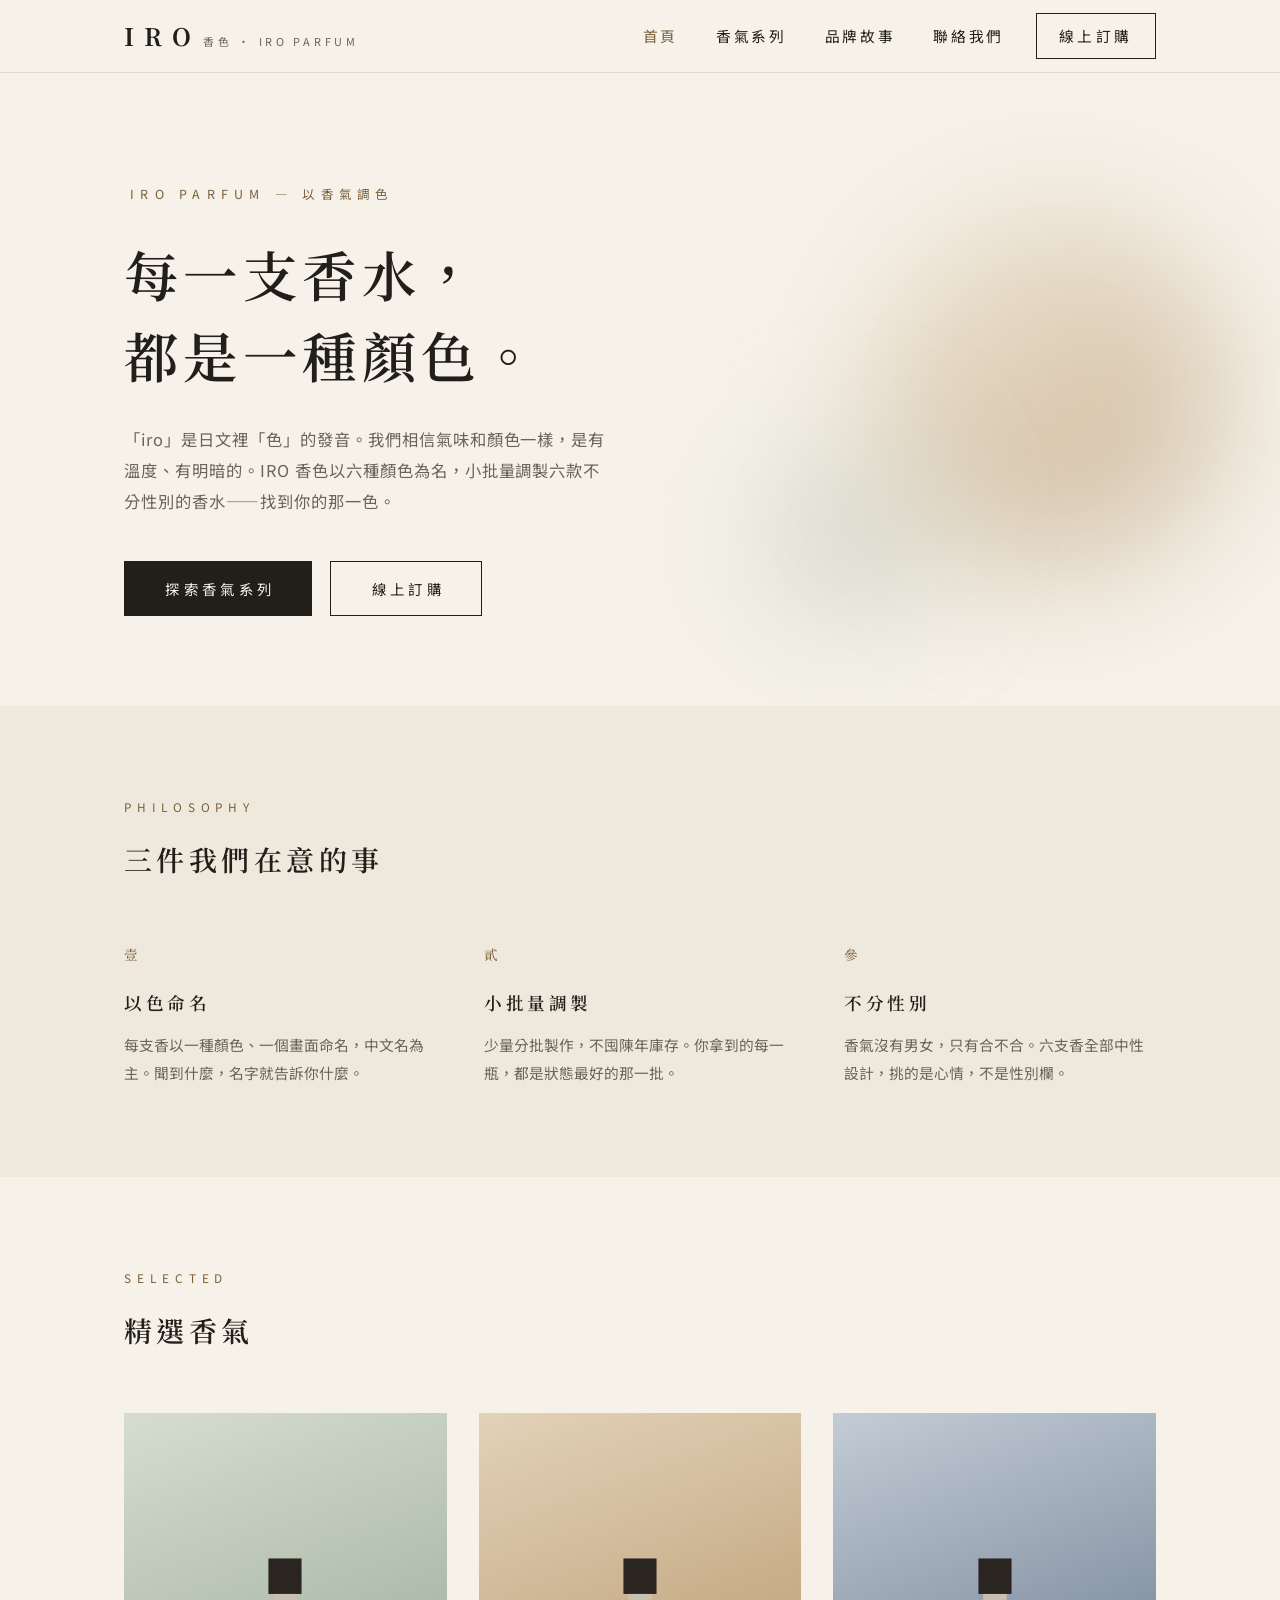
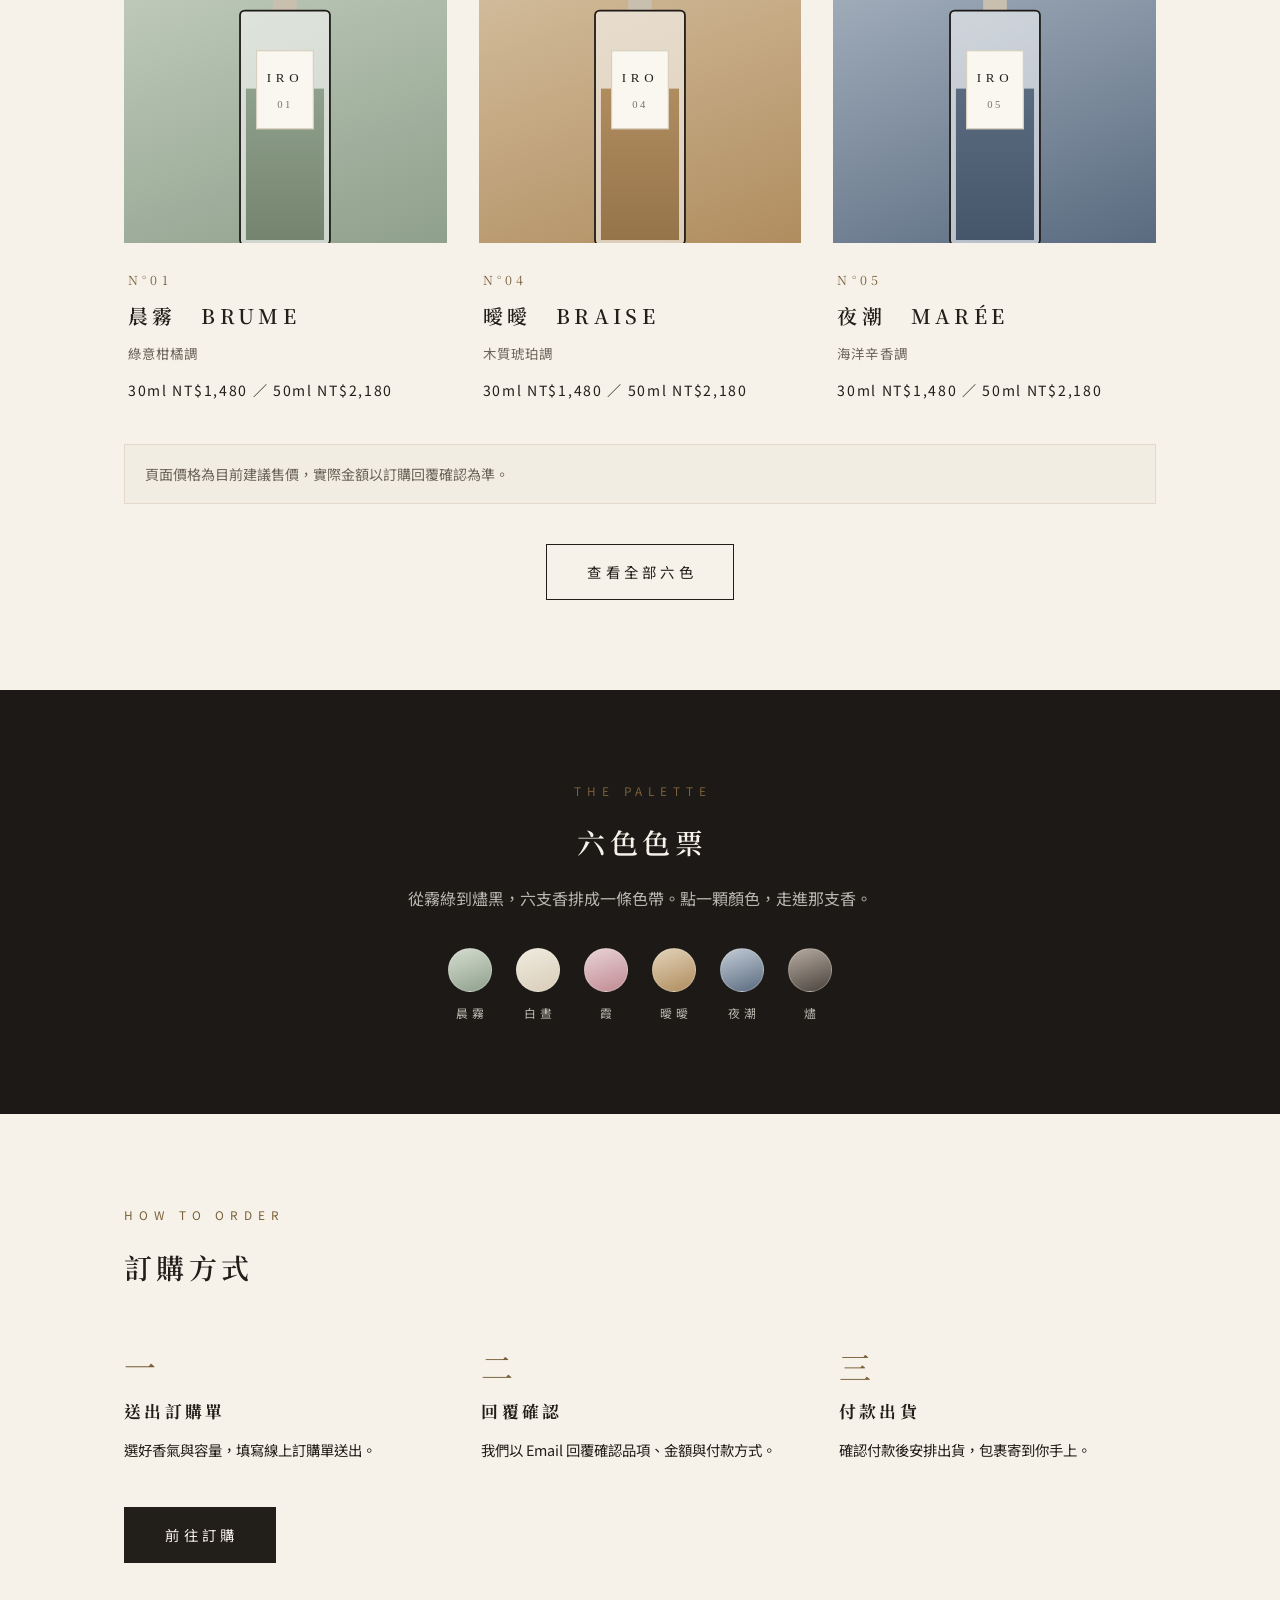
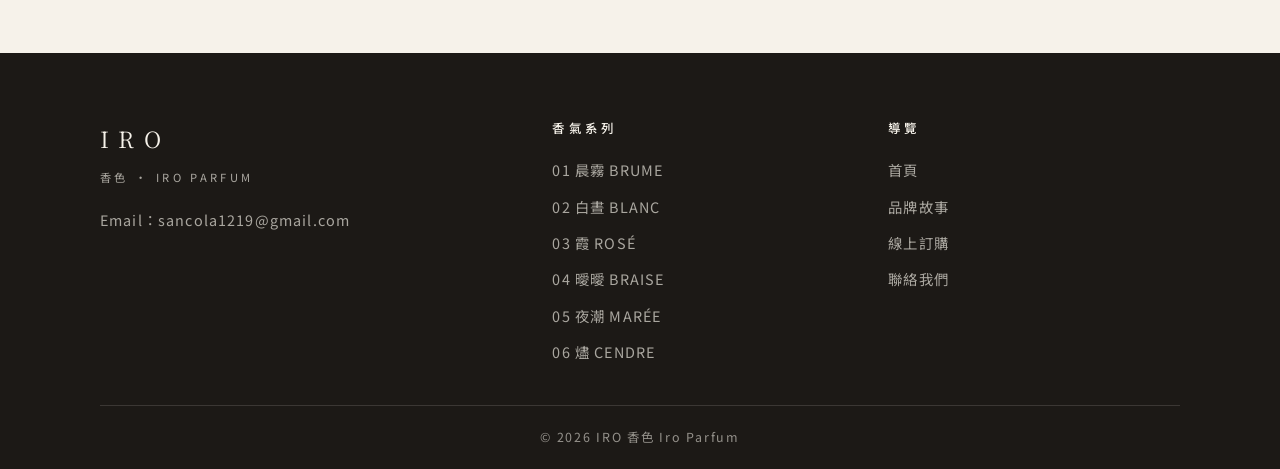
==== index.html @ 56dd3093 "IRO 香色官網初版：六色香水系列、線上訂購與聯絡表單 Co-Authored-By: Claude Fable 5 <noreply@anthropic.com>" ====
<!DOCTYPE html>
<html lang="zh-Hant">
<head>
<meta charset="UTF-8">
<meta name="viewport" content="width=device-width, initial-scale=1.0">
<title>IRO 香色 Iro Parfum｜每一支香水，都是一種顏色</title>
<meta name="description" content="IRO 香色是台灣的獨立香水品牌，以顏色為名調製六款中性香水：晨霧、白晝、霞、曖曖、夜潮、燼。線上訂購，香氣選擇障礙歡迎來訊聊聊。">
<meta property="og:site_name" content="IRO 香色 Iro Parfum">
<meta property="og:locale" content="zh_TW">
<meta property="og:type" content="website">
<meta property="og:title" content="IRO 香色 Iro Parfum｜每一支香水，都是一種顏色">
<meta property="og:description" content="IRO 香色是台灣的獨立香水品牌，以顏色為名調製六款中性香水：晨霧、白晝、霞、曖曖、夜潮、燼。線上訂購，香氣選擇障礙歡迎來訊聊聊。">
<!-- TODO: 部署後補 og:url、og:image 與 <link rel="canonical">（皆需絕對網址） -->
<link rel="icon" href="favicon.ico" sizes="32x32">
<link rel="icon" type="image/svg+xml" href="images/favicon.svg">
<link rel="apple-touch-icon" href="apple-touch-icon.png">
<link rel="preconnect" href="https://fonts.googleapis.com">
<link rel="preconnect" href="https://fonts.gstatic.com" crossorigin>
<link href="https://fonts.googleapis.com/css2?family=Noto+Sans+TC:wght@400;500&family=Noto+Serif+TC:wght@600;700&display=swap" rel="stylesheet">
<link rel="stylesheet" href="css/style.css">
</head>
<body>
<header class="site-header">
  <div class="container header-inner">
    <a class="brand" href="index.html" aria-label="IRO 香色首頁">
      <span class="brand-mark">IRO</span>
      <span class="brand-sub">香色 · Iro Parfum</span>
    </a>
    <button class="nav-toggle" aria-label="開啟選單" aria-expanded="false">
      <svg viewBox="0 0 24 24" width="20" height="20" fill="none" stroke="currentColor" stroke-width="1.5" stroke-linecap="round"><path d="M3 6h18M3 12h18M3 18h18"/></svg>
    </button>
    <nav class="main-nav">
      <a href="index.html" class="active">首頁</a>
      <a href="collection.html">香氣系列</a>
      <a href="about.html">品牌故事</a>
      <a href="contact.html">聯絡我們</a>
      <a href="order.html" class="nav-cta">線上訂購</a>
    </nav>
  </div>
</header>
<section class="hero">
  <div class="container" style="position:relative">
    <div class="orb orb-1"></div>
    <div class="orb orb-2"></div>
    <div class="hero-inner">
      <div class="eyebrow">Iro Parfum — 以香氣調色</div>
      <h1>每一支香水，<br>都是一種顏色。</h1>
      <p class="lead">「iro」是日文裡「色」的發音。我們相信氣味和顏色一樣，是有溫度、有明暗的。IRO 香色以六種顏色為名，小批量調製六款不分性別的香水——找到你的那一色。</p>
      <div class="hero-actions">
        <a class="btn btn-solid" href="collection.html">探索香氣系列</a>
        <a class="btn" href="order.html">線上訂購</a>
      </div>
    </div>
  </div>
</section>

<section class="section tint">
  <div class="container">
    <div class="section-head">
      <div class="eyebrow">Philosophy</div>
      <h2>三件我們在意的事</h2>
    </div>
    <div class="phi-grid">
      <div class="phi"><span class="num">壹</span><h3>以色命名</h3><p>每支香以一種顏色、一個畫面命名，中文名為主。聞到什麼，名字就告訴你什麼。</p></div>
      <div class="phi"><span class="num">貳</span><h3>小批量調製</h3><p>少量分批製作，不囤陳年庫存。你拿到的每一瓶，都是狀態最好的那一批。</p></div>
      <div class="phi"><span class="num">參</span><h3>不分性別</h3><p>香氣沒有男女，只有合不合。六支香全部中性設計，挑的是心情，不是性別欄。</p></div>
    </div>
  </div>
</section>

<section class="section">
  <div class="container">
    <div class="section-head">
      <div class="eyebrow">Selected</div>
      <h2>精選香氣</h2>
    </div>
    <div class="scent-grid">
      <a class="scent-card" href="product-brume.html">
        <div class="swatch" style="background:linear-gradient(160deg,#d5ddd0 0%,#8fa08c 100%)">
          <svg viewBox="0 0 120 250" role="img" aria-label="晨霧香水瓶示意"><defs><linearGradient id="lg-card-brume" x1="0" y1="0" x2="0" y2="1"><stop offset="0" stop-color="#8fa08c"/><stop offset="1" stop-color="#74846f"/></linearGradient></defs><rect x="46" y="8" width="28" height="30" fill="#2a2521"/><rect x="50" y="38" width="20" height="14" fill="#c9bfae"/><rect x="22" y="52" width="76" height="198" rx="4" fill="#ffffff" fill-opacity="0.55" stroke="#1c1916" stroke-width="1.5"/><rect x="27" y="118" width="66" height="128" fill="url(#lg-card-brume)"/><rect x="36" y="86" width="48" height="66" fill="#faf7f0" stroke="#d8cfbe"/><text x="60" y="112" text-anchor="middle" font-size="11" letter-spacing="4" fill="#221e19" font-family="Georgia,serif">IRO</text><text x="60" y="134" text-anchor="middle" font-size="9" letter-spacing="2" fill="#7a7267" font-family="Georgia,serif">01</text></svg>
        </div>
        <div class="card-info">
          <span class="no">N°01</span>
          <h3>晨霧　BRUME</h3>
          <div class="notes">綠意柑橘調</div>
          <div class="price">30ml NT$1,480 ／ 50ml NT$2,180</div>
        </div>
      </a>
      <a class="scent-card" href="product-ember.html">
        <div class="swatch" style="background:linear-gradient(160deg,#e2d2b8 0%,#b08d5f 100%)">
          <svg viewBox="0 0 120 250" role="img" aria-label="曖曖香水瓶示意"><defs><linearGradient id="lg-card-ember" x1="0" y1="0" x2="0" y2="1"><stop offset="0" stop-color="#b08d5f"/><stop offset="1" stop-color="#96744a"/></linearGradient></defs><rect x="46" y="8" width="28" height="30" fill="#2a2521"/><rect x="50" y="38" width="20" height="14" fill="#c9bfae"/><rect x="22" y="52" width="76" height="198" rx="4" fill="#ffffff" fill-opacity="0.55" stroke="#1c1916" stroke-width="1.5"/><rect x="27" y="118" width="66" height="128" fill="url(#lg-card-ember)"/><rect x="36" y="86" width="48" height="66" fill="#faf7f0" stroke="#d8cfbe"/><text x="60" y="112" text-anchor="middle" font-size="11" letter-spacing="4" fill="#221e19" font-family="Georgia,serif">IRO</text><text x="60" y="134" text-anchor="middle" font-size="9" letter-spacing="2" fill="#7a7267" font-family="Georgia,serif">04</text></svg>
        </div>
        <div class="card-info">
          <span class="no">N°04</span>
          <h3>曖曖　BRAISE</h3>
          <div class="notes">木質琥珀調</div>
          <div class="price">30ml NT$1,480 ／ 50ml NT$2,180</div>
        </div>
      </a>
      <a class="scent-card" href="product-maree.html">
        <div class="swatch" style="background:linear-gradient(160deg,#c3ccd6 0%,#5a6b80 100%)">
          <svg viewBox="0 0 120 250" role="img" aria-label="夜潮香水瓶示意"><defs><linearGradient id="lg-card-maree" x1="0" y1="0" x2="0" y2="1"><stop offset="0" stop-color="#5a6b80"/><stop offset="1" stop-color="#46566a"/></linearGradient></defs><rect x="46" y="8" width="28" height="30" fill="#2a2521"/><rect x="50" y="38" width="20" height="14" fill="#c9bfae"/><rect x="22" y="52" width="76" height="198" rx="4" fill="#ffffff" fill-opacity="0.55" stroke="#1c1916" stroke-width="1.5"/><rect x="27" y="118" width="66" height="128" fill="url(#lg-card-maree)"/><rect x="36" y="86" width="48" height="66" fill="#faf7f0" stroke="#d8cfbe"/><text x="60" y="112" text-anchor="middle" font-size="11" letter-spacing="4" fill="#221e19" font-family="Georgia,serif">IRO</text><text x="60" y="134" text-anchor="middle" font-size="9" letter-spacing="2" fill="#7a7267" font-family="Georgia,serif">05</text></svg>
        </div>
        <div class="card-info">
          <span class="no">N°05</span>
          <h3>夜潮　MARÉE</h3>
          <div class="notes">海洋辛香調</div>
          <div class="price">30ml NT$1,480 ／ 50ml NT$2,180</div>
        </div>
      </a>
    </div>
    <div class="note" style="margin-top:40px">頁面價格為目前建議售價，實際金額以訂購回覆確認為準。</div>
    <div style="text-align:center;margin-top:40px"><a class="btn" href="collection.html">查看全部六色</a></div>
  </div>
</section>

<section class="section dark">
  <div class="container" style="text-align:center">
    <div class="section-head center" style="margin-bottom:34px">
      <div class="eyebrow">The Palette</div>
      <h2>六色色票</h2>
      <p>從霧綠到燼黑，六支香排成一條色帶。點一顆顏色，走進那支香。</p>
    </div>
    <div><a class="palette-dot" href="product-brume.html" aria-label="N°01 晨霧 BRUME 產品頁"><span class="dot" style="background:linear-gradient(160deg,#d5ddd0,#8fa08c)"></span><span class="dot-name">晨霧</span></a><a class="palette-dot" href="product-blanc.html" aria-label="N°02 白晝 BLANC 產品頁"><span class="dot" style="background:linear-gradient(160deg,#f0ebdf,#d8cdb8)"></span><span class="dot-name">白晝</span></a><a class="palette-dot" href="product-rosee.html" aria-label="N°03 霞 ROSÉ 產品頁"><span class="dot" style="background:linear-gradient(160deg,#e8d3d6,#c08a92)"></span><span class="dot-name">霞</span></a><a class="palette-dot" href="product-ember.html" aria-label="N°04 曖曖 BRAISE 產品頁"><span class="dot" style="background:linear-gradient(160deg,#e2d2b8,#b08d5f)"></span><span class="dot-name">曖曖</span></a><a class="palette-dot" href="product-maree.html" aria-label="N°05 夜潮 MARÉE 產品頁"><span class="dot" style="background:linear-gradient(160deg,#c3ccd6,#5a6b80)"></span><span class="dot-name">夜潮</span></a><a class="palette-dot" href="product-cendre.html" aria-label="N°06 燼 CENDRE 產品頁"><span class="dot" style="background:linear-gradient(160deg,#b7aca2,#4a423c)"></span><span class="dot-name">燼</span></a></div>
  </div>
</section>

<section class="section">
  <div class="container">
    <div class="section-head">
      <div class="eyebrow">How to Order</div>
      <h2>訂購方式</h2>
    </div>
    <div class="order-steps">
      <div class="step"><div class="num">一</div><h3>送出訂購單</h3><p>選好香氣與容量，填寫線上訂購單送出。</p></div>
      <div class="step"><div class="num">二</div><h3>回覆確認</h3><p>我們以 Email 回覆確認品項、金額與付款方式。</p></div>
      <div class="step"><div class="num">三</div><h3>付款出貨</h3><p>確認付款後安排出貨，包裹寄到你手上。</p></div>
    </div>
    <div style="margin-top:44px"><a class="btn btn-solid" href="order.html">前往訂購</a></div>
  </div>
</section>

<footer class="site-footer">
  <div class="container footer-inner">
    <div>
      <div class="f-brand">IRO</div>
      <div class="f-sub">香色 · Iro Parfum</div>
      <ul style="margin-top:18px">
        <li>Email：<a href="mailto:sancola1219@gmail.com">sancola1219@gmail.com</a></li>
      </ul>
    </div>
    <div>
      <h3>香氣系列</h3>
      <ul>
        <li><a href="product-brume.html">01 晨霧 BRUME</a></li>
        <li><a href="product-blanc.html">02 白晝 BLANC</a></li>
        <li><a href="product-rosee.html">03 霞 ROSÉ</a></li>
        <li><a href="product-ember.html">04 曖曖 BRAISE</a></li>
        <li><a href="product-maree.html">05 夜潮 MARÉE</a></li>
        <li><a href="product-cendre.html">06 燼 CENDRE</a></li>
      </ul>
    </div>
    <div>
      <h3>導覽</h3>
      <ul>
        <li><a href="index.html">首頁</a></li>
        <li><a href="about.html">品牌故事</a></li>
        <li><a href="order.html">線上訂購</a></li>
        <li><a href="contact.html">聯絡我們</a></li>
      </ul>
    </div>
  </div>
  <div class="footer-bottom container">© <span class="js-year">2026</span> IRO 香色 Iro Parfum</div>
</footer>

<script src="js/main.js"></script>
</body>
</html>
---- css/style.css ----
/* ============================================
   IRO 香色 Iro Parfum — 網站樣式
   ============================================ */
:root {
  --paper: #f6f2ea;
  --paper-deep: #efe9dd;
  --ink: #221e19;
  --muted: #6b6358;
  --gold: #a8895a;
  --gold-dark: #7a6039;
  --line: #e2d9ca;
  --dark: #1c1916;
  --dark-soft: #2a2521;
  --radius: 2px;
  --serif: Georgia, "Noto Serif TC", "Songti TC", serif;
  --sans: "Noto Sans TC", "PingFang TC", "Microsoft JhengHei", system-ui, sans-serif;
}

* { margin: 0; padding: 0; box-sizing: border-box; }

html { scroll-behavior: smooth; }
[id] { scroll-margin-top: 90px; }

body {
  font-family: var(--sans);
  color: var(--ink);
  background: var(--paper);
  line-height: 1.9;
  font-weight: 400;
  -webkit-font-smoothing: antialiased;
}

img { max-width: 100%; display: block; }
a { color: var(--ink); text-decoration: none; transition: color 0.2s; }
a:hover { color: var(--gold-dark); }

.container { max-width: 1080px; margin: 0 auto; padding: 0 24px; }
.serif { font-family: var(--serif); }

/* ---------- Header ---------- */
.site-header {
  position: sticky;
  top: 0;
  z-index: 100;
  background: rgba(246, 242, 234, 0.92);
  -webkit-backdrop-filter: blur(8px);
  backdrop-filter: blur(8px);
  border-bottom: 1px solid var(--line);
}
.header-inner {
  display: flex;
  align-items: center;
  justify-content: space-between;
  height: 72px;
  gap: 16px;
}
.brand { display: flex; align-items: baseline; gap: 12px; }
.brand .brand-mark {
  font-family: var(--serif);
  font-size: 1.5rem;
  font-weight: 700;
  letter-spacing: 0.42em;
  margin-right: -0.42em;
}
.brand .brand-sub {
  font-size: 0.68rem;
  letter-spacing: 0.34em;
  color: var(--muted);
  text-transform: uppercase;
}
.main-nav { display: flex; align-items: center; gap: 6px; }
.main-nav a {
  padding: 8px 16px;
  font-size: 0.92rem;
  letter-spacing: 0.18em;
}
.main-nav a.active { color: var(--gold-dark); }
.main-nav a.nav-cta {
  border: 1px solid var(--ink);
  padding: 8px 22px;
  margin-left: 10px;
  letter-spacing: 0.24em;
}
.main-nav a.nav-cta:hover { background: var(--ink); color: var(--paper); }

.nav-toggle {
  display: none;
  background: none;
  border: 1px solid var(--line);
  min-width: 44px;
  min-height: 44px;
  align-items: center;
  justify-content: center;
  cursor: pointer;
  color: var(--ink);
}

/* ---------- Hero ---------- */
.hero {
  padding: 110px 0 90px;
  position: relative;
  overflow: hidden;
}
.hero-inner { position: relative; z-index: 1; max-width: 720px; }
.hero .eyebrow {
  letter-spacing: 0.5em;
  font-size: 0.78rem;
  color: var(--gold-dark);
  text-transform: uppercase;
  margin-bottom: 26px;
}
.hero h1 {
  font-family: var(--serif);
  font-size: clamp(2rem, 5.4vw, 3.4rem);
  font-weight: 600;
  line-height: 1.5;
  letter-spacing: 0.1em;
}
.hero p.lead {
  margin-top: 28px;
  font-size: 1.02rem;
  color: var(--muted);
  max-width: 30em;
  letter-spacing: 0.06em;
}
.hero-actions { margin-top: 44px; display: flex; gap: 18px; flex-wrap: wrap; }

.orb {
  position: absolute;
  border-radius: 50%;
  filter: blur(70px);
  opacity: 0.5;
}
.orb-1 {
  width: 340px; height: 340px;
  right: -40px; top: 40px;
  background: radial-gradient(circle at 35% 30%, #dcc9a8, #b08d5f 60%, #7d5f3a);
}
.orb-2 {
  width: 150px; height: 150px;
  right: 260px; bottom: 10px;
  background: radial-gradient(circle at 40% 30%, #cfd8cb, #8fa08c 60%, #5c7060);
}

/* ---------- Buttons ---------- */
.btn {
  display: inline-block;
  padding: 13px 36px;
  font-size: 0.9rem;
  letter-spacing: 0.3em;
  text-indent: 0.3em;
  border: 1px solid var(--ink);
  transition: all 0.25s;
  cursor: pointer;
  font-family: var(--sans);
  background: none;
  color: var(--ink);
}
.btn:hover { background: var(--ink); color: var(--paper); }
.btn-solid { background: var(--ink); color: var(--paper); }
.btn-solid:hover { background: var(--dark-soft); color: var(--paper); }
.btn-light { border-color: var(--paper); color: var(--paper); }
.btn-light:hover { background: var(--paper); color: var(--ink); }

/* ---------- Sections ---------- */
.section { padding: 90px 0; }
.section.tint { background: var(--paper-deep); }
.section.dark { background: var(--dark); color: var(--paper); }
.section.dark .section-head h2 { color: var(--paper); }
.section.dark p { color: rgba(246, 242, 234, 0.72); }

.section-head { margin-bottom: 56px; }
.section-head .eyebrow {
  letter-spacing: 0.5em;
  font-size: 0.74rem;
  color: var(--gold-dark);
  text-transform: uppercase;
  margin-bottom: 14px;
}
.section-head h2 {
  font-family: var(--serif);
  font-size: 1.75rem;
  font-weight: 600;
  letter-spacing: 0.16em;
}
.section-head p { color: var(--muted); margin-top: 14px; max-width: 38em; }
.section-head.center { text-align: center; }
.section-head.center p { margin-inline: auto; }
.section-head.center h2 { text-indent: 0.16em; }
.section-head.center .eyebrow, .hero .eyebrow { text-indent: 0.5em; }

/* ---------- Palette dots ---------- */
.palette-dot {
  display: inline-flex;
  flex-direction: column;
  align-items: center;
  gap: 10px;
  margin: 0 12px;
}
.palette-dot .dot {
  width: 44px;
  height: 44px;
  border-radius: 50%;
  border: 1px solid rgba(246, 242, 234, 0.25);
  transition: transform 0.25s ease;
}
.palette-dot:hover .dot { transform: scale(1.12); }
.palette-dot .dot-name {
  font-size: 0.74rem;
  letter-spacing: 0.3em;
  text-indent: 0.3em;
  color: rgba(246, 242, 234, 0.72);
}

/* ---------- Philosophy ---------- */
.phi-grid { display: grid; grid-template-columns: repeat(3, 1fr); gap: 48px; }
.phi h3 {
  font-family: var(--serif);
  font-size: 1.1rem;
  font-weight: 600;
  letter-spacing: 0.2em;
  margin-bottom: 12px;
}
.phi .num {
  font-family: var(--serif);
  color: var(--gold-dark);
  font-size: 0.85rem;
  letter-spacing: 0.3em;
  display: block;
  margin-bottom: 18px;
}
.phi p { color: var(--muted); font-size: 0.92rem; }

/* ---------- Scent cards ---------- */
.scent-grid { display: grid; grid-template-columns: repeat(3, 1fr); gap: 32px; }
.scent-card { display: block; }
.scent-card .swatch {
  aspect-ratio: 3 / 4;
  display: flex;
  align-items: flex-end;
  justify-content: center;
  padding-bottom: 0;
  position: relative;
  overflow: hidden;
  transition: transform 0.3s ease;
}
.scent-card:hover .swatch { transform: translateY(-6px); }
.scent-card .swatch svg { width: 44%; height: auto; position: relative; z-index: 1; margin-bottom: -2px; }
.scent-card .card-info { padding: 20px 4px 0; }
.scent-card .card-info .no {
  font-family: var(--serif);
  font-size: 0.78rem;
  letter-spacing: 0.34em;
  color: var(--gold-dark);
}
.scent-card h3 {
  font-family: var(--serif);
  font-size: 1.25rem;
  font-weight: 600;
  letter-spacing: 0.22em;
  margin-top: 4px;
}
.scent-card .notes {
  font-size: 0.84rem;
  color: var(--muted);
  margin-top: 6px;
  letter-spacing: 0.08em;
}
.scent-card .price {
  font-size: 0.88rem;
  margin-top: 10px;
  letter-spacing: 0.12em;
}

/* ---------- Product detail ---------- */
.product-hero { display: grid; grid-template-columns: 1fr 1fr; min-height: 560px; }
.product-visual {
  display: flex;
  align-items: flex-end;
  justify-content: center;
  overflow: hidden;
}
.product-visual svg { width: 38%; height: auto; margin-bottom: -2px; }
.product-copy { padding: 80px 8% 80px 10%; align-self: center; }
.product-copy .no {
  font-family: var(--serif);
  letter-spacing: 0.4em;
  color: var(--gold-dark);
  font-size: 0.85rem;
}
.product-copy h1 {
  font-family: var(--serif);
  font-size: 2.2rem;
  font-weight: 600;
  letter-spacing: 0.24em;
  margin-top: 10px;
}
.product-copy .en-name {
  letter-spacing: 0.3em;
  color: var(--muted);
  font-size: 0.85rem;
  text-transform: uppercase;
  margin-top: 6px;
}
.product-copy .desc { margin-top: 26px; color: var(--muted); max-width: 30em; }
.product-copy .price-line { margin-top: 26px; font-size: 1.02rem; letter-spacing: 0.14em; }
.product-copy .price-note { font-size: 0.78rem; color: var(--muted); margin-top: 4px; }
.product-copy .actions { margin-top: 34px; display: flex; gap: 14px; flex-wrap: wrap; }

.notes-pyramid { max-width: 640px; margin: 0 auto; }
.note-row {
  display: grid;
  grid-template-columns: 130px 1fr;
  gap: 24px;
  padding: 26px 0;
  border-bottom: 1px solid var(--line);
}
.note-row .label {
  font-family: var(--serif);
  letter-spacing: 0.24em;
  font-size: 0.95rem;
}
.note-row .label span {
  display: block;
  font-family: var(--sans);
  font-size: 0.7rem;
  letter-spacing: 0.28em;
  color: var(--gold-dark);
  text-transform: uppercase;
  margin-top: 4px;
}
.note-row .value { color: var(--muted); letter-spacing: 0.1em; }

/* ---------- Story ---------- */
.story-grid { display: grid; grid-template-columns: 1.1fr 0.9fr; gap: 64px; align-items: center; }
.story-art {
  aspect-ratio: 4 / 5;
  background:
    radial-gradient(circle at 30% 25%, rgba(220, 201, 168, 0.9), transparent 55%),
    radial-gradient(circle at 72% 40%, rgba(143, 160, 140, 0.75), transparent 50%),
    radial-gradient(circle at 45% 78%, rgba(169, 124, 133, 0.7), transparent 55%),
    linear-gradient(160deg, #efe9dd, #d9cfbc);
}

/* ---------- Steps ---------- */
.order-steps { display: grid; grid-template-columns: repeat(3, 1fr); gap: 40px; }
.order-steps .step .num {
  font-family: var(--serif);
  font-size: 2rem;
  color: var(--gold-dark);
  line-height: 1;
  margin-bottom: 14px;
}
.order-steps .step h3 {
  font-family: var(--serif);
  font-size: 1.05rem;
  letter-spacing: 0.2em;
  margin-bottom: 8px;
}
.order-steps .step p { font-size: 0.9rem; }

/* ---------- Forms ---------- */
.form-wrap {
  max-width: 720px;
  margin: 0 auto;
  background: #fdfbf7;
  border: 1px solid var(--line);
  padding: 48px;
}
.form-grid { display: grid; grid-template-columns: 1fr 1fr; gap: 22px; }
.form-field { display: flex; flex-direction: column; gap: 8px; }
.form-field.full { grid-column: 1 / -1; }
.form-field label, .form-field > span { font-size: 0.85rem; letter-spacing: 0.2em; }
.form-field .req { color: #b0503c; }
.form-field input, .form-field select, .form-field textarea {
  border: 1px solid var(--line);
  background: #fff;
  padding: 12px 14px;
  font-size: 0.95rem;
  font-family: var(--sans);
  color: var(--ink);
}
.form-field input:focus, .form-field select:focus, .form-field textarea:focus {
  outline: 1px solid var(--gold);
  border-color: var(--gold);
}
.form-hint { font-size: 0.8rem; color: var(--muted); letter-spacing: 0.06em; }

.order-item {
  display: grid;
  grid-template-columns: 1.4fr 1fr 0.6fr auto;
  gap: 14px;
  align-items: end;
  padding: 16px;
  border: 1px solid var(--line);
  background: #fff;
}
.order-item + .order-item { margin-top: 12px; }
.order-item .remove-item {
  border: 1px solid var(--line);
  background: none;
  color: var(--muted);
  min-width: 44px;
  min-height: 44px;
  cursor: pointer;
  font-size: 1rem;
}
.order-item .remove-item:hover { color: #b0503c; border-color: #d8b3a8; }
.add-item-btn {
  margin-top: 14px;
  border: 1px dashed var(--gold-dark);
  background: none;
  color: var(--gold-dark);
  padding: 11px 22px;
  letter-spacing: 0.2em;
  font-size: 0.88rem;
  cursor: pointer;
  font-family: var(--sans);
}
.add-item-btn:hover { background: rgba(168, 137, 90, 0.08); }

.form-fallback {
  display: none;
  margin-top: 18px;
  background: #f2ede2;
  border: 1px solid var(--line);
  padding: 18px 20px;
  font-size: 0.88rem;
}
.form-fallback.show { display: block; }
.form-fallback textarea {
  width: 100%;
  margin-top: 10px;
  border: 1px solid var(--line);
  padding: 10px 12px;
  font-family: var(--sans);
  font-size: 0.85rem;
  background: #fff;
}

.note {
  background: #f2ede2;
  border: 1px solid var(--line);
  padding: 16px 20px;
  font-size: 0.88rem;
  color: var(--muted);
}

/* ---------- Contact ---------- */
.contact-grid { display: grid; grid-template-columns: 1fr 1.2fr; gap: 56px; align-items: start; }
.contact-list { display: grid; gap: 26px; }
.contact-list .item .label {
  font-size: 0.72rem;
  letter-spacing: 0.34em;
  color: var(--gold-dark);
  text-transform: uppercase;
}
.contact-list .item .value {
  font-family: var(--serif);
  font-size: 1.05rem;
  letter-spacing: 0.1em;
  margin-top: 6px;
}

/* ---------- Footer ---------- */
.site-footer {
  background: var(--dark);
  color: rgba(246, 242, 234, 0.65);
}
.footer-inner {
  padding: 64px 0 30px;
  display: grid;
  grid-template-columns: 1.4fr 1fr 1fr;
  gap: 44px;
}
.site-footer .f-brand {
  font-family: var(--serif);
  font-size: 1.4rem;
  letter-spacing: 0.42em;
  color: var(--paper);
}
.site-footer .f-sub {
  font-size: 0.7rem;
  letter-spacing: 0.3em;
  text-transform: uppercase;
  margin-top: 8px;
}
.site-footer h3 {
  font-size: 0.78rem;
  letter-spacing: 0.34em;
  color: var(--paper);
  text-transform: uppercase;
  margin-bottom: 16px;
  font-weight: 500;
}
.site-footer ul { list-style: none; }
.site-footer li { margin: 9px 0; font-size: 0.9rem; letter-spacing: 0.08em; }
.site-footer a { color: rgba(246, 242, 234, 0.65); }
.site-footer a:hover { color: var(--paper); }
.footer-bottom {
  border-top: 1px solid rgba(246, 242, 234, 0.14);
  padding: 20px 0;
  font-size: 0.78rem;
  letter-spacing: 0.14em;
  text-align: center;
  color: rgba(246, 242, 234, 0.55);
}

/* ---------- Page hero (inner) ---------- */
.page-hero { padding: 72px 0 56px; border-bottom: 1px solid var(--line); }
.page-hero h1 {
  font-family: var(--serif);
  font-size: 2rem;
  font-weight: 600;
  letter-spacing: 0.24em;
}
.page-hero .breadcrumb {
  margin-top: 12px;
  font-size: 0.8rem;
  letter-spacing: 0.16em;
  color: var(--muted);
}
.page-hero .breadcrumb a { color: var(--muted); }
.page-hero .breadcrumb .sep { margin: 0 8px; }

/* ---------- Responsive ---------- */
@media (max-width: 920px) {
  .nav-toggle { display: flex; }
  .main-nav {
    display: none;
    position: absolute;
    top: 72px;
    left: 0;
    right: 0;
    background: var(--paper);
    border-bottom: 1px solid var(--line);
    flex-direction: column;
    align-items: stretch;
    padding: 12px 20px 20px;
  }
  .main-nav.open { display: flex; }
  .main-nav a { padding: 13px 8px; }
  .main-nav a.nav-cta { margin-left: 0; margin-top: 10px; text-align: center; }
  .phi-grid, .scent-grid, .order-steps { grid-template-columns: 1fr 1fr; }
  .scent-grid { gap: 24px; }
  .product-hero { grid-template-columns: 1fr; }
  .product-visual { min-height: 380px; }
  .product-copy { padding: 48px 24px; }
  .story-grid, .contact-grid { grid-template-columns: 1fr; gap: 40px; }
  .orb-1 { width: 240px; height: 240px; right: -80px; }
  .orb-2 { display: none; }
}

@media (max-width: 680px) {
  .phi-grid, .order-steps { grid-template-columns: 1fr; }
  .scent-grid { grid-template-columns: 1fr; }
  .form-grid { grid-template-columns: 1fr; }
  .form-wrap { padding: 28px 20px; }
  .order-item { grid-template-columns: 1fr; }
  .order-item .remove-item { justify-self: end; width: 44px; }
  .section { padding: 64px 0; }
  .hero { padding: 80px 0 60px; }
  .orb-1 { display: none; }
  .footer-inner { grid-template-columns: 1fr; gap: 32px; }
}

@media (max-width: 420px) {
  .brand-sub { display: none; }
}
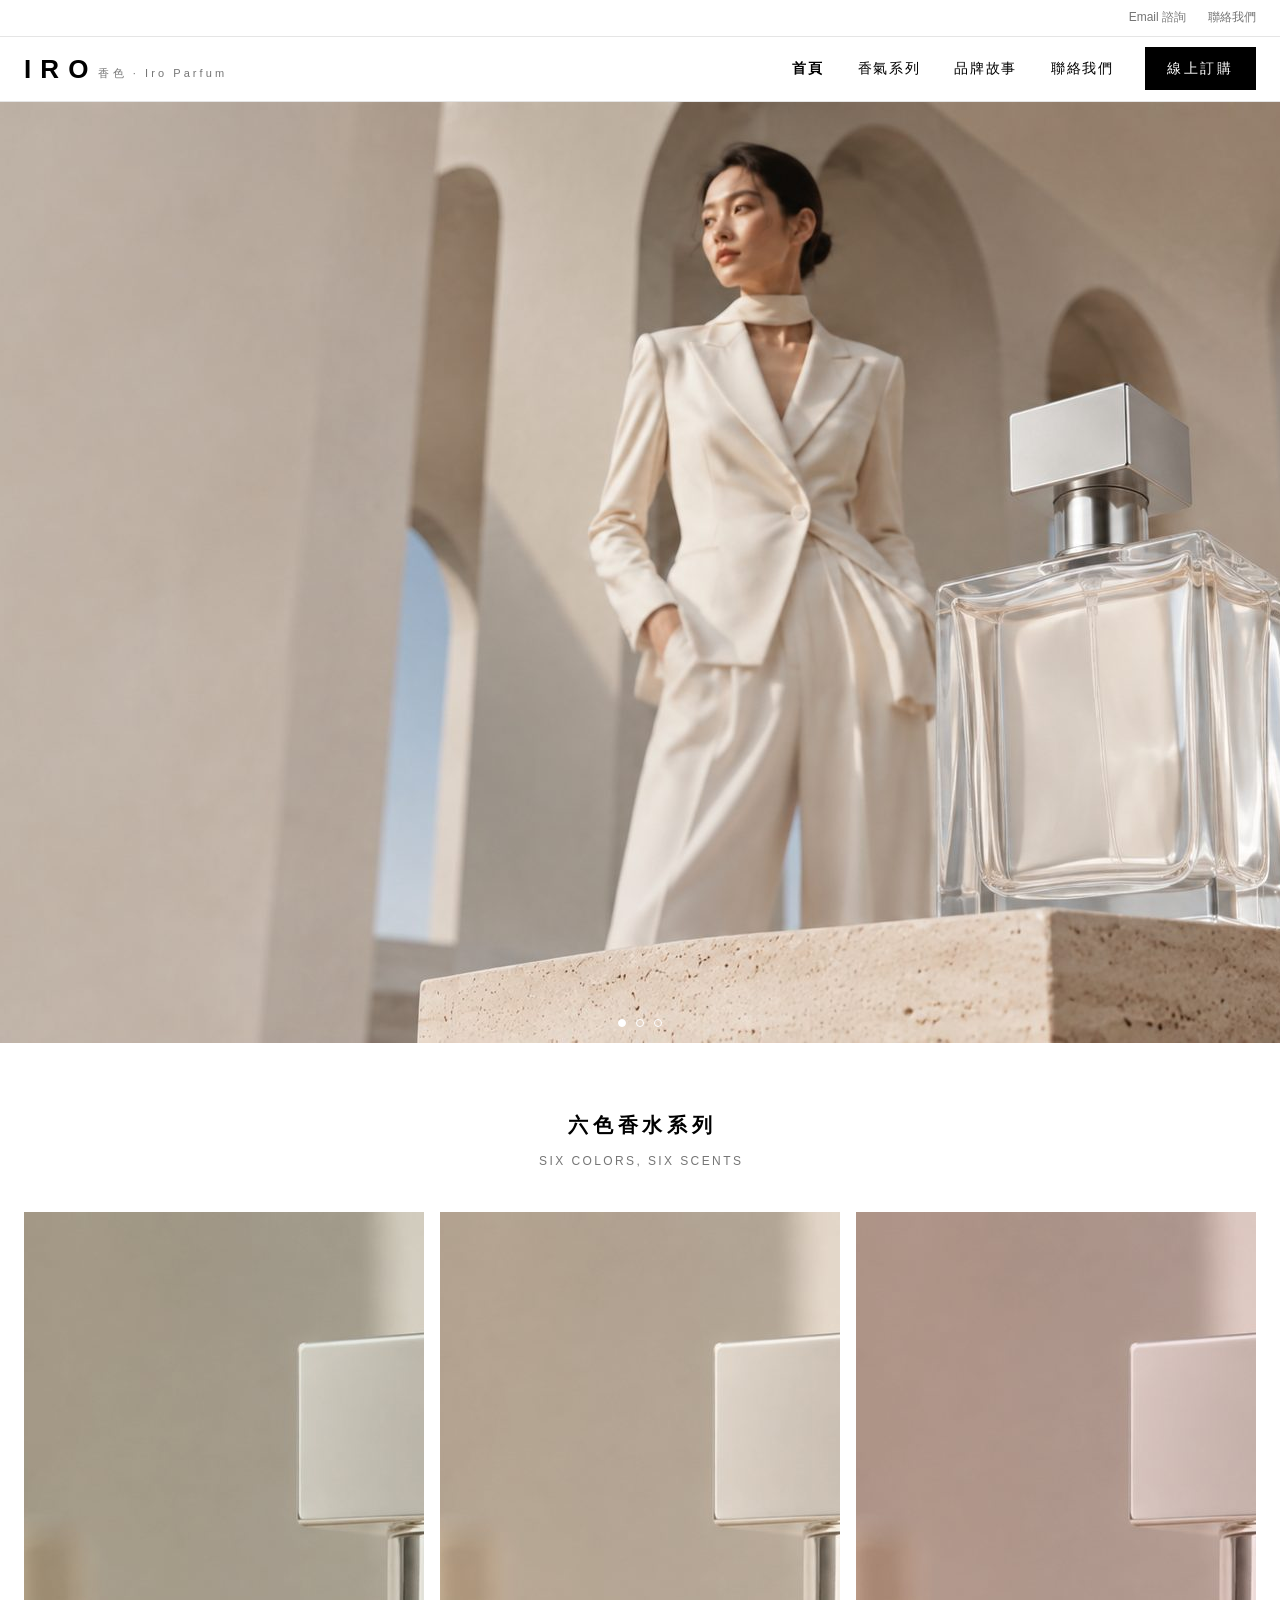
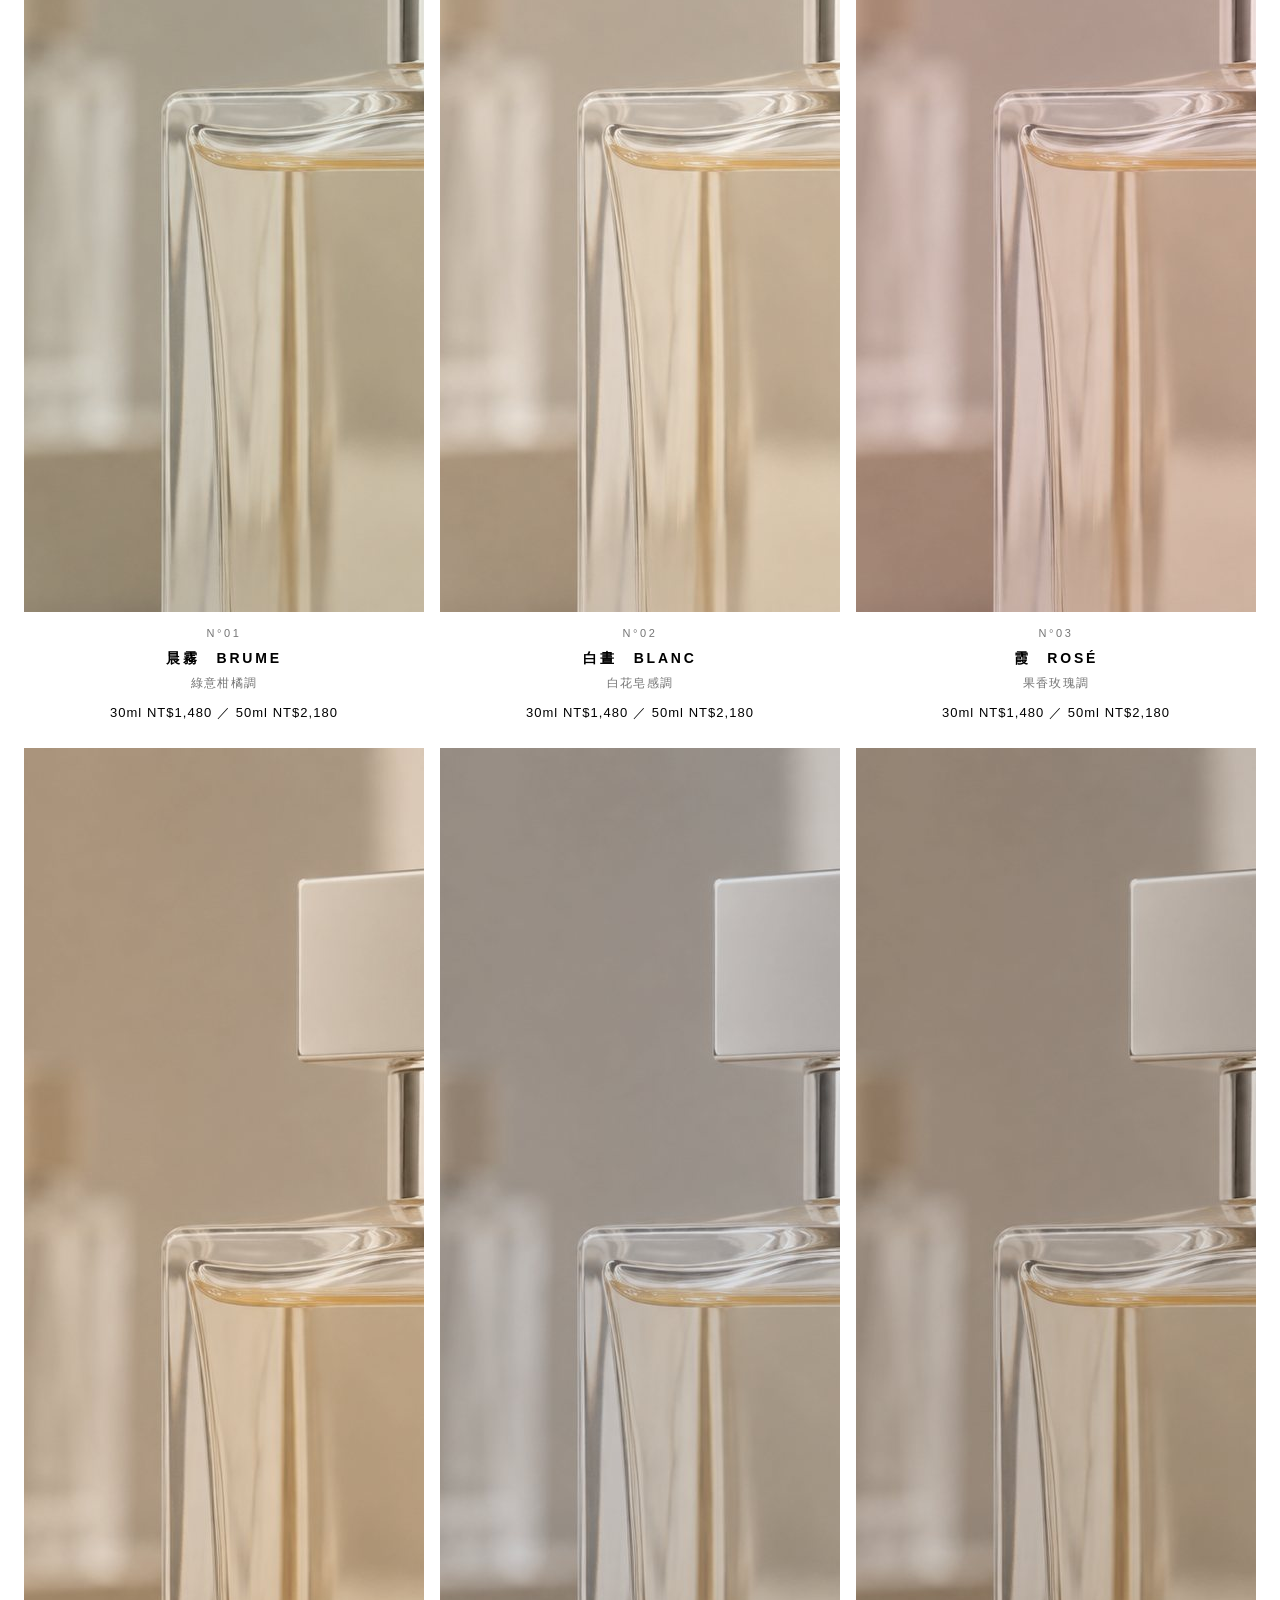
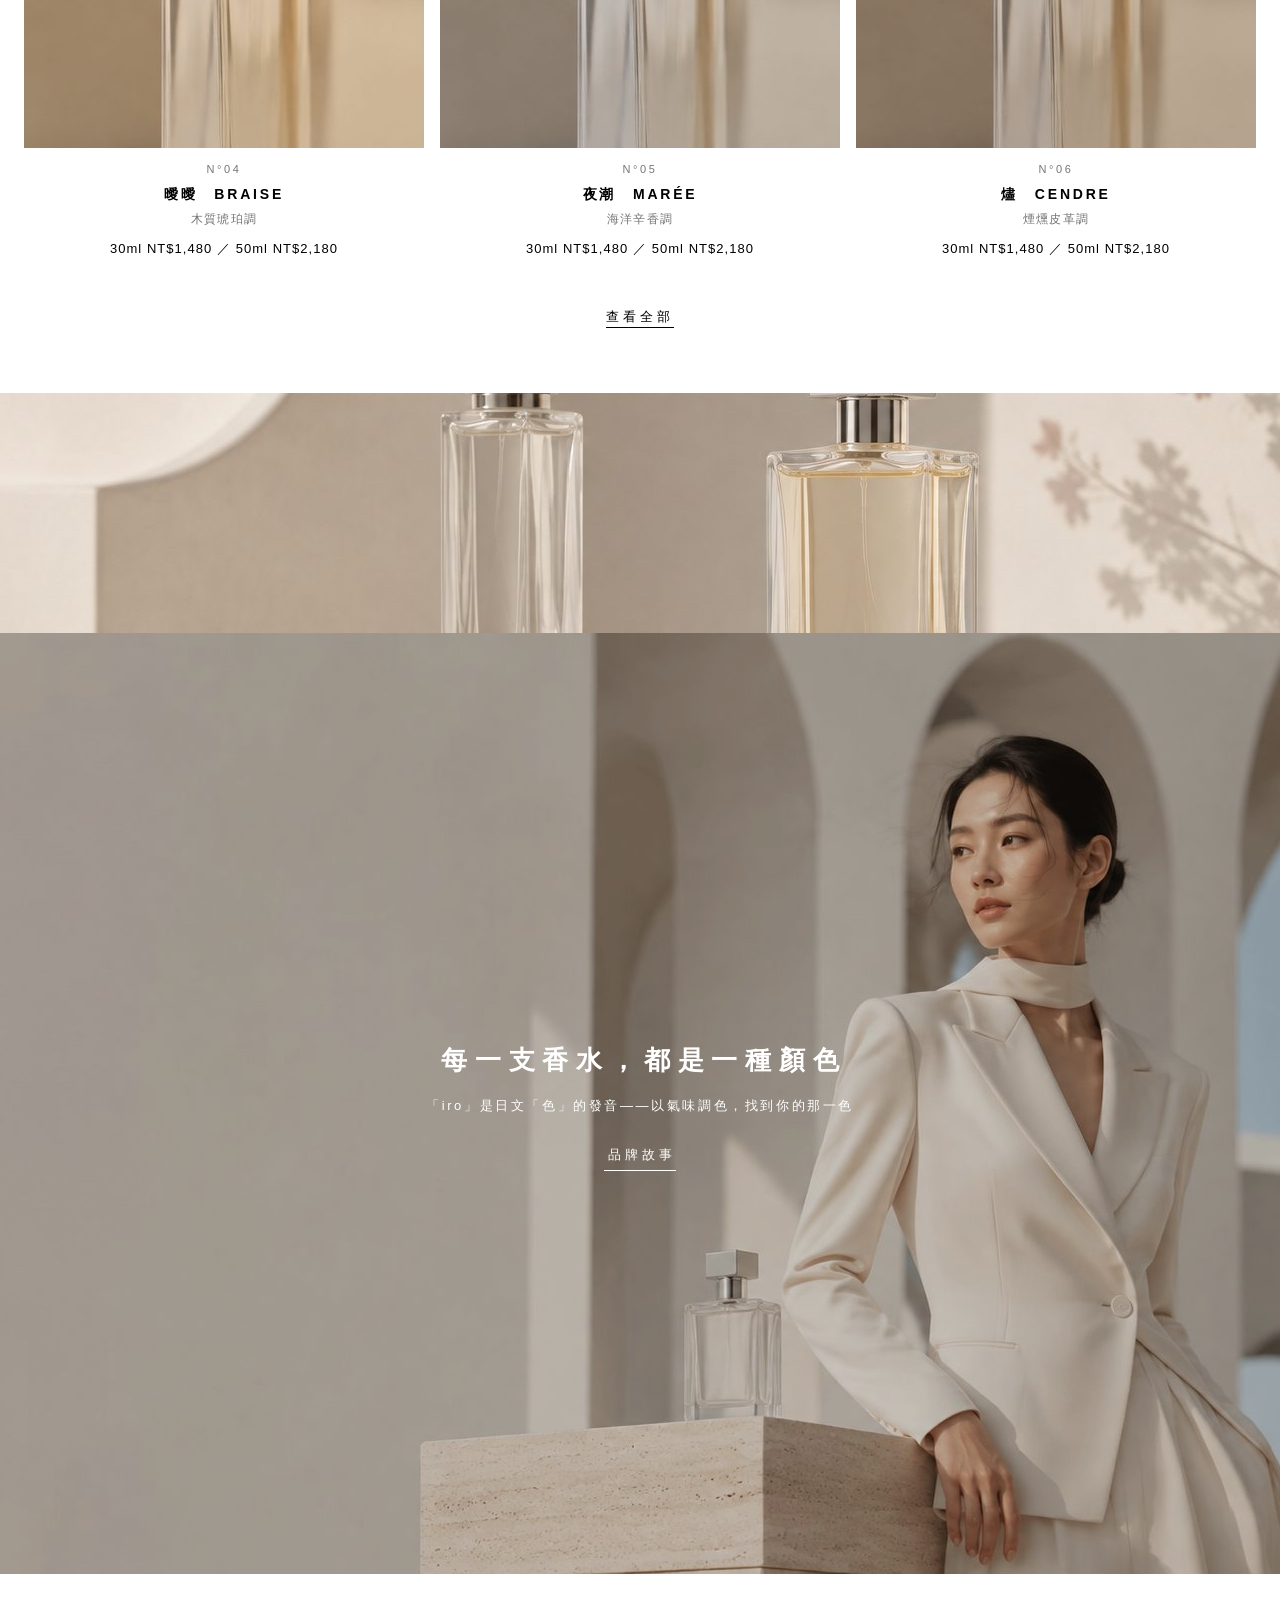
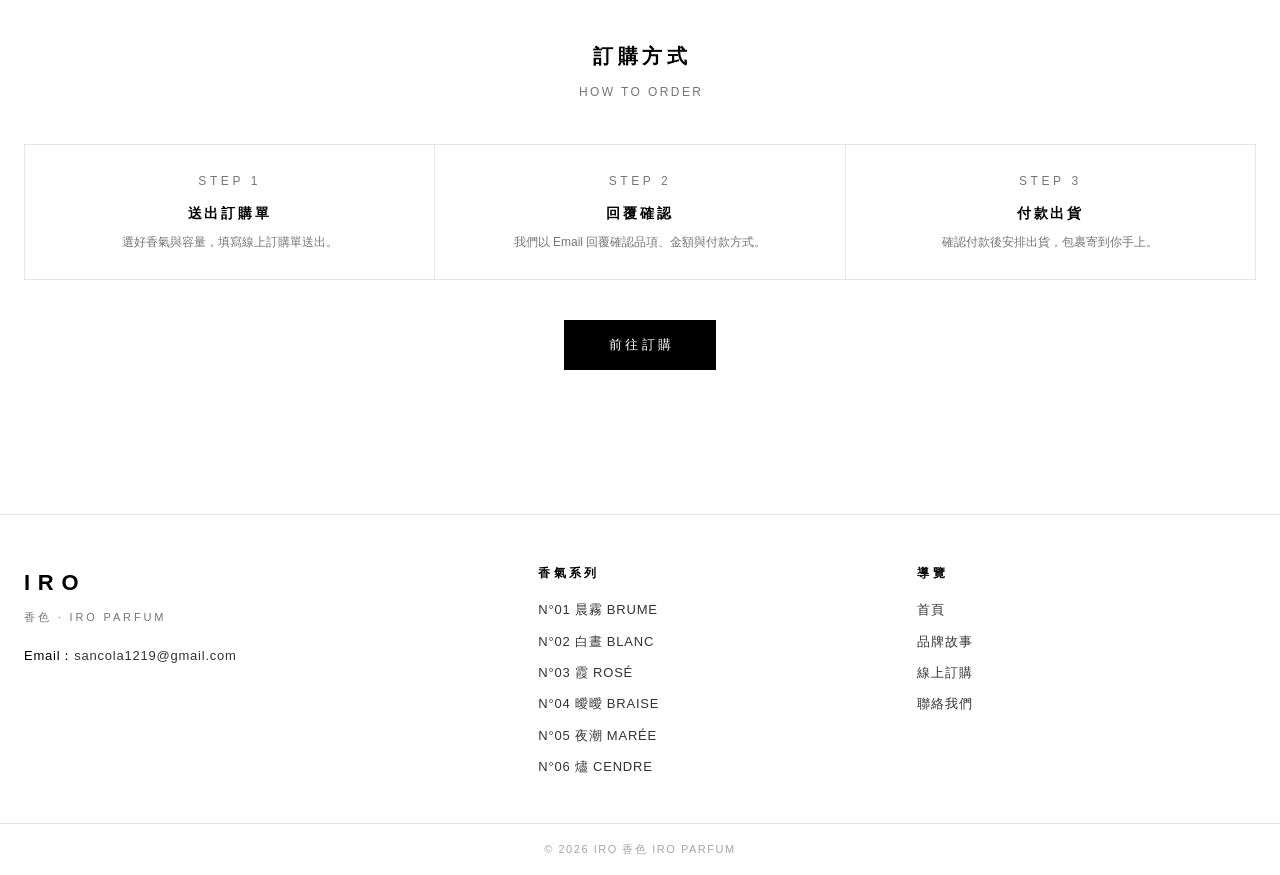
==== commit c5a2d54c: "改版為照片優先極簡風格：滿版形象輪播、六色調產品圖、黑白版面 Co-Authored-By: Claude Fable 5 <noreply@anthropic.com>" ====
--- a/index.html
+++ b/index.html
@@ -10,24 +10,29 @@
 <meta property="og:type" content="website">
 <meta property="og:title" content="IRO 香色 Iro Parfum｜每一支香水，都是一種顏色">
 <meta property="og:description" content="IRO 香色是台灣的獨立香水品牌，以顏色為名調製六款中性香水：晨霧、白晝、霞、曖曖、夜潮、燼。線上訂購，香氣選擇障礙歡迎來訊聊聊。">
-<!-- TODO: 部署後補 og:url、og:image 與 <link rel="canonical">（皆需絕對網址） -->
+<meta property="og:url" content="https://iro-parfum.pages.dev/">
+<meta property="og:image" content="https://iro-parfum.pages.dev/images/og-cover.png">
+<link rel="canonical" href="https://iro-parfum.pages.dev/">
 <link rel="icon" href="favicon.ico" sizes="32x32">
 <link rel="icon" type="image/svg+xml" href="images/favicon.svg">
 <link rel="apple-touch-icon" href="apple-touch-icon.png">
-<link rel="preconnect" href="https://fonts.googleapis.com">
-<link rel="preconnect" href="https://fonts.gstatic.com" crossorigin>
-<link href="https://fonts.googleapis.com/css2?family=Noto+Sans+TC:wght@400;500&family=Noto+Serif+TC:wght@600;700&display=swap" rel="stylesheet">
 <link rel="stylesheet" href="css/style.css">
 </head>
 <body>
+<div class="top-bar">
+  <div class="top-bar-inner">
+    <a href="mailto:sancola1219@gmail.com">Email 諮詢</a>
+    <a href="contact.html">聯絡我們</a>
+  </div>
+</div>
 <header class="site-header">
-  <div class="container header-inner">
+  <div class="header-inner">
     <a class="brand" href="index.html" aria-label="IRO 香色首頁">
       <span class="brand-mark">IRO</span>
       <span class="brand-sub">香色 · Iro Parfum</span>
     </a>
     <button class="nav-toggle" aria-label="開啟選單" aria-expanded="false">
-      <svg viewBox="0 0 24 24" width="20" height="20" fill="none" stroke="currentColor" stroke-width="1.5" stroke-linecap="round"><path d="M3 6h18M3 12h18M3 18h18"/></svg>
+      <svg viewBox="0 0 24 24" width="22" height="22" fill="none" stroke="currentColor" stroke-width="1.5" stroke-linecap="round"><path d="M3 6h18M3 12h18M3 18h18"/></svg>
     </button>
     <nav class="main-nav">
       <a href="index.html" class="active">首頁</a>
@@ -38,126 +43,113 @@
     </nav>
   </div>
 </header>
-<section class="hero">
-  <div class="container" style="position:relative">
-    <div class="orb orb-1"></div>
-    <div class="orb orb-2"></div>
-    <div class="hero-inner">
-      <div class="eyebrow">Iro Parfum — 以香氣調色</div>
-      <h1>每一支香水，<br>都是一種顏色。</h1>
-      <p class="lead">「iro」是日文裡「色」的發音。我們相信氣味和顏色一樣，是有溫度、有明暗的。IRO 香色以六種顏色為名，小批量調製六款不分性別的香水——找到你的那一色。</p>
-      <div class="hero-actions">
-        <a class="btn btn-solid" href="collection.html">探索香氣系列</a>
-        <a class="btn" href="order.html">線上訂購</a>
-      </div>
-    </div>
-  </div>
-</section>
-
-<section class="section tint">
-  <div class="container">
-    <div class="section-head">
-      <div class="eyebrow">Philosophy</div>
-      <h2>三件我們在意的事</h2>
-    </div>
-    <div class="phi-grid">
-      <div class="phi"><span class="num">壹</span><h3>以色命名</h3><p>每支香以一種顏色、一個畫面命名，中文名為主。聞到什麼，名字就告訴你什麼。</p></div>
-      <div class="phi"><span class="num">貳</span><h3>小批量調製</h3><p>少量分批製作，不囤陳年庫存。你拿到的每一瓶，都是狀態最好的那一批。</p></div>
-      <div class="phi"><span class="num">參</span><h3>不分性別</h3><p>香氣沒有男女，只有合不合。六支香全部中性設計，挑的是心情，不是性別欄。</p></div>
-    </div>
+<section class="hero-carousel" aria-label="品牌形象輪播">
+  <div class="slide active"><img src="images/hero-01.jpg" alt="IRO 香色形象照——石座上的方蓋香水瓶" width="1672" height="941" fetchpriority="high"></div>
+  <div class="slide"><img src="images/hero-02.jpg" alt="IRO 香色形象照——手持香水的藍洋裝身影" width="1672" height="941" loading="lazy"></div>
+  <div class="slide"><img src="images/hero-03.jpg" alt="IRO 香色形象照——指尖輕觸香水瓶" width="1672" height="941" loading="lazy"></div>
+  <div class="dots" role="tablist" aria-label="輪播切換">
+    <button class="active" aria-label="第 1 張"></button>
+    <button aria-label="第 2 張"></button>
+    <button aria-label="第 3 張"></button>
   </div>
 </section>
 
 <section class="section">
   <div class="container">
-    <div class="section-head">
-      <div class="eyebrow">Selected</div>
-      <h2>精選香氣</h2>
-    </div>
-    <div class="scent-grid">
-      <a class="scent-card" href="product-brume.html">
-        <div class="swatch" style="background:linear-gradient(160deg,#d5ddd0 0%,#8fa08c 100%)">
-          <svg viewBox="0 0 120 250" role="img" aria-label="晨霧香水瓶示意"><defs><linearGradient id="lg-card-brume" x1="0" y1="0" x2="0" y2="1"><stop offset="0" stop-color="#8fa08c"/><stop offset="1" stop-color="#74846f"/></linearGradient></defs><rect x="46" y="8" width="28" height="30" fill="#2a2521"/><rect x="50" y="38" width="20" height="14" fill="#c9bfae"/><rect x="22" y="52" width="76" height="198" rx="4" fill="#ffffff" fill-opacity="0.55" stroke="#1c1916" stroke-width="1.5"/><rect x="27" y="118" width="66" height="128" fill="url(#lg-card-brume)"/><rect x="36" y="86" width="48" height="66" fill="#faf7f0" stroke="#d8cfbe"/><text x="60" y="112" text-anchor="middle" font-size="11" letter-spacing="4" fill="#221e19" font-family="Georgia,serif">IRO</text><text x="60" y="134" text-anchor="middle" font-size="9" letter-spacing="2" fill="#7a7267" font-family="Georgia,serif">01</text></svg>
-        </div>
-        <div class="card-info">
-          <span class="no">N°01</span>
-          <h3>晨霧　BRUME</h3>
-          <div class="notes">綠意柑橘調</div>
-          <div class="price">30ml NT$1,480 ／ 50ml NT$2,180</div>
-        </div>
+    <h2 class="section-title">六色香水系列</h2>
+    <p class="section-sub">SIX COLORS, SIX SCENTS</p>
+    <div class="product-grid cols-3">
+      <a class="product-card" href="product-brume.html">
+        <img src="images/tile-brume.jpg" alt="N°01 晨霧 BRUME 香水" width="1000" height="1000" loading="lazy">
+        <div class="p-no">N°01</div>
+        <div class="p-name">晨霧　BRUME</div>
+        <div class="p-family">綠意柑橘調</div>
+        <div class="p-price">30ml NT$1,480 ／ 50ml NT$2,180</div>
       </a>
-      <a class="scent-card" href="product-ember.html">
-        <div class="swatch" style="background:linear-gradient(160deg,#e2d2b8 0%,#b08d5f 100%)">
-          <svg viewBox="0 0 120 250" role="img" aria-label="曖曖香水瓶示意"><defs><linearGradient id="lg-card-ember" x1="0" y1="0" x2="0" y2="1"><stop offset="0" stop-color="#b08d5f"/><stop offset="1" stop-color="#96744a"/></linearGradient></defs><rect x="46" y="8" width="28" height="30" fill="#2a2521"/><rect x="50" y="38" width="20" height="14" fill="#c9bfae"/><rect x="22" y="52" width="76" height="198" rx="4" fill="#ffffff" fill-opacity="0.55" stroke="#1c1916" stroke-width="1.5"/><rect x="27" y="118" width="66" height="128" fill="url(#lg-card-ember)"/><rect x="36" y="86" width="48" height="66" fill="#faf7f0" stroke="#d8cfbe"/><text x="60" y="112" text-anchor="middle" font-size="11" letter-spacing="4" fill="#221e19" font-family="Georgia,serif">IRO</text><text x="60" y="134" text-anchor="middle" font-size="9" letter-spacing="2" fill="#7a7267" font-family="Georgia,serif">04</text></svg>
-        </div>
-        <div class="card-info">
-          <span class="no">N°04</span>
-          <h3>曖曖　BRAISE</h3>
-          <div class="notes">木質琥珀調</div>
-          <div class="price">30ml NT$1,480 ／ 50ml NT$2,180</div>
-        </div>
+      <a class="product-card" href="product-blanc.html">
+        <img src="images/tile-blanc.jpg" alt="N°02 白晝 BLANC 香水" width="1000" height="1000" loading="lazy">
+        <div class="p-no">N°02</div>
+        <div class="p-name">白晝　BLANC</div>
+        <div class="p-family">白花皂感調</div>
+        <div class="p-price">30ml NT$1,480 ／ 50ml NT$2,180</div>
       </a>
-      <a class="scent-card" href="product-maree.html">
-        <div class="swatch" style="background:linear-gradient(160deg,#c3ccd6 0%,#5a6b80 100%)">
-          <svg viewBox="0 0 120 250" role="img" aria-label="夜潮香水瓶示意"><defs><linearGradient id="lg-card-maree" x1="0" y1="0" x2="0" y2="1"><stop offset="0" stop-color="#5a6b80"/><stop offset="1" stop-color="#46566a"/></linearGradient></defs><rect x="46" y="8" width="28" height="30" fill="#2a2521"/><rect x="50" y="38" width="20" height="14" fill="#c9bfae"/><rect x="22" y="52" width="76" height="198" rx="4" fill="#ffffff" fill-opacity="0.55" stroke="#1c1916" stroke-width="1.5"/><rect x="27" y="118" width="66" height="128" fill="url(#lg-card-maree)"/><rect x="36" y="86" width="48" height="66" fill="#faf7f0" stroke="#d8cfbe"/><text x="60" y="112" text-anchor="middle" font-size="11" letter-spacing="4" fill="#221e19" font-family="Georgia,serif">IRO</text><text x="60" y="134" text-anchor="middle" font-size="9" letter-spacing="2" fill="#7a7267" font-family="Georgia,serif">05</text></svg>
-        </div>
-        <div class="card-info">
-          <span class="no">N°05</span>
-          <h3>夜潮　MARÉE</h3>
-          <div class="notes">海洋辛香調</div>
-          <div class="price">30ml NT$1,480 ／ 50ml NT$2,180</div>
-        </div>
+      <a class="product-card" href="product-rosee.html">
+        <img src="images/tile-rosee.jpg" alt="N°03 霞 ROSÉ 香水" width="1000" height="1000" loading="lazy">
+        <div class="p-no">N°03</div>
+        <div class="p-name">霞　ROSÉ</div>
+        <div class="p-family">果香玫瑰調</div>
+        <div class="p-price">30ml NT$1,480 ／ 50ml NT$2,180</div>
+      </a>
+      <a class="product-card" href="product-ember.html">
+        <img src="images/tile-ember.jpg" alt="N°04 曖曖 BRAISE 香水" width="1000" height="1000" loading="lazy">
+        <div class="p-no">N°04</div>
+        <div class="p-name">曖曖　BRAISE</div>
+        <div class="p-family">木質琥珀調</div>
+        <div class="p-price">30ml NT$1,480 ／ 50ml NT$2,180</div>
+      </a>
+      <a class="product-card" href="product-maree.html">
+        <img src="images/tile-maree.jpg" alt="N°05 夜潮 MARÉE 香水" width="1000" height="1000" loading="lazy">
+        <div class="p-no">N°05</div>
+        <div class="p-name">夜潮　MARÉE</div>
+        <div class="p-family">海洋辛香調</div>
+        <div class="p-price">30ml NT$1,480 ／ 50ml NT$2,180</div>
+      </a>
+      <a class="product-card" href="product-cendre.html">
+        <img src="images/tile-cendre.jpg" alt="N°06 燼 CENDRE 香水" width="1000" height="1000" loading="lazy">
+        <div class="p-no">N°06</div>
+        <div class="p-name">燼　CENDRE</div>
+        <div class="p-family">煙燻皮革調</div>
+        <div class="p-price">30ml NT$1,480 ／ 50ml NT$2,180</div>
       </a>
     </div>
-    <div class="note" style="margin-top:40px">頁面價格為目前建議售價，實際金額以訂購回覆確認為準。</div>
-    <div style="text-align:center;margin-top:40px"><a class="btn" href="collection.html">查看全部六色</a></div>
+    <div class="view-more"><a href="collection.html">查看全部</a></div>
   </div>
 </section>
 
-<section class="section dark">
-  <div class="container" style="text-align:center">
-    <div class="section-head center" style="margin-bottom:34px">
-      <div class="eyebrow">The Palette</div>
-      <h2>六色色票</h2>
-      <p>從霧綠到燼黑，六支香排成一條色帶。點一顆顏色，走進那支香。</p>
-    </div>
-    <div><a class="palette-dot" href="product-brume.html" aria-label="N°01 晨霧 BRUME 產品頁"><span class="dot" style="background:linear-gradient(160deg,#d5ddd0,#8fa08c)"></span><span class="dot-name">晨霧</span></a><a class="palette-dot" href="product-blanc.html" aria-label="N°02 白晝 BLANC 產品頁"><span class="dot" style="background:linear-gradient(160deg,#f0ebdf,#d8cdb8)"></span><span class="dot-name">白晝</span></a><a class="palette-dot" href="product-rosee.html" aria-label="N°03 霞 ROSÉ 產品頁"><span class="dot" style="background:linear-gradient(160deg,#e8d3d6,#c08a92)"></span><span class="dot-name">霞</span></a><a class="palette-dot" href="product-ember.html" aria-label="N°04 曖曖 BRAISE 產品頁"><span class="dot" style="background:linear-gradient(160deg,#e2d2b8,#b08d5f)"></span><span class="dot-name">曖曖</span></a><a class="palette-dot" href="product-maree.html" aria-label="N°05 夜潮 MARÉE 產品頁"><span class="dot" style="background:linear-gradient(160deg,#c3ccd6,#5a6b80)"></span><span class="dot-name">夜潮</span></a><a class="palette-dot" href="product-cendre.html" aria-label="N°06 燼 CENDRE 產品頁"><span class="dot" style="background:linear-gradient(160deg,#b7aca2,#4a423c)"></span><span class="dot-name">燼</span></a></div>
+<a class="strip-banner" href="order.html" aria-label="前往線上訂購">
+  <img src="images/strip.jpg" alt="IRO 香水系列陳列" width="1536" height="240" loading="lazy">
+</a>
+
+<section class="lookbook">
+  <img src="images/lookbook.jpg" alt="IRO 香色品牌形象" width="1672" height="941" loading="lazy">
+  <div class="lb-copy">
+    <h2>每一支香水，都是一種顏色</h2>
+    <p>「iro」是日文「色」的發音——以氣味調色，找到你的那一色</p>
+    <a href="about.html">品牌故事</a>
   </div>
 </section>
 
 <section class="section">
   <div class="container">
-    <div class="section-head">
-      <div class="eyebrow">How to Order</div>
-      <h2>訂購方式</h2>
+    <h2 class="section-title">訂購方式</h2>
+    <p class="section-sub">HOW TO ORDER</p>
+    <div class="order-steps" style="margin-bottom:0">
+      <div class="step"><div class="num">STEP 1</div><h3>送出訂購單</h3><p>選好香氣與容量，填寫線上訂購單送出。</p></div>
+      <div class="step"><div class="num">STEP 2</div><h3>回覆確認</h3><p>我們以 Email 回覆確認品項、金額與付款方式。</p></div>
+      <div class="step"><div class="num">STEP 3</div><h3>付款出貨</h3><p>確認付款後安排出貨，包裹寄到你手上。</p></div>
     </div>
-    <div class="order-steps">
-      <div class="step"><div class="num">一</div><h3>送出訂購單</h3><p>選好香氣與容量，填寫線上訂購單送出。</p></div>
-      <div class="step"><div class="num">二</div><h3>回覆確認</h3><p>我們以 Email 回覆確認品項、金額與付款方式。</p></div>
-      <div class="step"><div class="num">三</div><h3>付款出貨</h3><p>確認付款後安排出貨，包裹寄到你手上。</p></div>
-    </div>
-    <div style="margin-top:44px"><a class="btn btn-solid" href="order.html">前往訂購</a></div>
+    <div style="text-align:center;margin-top:40px"><a class="btn btn-solid" href="order.html">前往訂購</a></div>
   </div>
 </section>
 
 <footer class="site-footer">
-  <div class="container footer-inner">
+  <div class="footer-inner">
     <div>
       <div class="f-brand">IRO</div>
-      <div class="f-sub">香色 · Iro Parfum</div>
-      <ul style="margin-top:18px">
+      <div class="f-sub">香色 · IRO PARFUM</div>
+      <ul style="margin-top:16px;list-style:none">
         <li>Email：<a href="mailto:sancola1219@gmail.com">sancola1219@gmail.com</a></li>
       </ul>
     </div>
     <div>
       <h3>香氣系列</h3>
       <ul>
-        <li><a href="product-brume.html">01 晨霧 BRUME</a></li>
-        <li><a href="product-blanc.html">02 白晝 BLANC</a></li>
-        <li><a href="product-rosee.html">03 霞 ROSÉ</a></li>
-        <li><a href="product-ember.html">04 曖曖 BRAISE</a></li>
-        <li><a href="product-maree.html">05 夜潮 MARÉE</a></li>
-        <li><a href="product-cendre.html">06 燼 CENDRE</a></li>
+        <li><a href="product-brume.html">N°01 晨霧 BRUME</a></li>
+        <li><a href="product-blanc.html">N°02 白晝 BLANC</a></li>
+        <li><a href="product-rosee.html">N°03 霞 ROSÉ</a></li>
+        <li><a href="product-ember.html">N°04 曖曖 BRAISE</a></li>
+        <li><a href="product-maree.html">N°05 夜潮 MARÉE</a></li>
+        <li><a href="product-cendre.html">N°06 燼 CENDRE</a></li>
       </ul>
     </div>
     <div>
@@ -170,7 +162,7 @@
       </ul>
     </div>
   </div>
-  <div class="footer-bottom container">© <span class="js-year">2026</span> IRO 香色 Iro Parfum</div>
+  <div class="footer-bottom">© <span class="js-year">2026</span> IRO 香色 IRO PARFUM</div>
 </footer>
 
 <script src="js/main.js"></script>
--- a/css/style.css
+++ b/css/style.css
@@ -1,527 +1,487 @@
 /* ============================================
-   IRO 香色 Iro Parfum — 網站樣式
+   IRO 香色 Iro Parfum — 照片優先極簡風格
+   （黑白、方正、滿版影像）
    ============================================ */
 :root {
-  --paper: #f6f2ea;
-  --paper-deep: #efe9dd;
-  --ink: #221e19;
-  --muted: #6b6358;
-  --gold: #a8895a;
-  --gold-dark: #7a6039;
-  --line: #e2d9ca;
-  --dark: #1c1916;
-  --dark-soft: #2a2521;
-  --radius: 2px;
-  --serif: Georgia, "Noto Serif TC", "Songti TC", serif;
-  --sans: "Noto Sans TC", "PingFang TC", "Microsoft JhengHei", system-ui, sans-serif;
+  --black: #000;
+  --white: #fff;
+  --gray: #757575;
+  --gray-light: #a5a5a5;
+  --line: #e5e5e5;
+  --sans: Helvetica, Arial, "PingFang TC", "微軟正黑體", "Noto Sans TC", sans-serif;
 }
 
 * { margin: 0; padding: 0; box-sizing: border-box; }
 
 html { scroll-behavior: smooth; }
-[id] { scroll-margin-top: 90px; }
+[id] { scroll-margin-top: 110px; }
 
 body {
   font-family: var(--sans);
-  color: var(--ink);
-  background: var(--paper);
-  line-height: 1.9;
-  font-weight: 400;
+  font-size: 14px;
+  color: var(--black);
+  background: var(--white);
+  line-height: 1.8;
   -webkit-font-smoothing: antialiased;
 }
 
 img { max-width: 100%; display: block; }
-a { color: var(--ink); text-decoration: none; transition: color 0.2s; }
-a:hover { color: var(--gold-dark); }
-
-.container { max-width: 1080px; margin: 0 auto; padding: 0 24px; }
-.serif { font-family: var(--serif); }
+a { color: var(--black); text-decoration: none; }
+a:hover { opacity: 0.6; }
+
+.container { max-width: 1300px; margin: 0 auto; padding: 0 24px; }
+.container-narrow { max-width: 860px; margin: 0 auto; padding: 0 24px; }
 
 /* ---------- Header ---------- */
+.top-bar {
+  border-bottom: 1px solid var(--line);
+  font-size: 12px;
+}
+.top-bar-inner {
+  display: flex;
+  justify-content: flex-end;
+  gap: 22px;
+  padding: 7px 24px;
+  max-width: 1300px;
+  margin: 0 auto;
+}
+.top-bar a { color: var(--gray); }
+
 .site-header {
   position: sticky;
   top: 0;
   z-index: 100;
-  background: rgba(246, 242, 234, 0.92);
-  -webkit-backdrop-filter: blur(8px);
-  backdrop-filter: blur(8px);
+  background: var(--white);
   border-bottom: 1px solid var(--line);
 }
 .header-inner {
   display: flex;
   align-items: center;
   justify-content: space-between;
-  height: 72px;
-  gap: 16px;
-}
-.brand { display: flex; align-items: baseline; gap: 12px; }
+  height: 64px;
+  max-width: 1300px;
+  margin: 0 auto;
+  padding: 0 24px;
+}
+.brand { display: flex; align-items: baseline; gap: 10px; }
 .brand .brand-mark {
-  font-family: var(--serif);
-  font-size: 1.5rem;
-  font-weight: 700;
-  letter-spacing: 0.42em;
-  margin-right: -0.42em;
+  font-size: 26px;
+  font-weight: 700;
+  letter-spacing: 0.35em;
+  margin-right: -0.35em;
 }
 .brand .brand-sub {
-  font-size: 0.68rem;
-  letter-spacing: 0.34em;
-  color: var(--muted);
-  text-transform: uppercase;
-}
-.main-nav { display: flex; align-items: center; gap: 6px; }
+  font-size: 11px;
+  letter-spacing: 0.28em;
+  color: var(--gray);
+}
+.main-nav { display: flex; align-items: center; gap: 4px; }
 .main-nav a {
-  padding: 8px 16px;
-  font-size: 0.92rem;
-  letter-spacing: 0.18em;
-}
-.main-nav a.active { color: var(--gold-dark); }
+  padding: 8px 15px;
+  font-size: 14px;
+  letter-spacing: 0.12em;
+}
+.main-nav a:hover { opacity: 1; text-decoration: underline; text-underline-offset: 6px; }
+.main-nav a.active { font-weight: 700; }
 .main-nav a.nav-cta {
-  border: 1px solid var(--ink);
-  padding: 8px 22px;
-  margin-left: 10px;
-  letter-spacing: 0.24em;
-}
-.main-nav a.nav-cta:hover { background: var(--ink); color: var(--paper); }
+  background: var(--black);
+  color: var(--white);
+  padding: 9px 22px;
+  margin-left: 12px;
+  letter-spacing: 0.2em;
+}
+.main-nav a.nav-cta:hover { opacity: 0.75; text-decoration: none; }
 
 .nav-toggle {
   display: none;
   background: none;
-  border: 1px solid var(--line);
+  border: none;
   min-width: 44px;
   min-height: 44px;
   align-items: center;
   justify-content: center;
   cursor: pointer;
-  color: var(--ink);
-}
-
-/* ---------- Hero ---------- */
-.hero {
-  padding: 110px 0 90px;
-  position: relative;
-  overflow: hidden;
-}
-.hero-inner { position: relative; z-index: 1; max-width: 720px; }
-.hero .eyebrow {
-  letter-spacing: 0.5em;
-  font-size: 0.78rem;
-  color: var(--gold-dark);
-  text-transform: uppercase;
-  margin-bottom: 26px;
-}
-.hero h1 {
-  font-family: var(--serif);
-  font-size: clamp(2rem, 5.4vw, 3.4rem);
-  font-weight: 600;
-  line-height: 1.5;
+  color: var(--black);
+}
+
+/* ---------- Hero carousel ---------- */
+.hero-carousel { position: relative; overflow: hidden; }
+.hero-carousel .slide {
+  display: none;
+  width: 100%;
+}
+.hero-carousel .slide.active { display: block; }
+.hero-carousel .slide img {
+  width: 100%;
+  aspect-ratio: 1920 / 850;
+  object-fit: cover;
+}
+.hero-carousel .dots {
+  position: absolute;
+  bottom: 16px;
+  left: 0;
+  right: 0;
+  display: flex;
+  justify-content: center;
+  gap: 10px;
+}
+.hero-carousel .dots button {
+  width: 8px;
+  height: 8px;
+  border-radius: 50%;
+  border: 1px solid var(--white);
+  background: transparent;
+  cursor: pointer;
+  padding: 0;
+}
+.hero-carousel .dots button.active { background: var(--white); }
+
+/* ---------- Strip banner ---------- */
+.strip-banner img { width: 100%; aspect-ratio: 1920 / 300; object-fit: cover; }
+
+/* ---------- Sections ---------- */
+.section { padding: 64px 0; }
+.section-title {
+  text-align: center;
+  font-size: 20px;
+  font-weight: 700;
+  letter-spacing: 0.24em;
+  text-indent: 0.24em;
+  margin-bottom: 8px;
+}
+.section-sub {
+  text-align: center;
+  font-size: 12px;
+  color: var(--gray);
+  letter-spacing: 0.2em;
+  text-indent: 0.2em;
+  margin-bottom: 40px;
+}
+
+/* ---------- Product grid ---------- */
+.product-grid {
+  display: grid;
+  grid-template-columns: repeat(4, 1fr);
+  gap: 24px 16px;
+}
+.product-grid.cols-3 { grid-template-columns: repeat(3, 1fr); }
+.product-card { display: block; text-align: center; }
+.product-card img {
+  width: 100%;
+  aspect-ratio: 1 / 1;
+  object-fit: cover;
+  margin-bottom: 12px;
+}
+.product-card .p-no {
+  font-size: 11px;
+  color: var(--gray);
+  letter-spacing: 0.24em;
+}
+.product-card .p-name {
+  font-size: 14px;
+  font-weight: 700;
+  letter-spacing: 0.2em;
+  margin-top: 2px;
+}
+.product-card .p-family {
+  font-size: 12px;
+  color: var(--gray);
   letter-spacing: 0.1em;
-}
-.hero p.lead {
-  margin-top: 28px;
-  font-size: 1.02rem;
-  color: var(--muted);
-  max-width: 30em;
-  letter-spacing: 0.06em;
-}
-.hero-actions { margin-top: 44px; display: flex; gap: 18px; flex-wrap: wrap; }
-
-.orb {
+  margin-top: 2px;
+}
+.product-card .p-price {
+  font-size: 13px;
+  margin-top: 6px;
+  letter-spacing: 0.08em;
+}
+
+.view-more { text-align: center; margin-top: 44px; }
+.view-more a {
+  font-size: 13px;
+  letter-spacing: 0.3em;
+  text-indent: 0.3em;
+  border-bottom: 1px solid var(--black);
+  padding-bottom: 3px;
+}
+
+/* ---------- Lookbook ---------- */
+.lookbook { position: relative; }
+.lookbook img { width: 100%; aspect-ratio: 1920 / 815; object-fit: cover; }
+.lookbook .lb-copy {
   position: absolute;
-  border-radius: 50%;
-  filter: blur(70px);
-  opacity: 0.5;
-}
-.orb-1 {
-  width: 340px; height: 340px;
-  right: -40px; top: 40px;
-  background: radial-gradient(circle at 35% 30%, #dcc9a8, #b08d5f 60%, #7d5f3a);
-}
-.orb-2 {
-  width: 150px; height: 150px;
-  right: 260px; bottom: 10px;
-  background: radial-gradient(circle at 40% 30%, #cfd8cb, #8fa08c 60%, #5c7060);
+  inset: 0;
+  display: flex;
+  flex-direction: column;
+  align-items: center;
+  justify-content: center;
+  text-align: center;
+  color: var(--white);
+  background: rgba(0, 0, 0, 0.18);
+  padding: 24px;
+}
+.lookbook .lb-copy h2 {
+  font-size: 26px;
+  font-weight: 700;
+  letter-spacing: 0.3em;
+  text-indent: 0.3em;
+}
+.lookbook .lb-copy p {
+  font-size: 13px;
+  letter-spacing: 0.2em;
+  margin-top: 10px;
+}
+.lookbook .lb-copy a {
+  color: var(--white);
+  font-size: 13px;
+  letter-spacing: 0.3em;
+  text-indent: 0.3em;
+  border-bottom: 1px solid var(--white);
+  padding-bottom: 3px;
+  margin-top: 26px;
 }
 
 /* ---------- Buttons ---------- */
 .btn {
   display: inline-block;
-  padding: 13px 36px;
-  font-size: 0.9rem;
-  letter-spacing: 0.3em;
-  text-indent: 0.3em;
-  border: 1px solid var(--ink);
-  transition: all 0.25s;
+  padding: 12px 40px;
+  font-size: 13px;
+  letter-spacing: 0.28em;
+  text-indent: 0.28em;
+  border: 1px solid var(--black);
+  background: var(--white);
+  color: var(--black);
   cursor: pointer;
   font-family: var(--sans);
-  background: none;
-  color: var(--ink);
-}
-.btn:hover { background: var(--ink); color: var(--paper); }
-.btn-solid { background: var(--ink); color: var(--paper); }
-.btn-solid:hover { background: var(--dark-soft); color: var(--paper); }
-.btn-light { border-color: var(--paper); color: var(--paper); }
-.btn-light:hover { background: var(--paper); color: var(--ink); }
-
-/* ---------- Sections ---------- */
-.section { padding: 90px 0; }
-.section.tint { background: var(--paper-deep); }
-.section.dark { background: var(--dark); color: var(--paper); }
-.section.dark .section-head h2 { color: var(--paper); }
-.section.dark p { color: rgba(246, 242, 234, 0.72); }
-
-.section-head { margin-bottom: 56px; }
-.section-head .eyebrow {
-  letter-spacing: 0.5em;
-  font-size: 0.74rem;
-  color: var(--gold-dark);
-  text-transform: uppercase;
-  margin-bottom: 14px;
-}
-.section-head h2 {
-  font-family: var(--serif);
-  font-size: 1.75rem;
-  font-weight: 600;
-  letter-spacing: 0.16em;
-}
-.section-head p { color: var(--muted); margin-top: 14px; max-width: 38em; }
-.section-head.center { text-align: center; }
-.section-head.center p { margin-inline: auto; }
-.section-head.center h2 { text-indent: 0.16em; }
-.section-head.center .eyebrow, .hero .eyebrow { text-indent: 0.5em; }
-
-/* ---------- Palette dots ---------- */
-.palette-dot {
-  display: inline-flex;
-  flex-direction: column;
-  align-items: center;
-  gap: 10px;
-  margin: 0 12px;
-}
-.palette-dot .dot {
-  width: 44px;
-  height: 44px;
-  border-radius: 50%;
-  border: 1px solid rgba(246, 242, 234, 0.25);
-  transition: transform 0.25s ease;
-}
-.palette-dot:hover .dot { transform: scale(1.12); }
-.palette-dot .dot-name {
-  font-size: 0.74rem;
+  transition: opacity 0.2s;
+}
+.btn:hover { opacity: 0.6; }
+.btn-solid { background: var(--black); color: var(--white); }
+.btn-solid:hover { opacity: 0.75; }
+.btn-block { display: block; width: 100%; text-align: center; }
+
+/* ---------- Page hero (inner pages) ---------- */
+.page-hero {
+  text-align: center;
+  padding: 52px 0 44px;
+  border-bottom: 1px solid var(--line);
+}
+.page-hero h1 {
+  font-size: 22px;
+  font-weight: 700;
   letter-spacing: 0.3em;
   text-indent: 0.3em;
-  color: rgba(246, 242, 234, 0.72);
-}
-
-/* ---------- Philosophy ---------- */
-.phi-grid { display: grid; grid-template-columns: repeat(3, 1fr); gap: 48px; }
-.phi h3 {
-  font-family: var(--serif);
-  font-size: 1.1rem;
-  font-weight: 600;
-  letter-spacing: 0.2em;
-  margin-bottom: 12px;
-}
-.phi .num {
-  font-family: var(--serif);
-  color: var(--gold-dark);
-  font-size: 0.85rem;
-  letter-spacing: 0.3em;
-  display: block;
-  margin-bottom: 18px;
-}
-.phi p { color: var(--muted); font-size: 0.92rem; }
-
-/* ---------- Scent cards ---------- */
-.scent-grid { display: grid; grid-template-columns: repeat(3, 1fr); gap: 32px; }
-.scent-card { display: block; }
-.scent-card .swatch {
-  aspect-ratio: 3 / 4;
-  display: flex;
-  align-items: flex-end;
-  justify-content: center;
-  padding-bottom: 0;
-  position: relative;
-  overflow: hidden;
-  transition: transform 0.3s ease;
-}
-.scent-card:hover .swatch { transform: translateY(-6px); }
-.scent-card .swatch svg { width: 44%; height: auto; position: relative; z-index: 1; margin-bottom: -2px; }
-.scent-card .card-info { padding: 20px 4px 0; }
-.scent-card .card-info .no {
-  font-family: var(--serif);
-  font-size: 0.78rem;
-  letter-spacing: 0.34em;
-  color: var(--gold-dark);
-}
-.scent-card h3 {
-  font-family: var(--serif);
-  font-size: 1.25rem;
-  font-weight: 600;
-  letter-spacing: 0.22em;
-  margin-top: 4px;
-}
-.scent-card .notes {
-  font-size: 0.84rem;
-  color: var(--muted);
+}
+.page-hero .breadcrumb {
+  margin-top: 10px;
+  font-size: 12px;
+  color: var(--gray);
+  letter-spacing: 0.12em;
+}
+.page-hero .breadcrumb a { color: var(--gray); }
+.page-hero .breadcrumb .sep { margin: 0 8px; }
+
+/* ---------- Product detail ---------- */
+.product-detail {
+  display: grid;
+  grid-template-columns: 1fr 1fr;
+  gap: 56px;
+  align-items: start;
+  padding-top: 56px;
+}
+.product-detail .pd-img img { width: 100%; aspect-ratio: 1 / 1; object-fit: cover; }
+.pd-info .pd-no { font-size: 12px; color: var(--gray); letter-spacing: 0.24em; }
+.pd-info h1 {
+  font-size: 22px;
+  font-weight: 700;
+  letter-spacing: 0.26em;
   margin-top: 6px;
-  letter-spacing: 0.08em;
-}
-.scent-card .price {
-  font-size: 0.88rem;
-  margin-top: 10px;
-  letter-spacing: 0.12em;
-}
-
-/* ---------- Product detail ---------- */
-.product-hero { display: grid; grid-template-columns: 1fr 1fr; min-height: 560px; }
-.product-visual {
-  display: flex;
-  align-items: flex-end;
-  justify-content: center;
-  overflow: hidden;
-}
-.product-visual svg { width: 38%; height: auto; margin-bottom: -2px; }
-.product-copy { padding: 80px 8% 80px 10%; align-self: center; }
-.product-copy .no {
-  font-family: var(--serif);
-  letter-spacing: 0.4em;
-  color: var(--gold-dark);
-  font-size: 0.85rem;
-}
-.product-copy h1 {
-  font-family: var(--serif);
-  font-size: 2.2rem;
-  font-weight: 600;
-  letter-spacing: 0.24em;
-  margin-top: 10px;
-}
-.product-copy .en-name {
-  letter-spacing: 0.3em;
-  color: var(--muted);
-  font-size: 0.85rem;
-  text-transform: uppercase;
-  margin-top: 6px;
-}
-.product-copy .desc { margin-top: 26px; color: var(--muted); max-width: 30em; }
-.product-copy .price-line { margin-top: 26px; font-size: 1.02rem; letter-spacing: 0.14em; }
-.product-copy .price-note { font-size: 0.78rem; color: var(--muted); margin-top: 4px; }
-.product-copy .actions { margin-top: 34px; display: flex; gap: 14px; flex-wrap: wrap; }
-
-.notes-pyramid { max-width: 640px; margin: 0 auto; }
-.note-row {
-  display: grid;
-  grid-template-columns: 130px 1fr;
-  gap: 24px;
-  padding: 26px 0;
-  border-bottom: 1px solid var(--line);
-}
-.note-row .label {
-  font-family: var(--serif);
-  letter-spacing: 0.24em;
-  font-size: 0.95rem;
-}
-.note-row .label span {
-  display: block;
-  font-family: var(--sans);
-  font-size: 0.7rem;
-  letter-spacing: 0.28em;
-  color: var(--gold-dark);
+}
+.pd-info .pd-en {
+  font-size: 12px;
+  color: var(--gray);
+  letter-spacing: 0.3em;
   text-transform: uppercase;
   margin-top: 4px;
 }
-.note-row .value { color: var(--muted); letter-spacing: 0.1em; }
-
-/* ---------- Story ---------- */
-.story-grid { display: grid; grid-template-columns: 1.1fr 0.9fr; gap: 64px; align-items: center; }
-.story-art {
-  aspect-ratio: 4 / 5;
-  background:
-    radial-gradient(circle at 30% 25%, rgba(220, 201, 168, 0.9), transparent 55%),
-    radial-gradient(circle at 72% 40%, rgba(143, 160, 140, 0.75), transparent 50%),
-    radial-gradient(circle at 45% 78%, rgba(169, 124, 133, 0.7), transparent 55%),
-    linear-gradient(160deg, #efe9dd, #d9cfbc);
-}
-
-/* ---------- Steps ---------- */
-.order-steps { display: grid; grid-template-columns: repeat(3, 1fr); gap: 40px; }
-.order-steps .step .num {
-  font-family: var(--serif);
-  font-size: 2rem;
-  color: var(--gold-dark);
-  line-height: 1;
-  margin-bottom: 14px;
-}
-.order-steps .step h3 {
-  font-family: var(--serif);
-  font-size: 1.05rem;
-  letter-spacing: 0.2em;
-  margin-bottom: 8px;
-}
-.order-steps .step p { font-size: 0.9rem; }
+.pd-info .pd-price {
+  font-size: 16px;
+  margin-top: 20px;
+  letter-spacing: 0.1em;
+  padding-bottom: 20px;
+  border-bottom: 1px solid var(--line);
+}
+.pd-info .pd-desc { margin-top: 20px; color: #333; }
+.pd-info .pd-mood { margin-top: 10px; font-size: 13px; color: var(--gray); }
+.pd-info .pd-note { font-size: 12px; color: var(--gray-light); margin-top: 16px; }
+.pd-info .pd-actions { display: flex; gap: 12px; margin-top: 28px; flex-wrap: wrap; }
+
+.notes-table { margin-top: 64px; border-top: 1px solid var(--black); }
+.notes-table .row {
+  display: grid;
+  grid-template-columns: 160px 1fr;
+  padding: 18px 4px;
+  border-bottom: 1px solid var(--line);
+}
+.notes-table .row dt { font-weight: 700; letter-spacing: 0.2em; }
+.notes-table .row dt span {
+  display: block;
+  font-weight: 400;
+  font-size: 11px;
+  color: var(--gray);
+  letter-spacing: 0.24em;
+  text-transform: uppercase;
+}
+.notes-table .row dd { color: #333; letter-spacing: 0.06em; }
+
+/* ---------- Story / About ---------- */
+.story-block { max-width: 680px; margin: 0 auto; text-align: center; }
+.story-block p { color: #333; margin-top: 18px; text-align: left; }
 
 /* ---------- Forms ---------- */
 .form-wrap {
   max-width: 720px;
   margin: 0 auto;
-  background: #fdfbf7;
   border: 1px solid var(--line);
-  padding: 48px;
-}
-.form-grid { display: grid; grid-template-columns: 1fr 1fr; gap: 22px; }
-.form-field { display: flex; flex-direction: column; gap: 8px; }
+  padding: 44px;
+}
+.form-grid { display: grid; grid-template-columns: 1fr 1fr; gap: 20px; }
+.form-field { display: flex; flex-direction: column; gap: 7px; }
 .form-field.full { grid-column: 1 / -1; }
-.form-field label, .form-field > span { font-size: 0.85rem; letter-spacing: 0.2em; }
-.form-field .req { color: #b0503c; }
+.form-field label, .form-field > span { font-size: 12px; letter-spacing: 0.2em; font-weight: 700; }
+.form-field .req { color: #c00; }
 .form-field input, .form-field select, .form-field textarea {
-  border: 1px solid var(--line);
-  background: #fff;
-  padding: 12px 14px;
-  font-size: 0.95rem;
+  border: 1px solid #ccc;
+  background: var(--white);
+  padding: 11px 13px;
+  font-size: 14px;
   font-family: var(--sans);
-  color: var(--ink);
+  color: var(--black);
+  border-radius: 0;
 }
 .form-field input:focus, .form-field select:focus, .form-field textarea:focus {
-  outline: 1px solid var(--gold);
-  border-color: var(--gold);
-}
-.form-hint { font-size: 0.8rem; color: var(--muted); letter-spacing: 0.06em; }
+  outline: none;
+  border-color: var(--black);
+}
+.form-hint { font-size: 12px; color: var(--gray); letter-spacing: 0.04em; }
 
 .order-item {
   display: grid;
   grid-template-columns: 1.4fr 1fr 0.6fr auto;
-  gap: 14px;
+  gap: 12px;
   align-items: end;
   padding: 16px;
   border: 1px solid var(--line);
-  background: #fff;
-}
-.order-item + .order-item { margin-top: 12px; }
+}
+.order-item + .order-item { margin-top: 10px; }
 .order-item .remove-item {
   border: 1px solid var(--line);
   background: none;
-  color: var(--muted);
+  color: var(--gray);
   min-width: 44px;
   min-height: 44px;
   cursor: pointer;
-  font-size: 1rem;
-}
-.order-item .remove-item:hover { color: #b0503c; border-color: #d8b3a8; }
+  font-size: 14px;
+}
+.order-item .remove-item:hover { color: #c00; border-color: #c00; }
 .add-item-btn {
-  margin-top: 14px;
-  border: 1px dashed var(--gold-dark);
+  margin-top: 12px;
+  border: 1px dashed var(--black);
   background: none;
-  color: var(--gold-dark);
-  padding: 11px 22px;
+  padding: 10px 24px;
   letter-spacing: 0.2em;
-  font-size: 0.88rem;
+  font-size: 12px;
   cursor: pointer;
   font-family: var(--sans);
 }
-.add-item-btn:hover { background: rgba(168, 137, 90, 0.08); }
+.add-item-btn:hover { opacity: 0.6; }
 
 .form-fallback {
   display: none;
-  margin-top: 18px;
-  background: #f2ede2;
+  margin-top: 16px;
   border: 1px solid var(--line);
-  padding: 18px 20px;
-  font-size: 0.88rem;
+  background: #fafafa;
+  padding: 16px 18px;
+  font-size: 13px;
 }
 .form-fallback.show { display: block; }
 .form-fallback textarea {
   width: 100%;
   margin-top: 10px;
-  border: 1px solid var(--line);
+  border: 1px solid #ccc;
   padding: 10px 12px;
   font-family: var(--sans);
-  font-size: 0.85rem;
-  background: #fff;
+  font-size: 12px;
+  background: var(--white);
 }
 
 .note {
-  background: #f2ede2;
   border: 1px solid var(--line);
-  padding: 16px 20px;
-  font-size: 0.88rem;
-  color: var(--muted);
-}
+  background: #fafafa;
+  padding: 14px 18px;
+  font-size: 12px;
+  color: var(--gray);
+  letter-spacing: 0.04em;
+}
+
+/* ---------- Steps ---------- */
+.order-steps {
+  display: grid;
+  grid-template-columns: repeat(3, 1fr);
+  gap: 1px;
+  background: var(--line);
+  border: 1px solid var(--line);
+  margin-bottom: 56px;
+}
+.order-steps .step { background: var(--white); padding: 26px 22px; text-align: center; }
+.order-steps .step .num {
+  font-size: 12px;
+  letter-spacing: 0.3em;
+  color: var(--gray);
+  margin-bottom: 8px;
+}
+.order-steps .step h3 { font-size: 14px; font-weight: 700; letter-spacing: 0.2em; }
+.order-steps .step p { font-size: 12px; color: var(--gray); margin-top: 6px; }
 
 /* ---------- Contact ---------- */
-.contact-grid { display: grid; grid-template-columns: 1fr 1.2fr; gap: 56px; align-items: start; }
-.contact-list { display: grid; gap: 26px; }
+.contact-grid { display: grid; grid-template-columns: 1fr 1.3fr; gap: 48px; align-items: start; padding-top: 56px; }
+.contact-list { display: grid; gap: 22px; }
 .contact-list .item .label {
-  font-size: 0.72rem;
-  letter-spacing: 0.34em;
-  color: var(--gold-dark);
+  font-size: 11px;
+  letter-spacing: 0.3em;
+  color: var(--gray);
   text-transform: uppercase;
 }
-.contact-list .item .value {
-  font-family: var(--serif);
-  font-size: 1.05rem;
-  letter-spacing: 0.1em;
-  margin-top: 6px;
-}
+.contact-list .item .value { font-size: 15px; letter-spacing: 0.08em; margin-top: 4px; }
 
 /* ---------- Footer ---------- */
-.site-footer {
-  background: var(--dark);
-  color: rgba(246, 242, 234, 0.65);
-}
+.site-footer { border-top: 1px solid var(--line); margin-top: 80px; }
 .footer-inner {
-  padding: 64px 0 30px;
   display: grid;
   grid-template-columns: 1.4fr 1fr 1fr;
-  gap: 44px;
-}
-.site-footer .f-brand {
-  font-family: var(--serif);
-  font-size: 1.4rem;
-  letter-spacing: 0.42em;
-  color: var(--paper);
-}
-.site-footer .f-sub {
-  font-size: 0.7rem;
-  letter-spacing: 0.3em;
-  text-transform: uppercase;
-  margin-top: 8px;
-}
+  gap: 40px;
+  padding: 48px 24px 36px;
+  max-width: 1300px;
+  margin: 0 auto;
+}
+.site-footer .f-brand { font-size: 22px; font-weight: 700; letter-spacing: 0.35em; }
+.site-footer .f-sub { font-size: 11px; color: var(--gray); letter-spacing: 0.26em; margin-top: 6px; }
 .site-footer h3 {
-  font-size: 0.78rem;
-  letter-spacing: 0.34em;
-  color: var(--paper);
-  text-transform: uppercase;
-  margin-bottom: 16px;
-  font-weight: 500;
+  font-size: 12px;
+  font-weight: 700;
+  letter-spacing: 0.28em;
+  margin-bottom: 14px;
 }
 .site-footer ul { list-style: none; }
-.site-footer li { margin: 9px 0; font-size: 0.9rem; letter-spacing: 0.08em; }
-.site-footer a { color: rgba(246, 242, 234, 0.65); }
-.site-footer a:hover { color: var(--paper); }
+.site-footer li { margin: 8px 0; font-size: 13px; letter-spacing: 0.06em; }
+.site-footer a { color: #333; }
 .footer-bottom {
-  border-top: 1px solid rgba(246, 242, 234, 0.14);
-  padding: 20px 0;
-  font-size: 0.78rem;
+  border-top: 1px solid var(--line);
+  padding: 16px 24px;
+  font-size: 11px;
   letter-spacing: 0.14em;
   text-align: center;
-  color: rgba(246, 242, 234, 0.55);
-}
-
-/* ---------- Page hero (inner) ---------- */
-.page-hero { padding: 72px 0 56px; border-bottom: 1px solid var(--line); }
-.page-hero h1 {
-  font-family: var(--serif);
-  font-size: 2rem;
-  font-weight: 600;
-  letter-spacing: 0.24em;
-}
-.page-hero .breadcrumb {
-  margin-top: 12px;
-  font-size: 0.8rem;
-  letter-spacing: 0.16em;
-  color: var(--muted);
-}
-.page-hero .breadcrumb a { color: var(--muted); }
-.page-hero .breadcrumb .sep { margin: 0 8px; }
+  color: var(--gray-light);
+}
 
 /* ---------- Responsive ---------- */
 @media (max-width: 920px) {
@@ -529,41 +489,35 @@
   .main-nav {
     display: none;
     position: absolute;
-    top: 72px;
+    top: 64px;
     left: 0;
     right: 0;
-    background: var(--paper);
+    background: var(--white);
     border-bottom: 1px solid var(--line);
     flex-direction: column;
     align-items: stretch;
-    padding: 12px 20px 20px;
+    padding: 8px 20px 18px;
   }
   .main-nav.open { display: flex; }
-  .main-nav a { padding: 13px 8px; }
+  .main-nav a { padding: 13px 6px; }
   .main-nav a.nav-cta { margin-left: 0; margin-top: 10px; text-align: center; }
-  .phi-grid, .scent-grid, .order-steps { grid-template-columns: 1fr 1fr; }
-  .scent-grid { gap: 24px; }
-  .product-hero { grid-template-columns: 1fr; }
-  .product-visual { min-height: 380px; }
-  .product-copy { padding: 48px 24px; }
-  .story-grid, .contact-grid { grid-template-columns: 1fr; gap: 40px; }
-  .orb-1 { width: 240px; height: 240px; right: -80px; }
-  .orb-2 { display: none; }
+  .product-grid, .product-grid.cols-3 { grid-template-columns: repeat(2, 1fr); }
+  .product-detail, .contact-grid { grid-template-columns: 1fr; gap: 36px; }
+  .top-bar { display: none; }
 }
 
 @media (max-width: 680px) {
-  .phi-grid, .order-steps { grid-template-columns: 1fr; }
-  .scent-grid { grid-template-columns: 1fr; }
+  .hero-carousel .slide img { aspect-ratio: 4 / 5; }
+  .lookbook img { aspect-ratio: 4 / 5; }
+  .order-steps { grid-template-columns: 1fr; }
   .form-grid { grid-template-columns: 1fr; }
-  .form-wrap { padding: 28px 20px; }
+  .form-wrap { padding: 26px 18px; }
   .order-item { grid-template-columns: 1fr; }
   .order-item .remove-item { justify-self: end; width: 44px; }
-  .section { padding: 64px 0; }
-  .hero { padding: 80px 0 60px; }
-  .orb-1 { display: none; }
-  .footer-inner { grid-template-columns: 1fr; gap: 32px; }
+  .section { padding: 48px 0; }
 }
 
 @media (max-width: 420px) {
   .brand-sub { display: none; }
-}
+  .product-grid, .product-grid.cols-3 { grid-template-columns: repeat(2, 1fr); gap: 18px 10px; }
+}
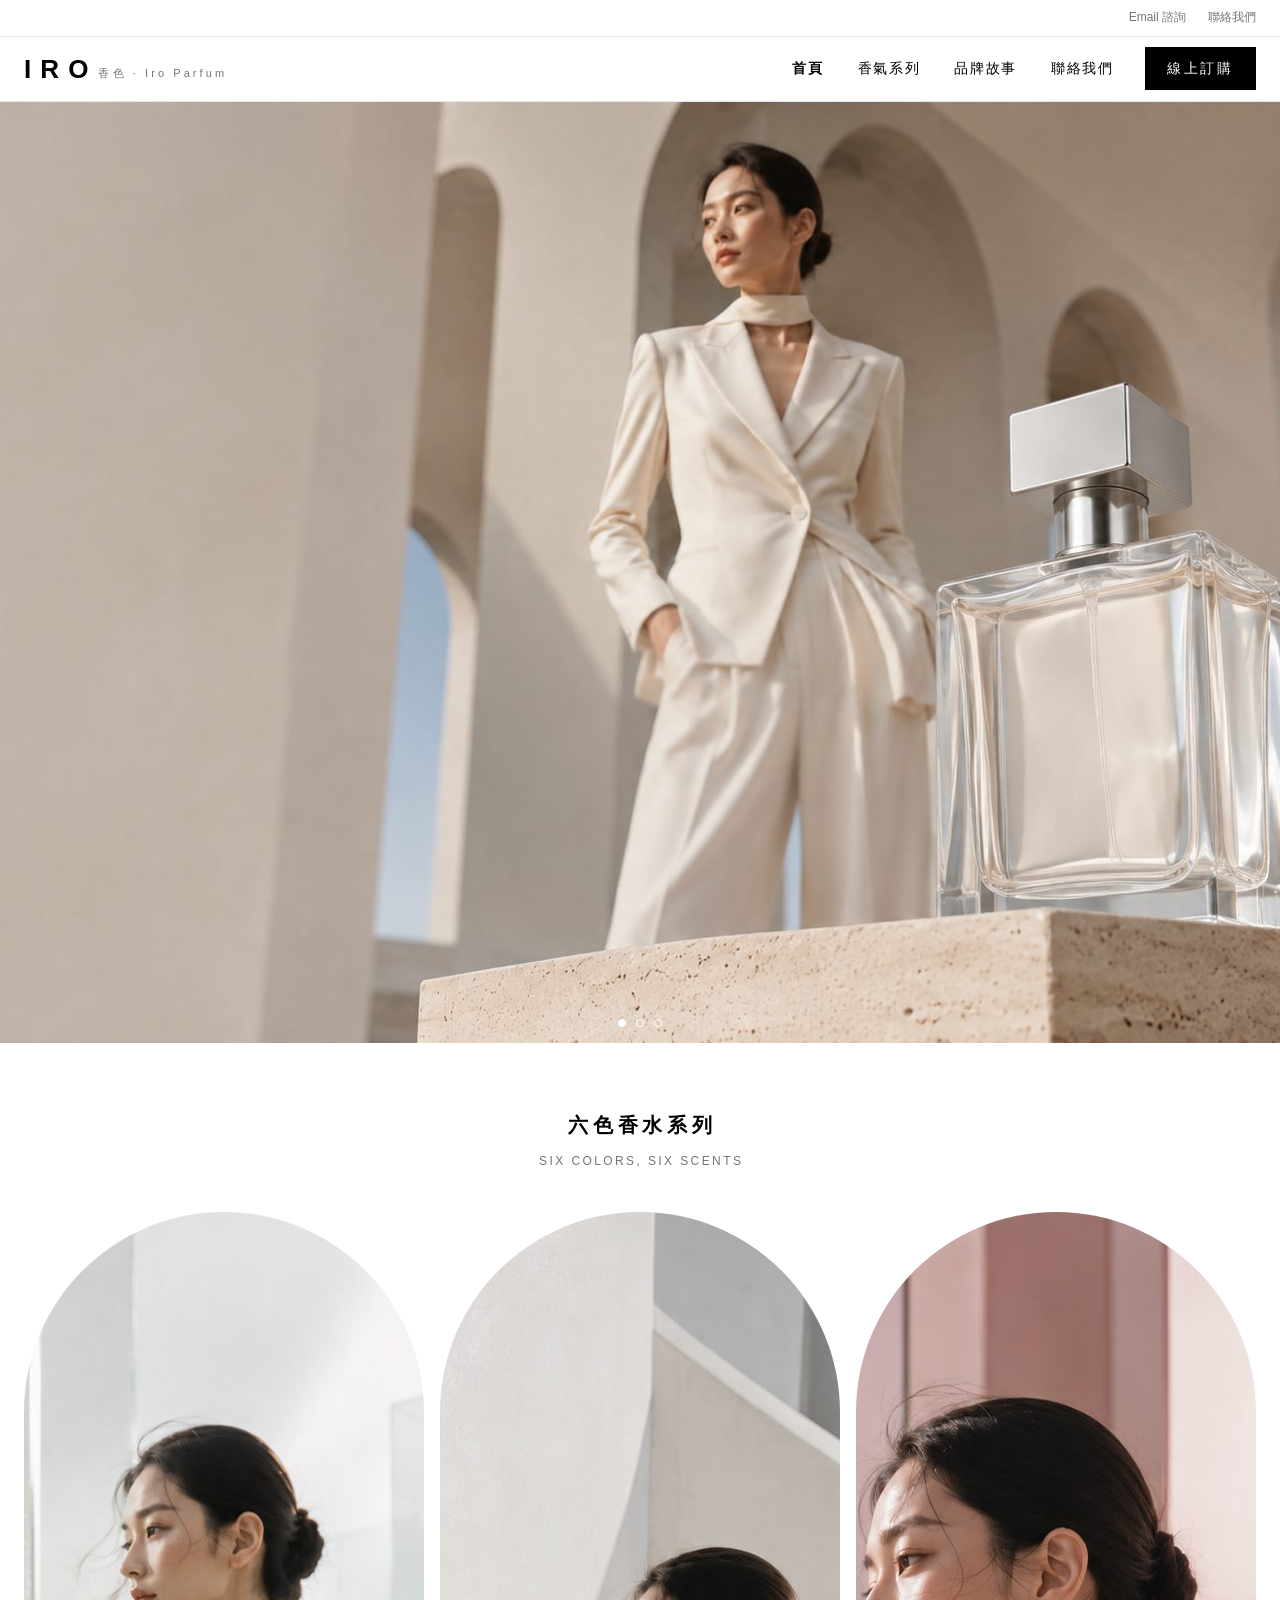
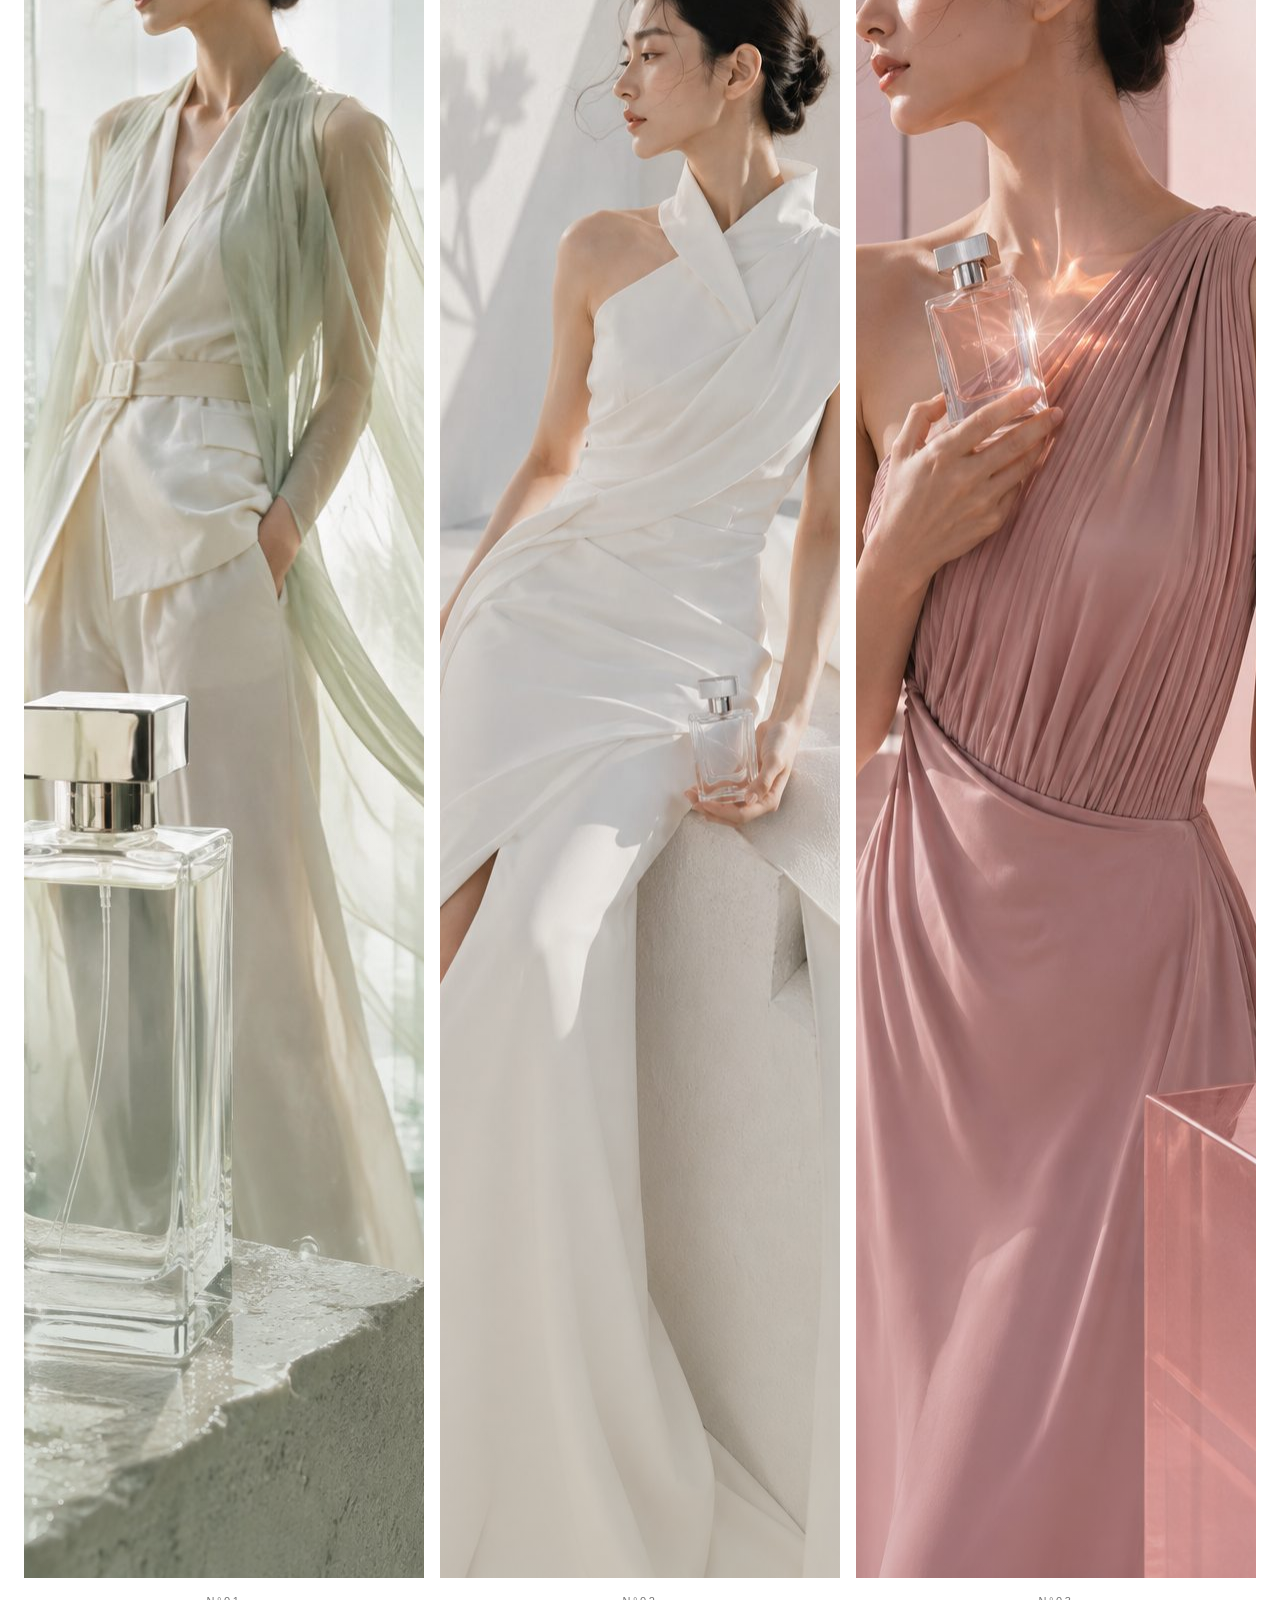
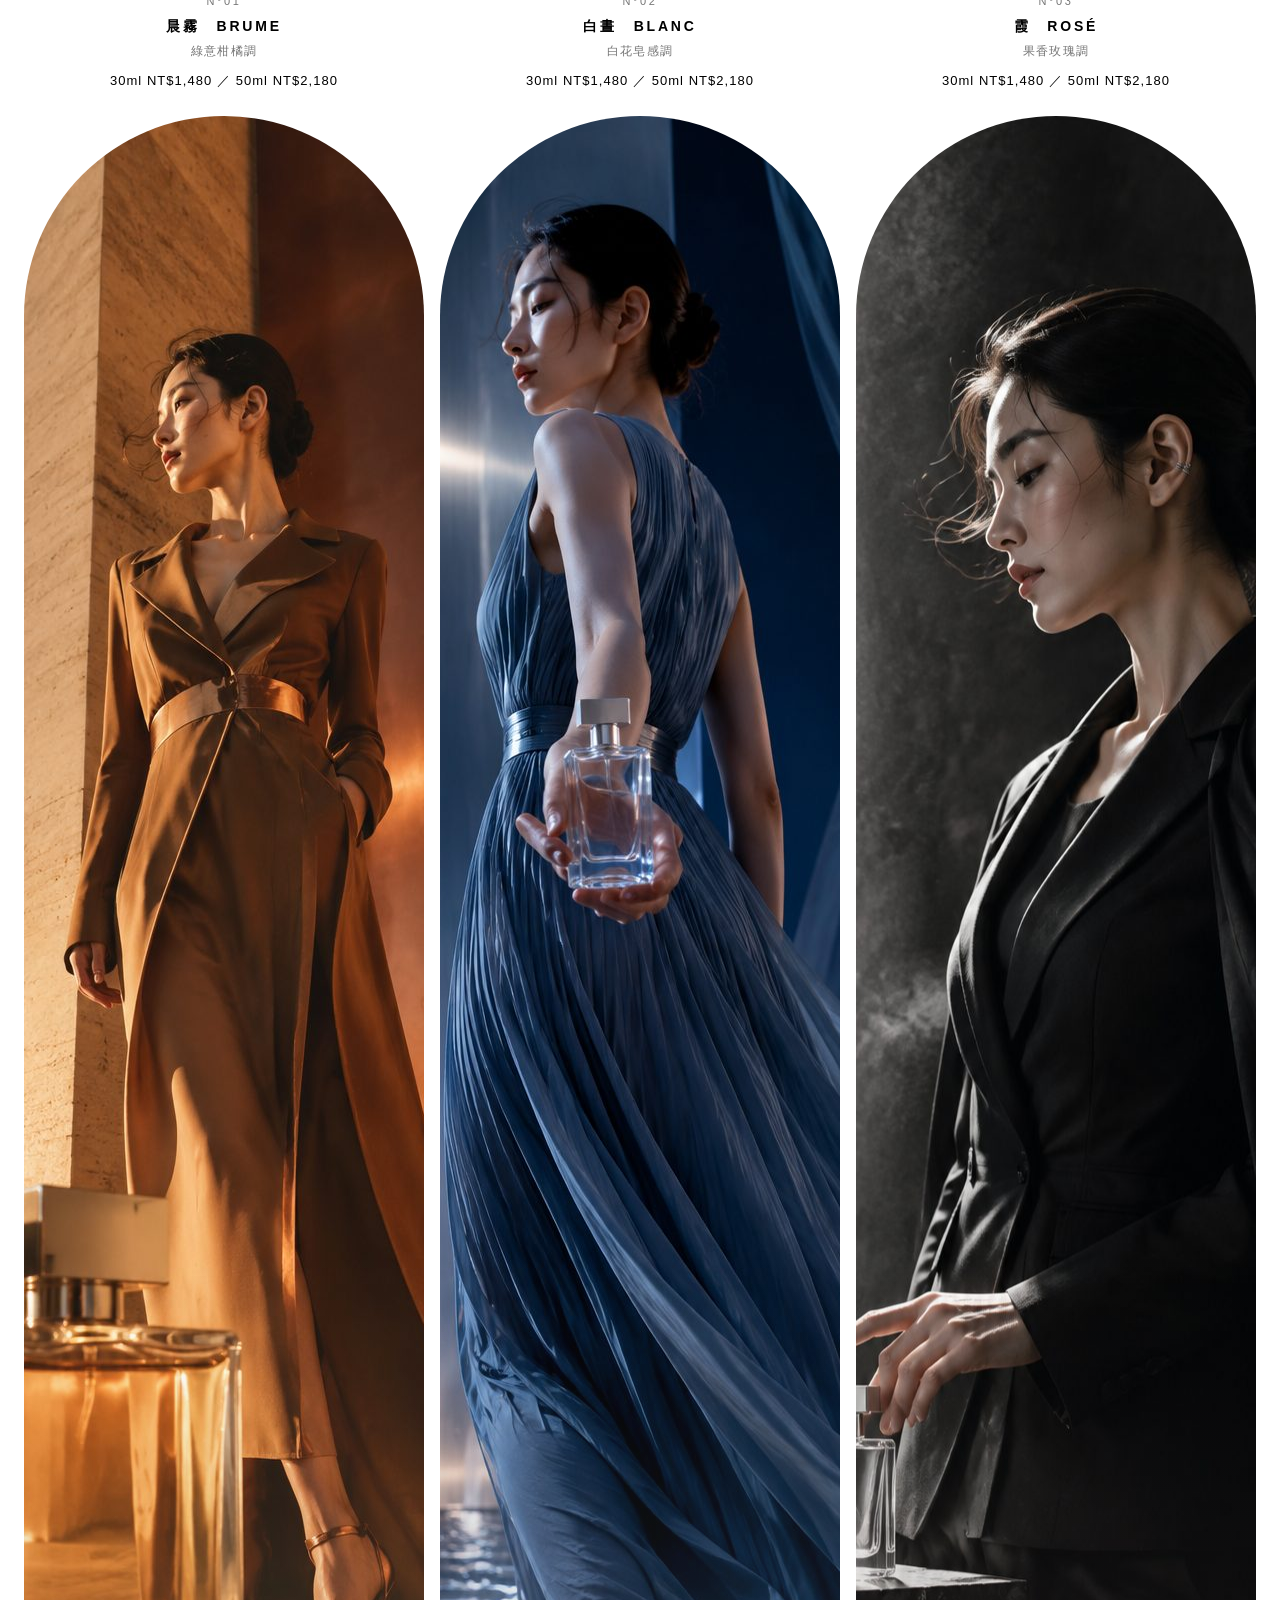
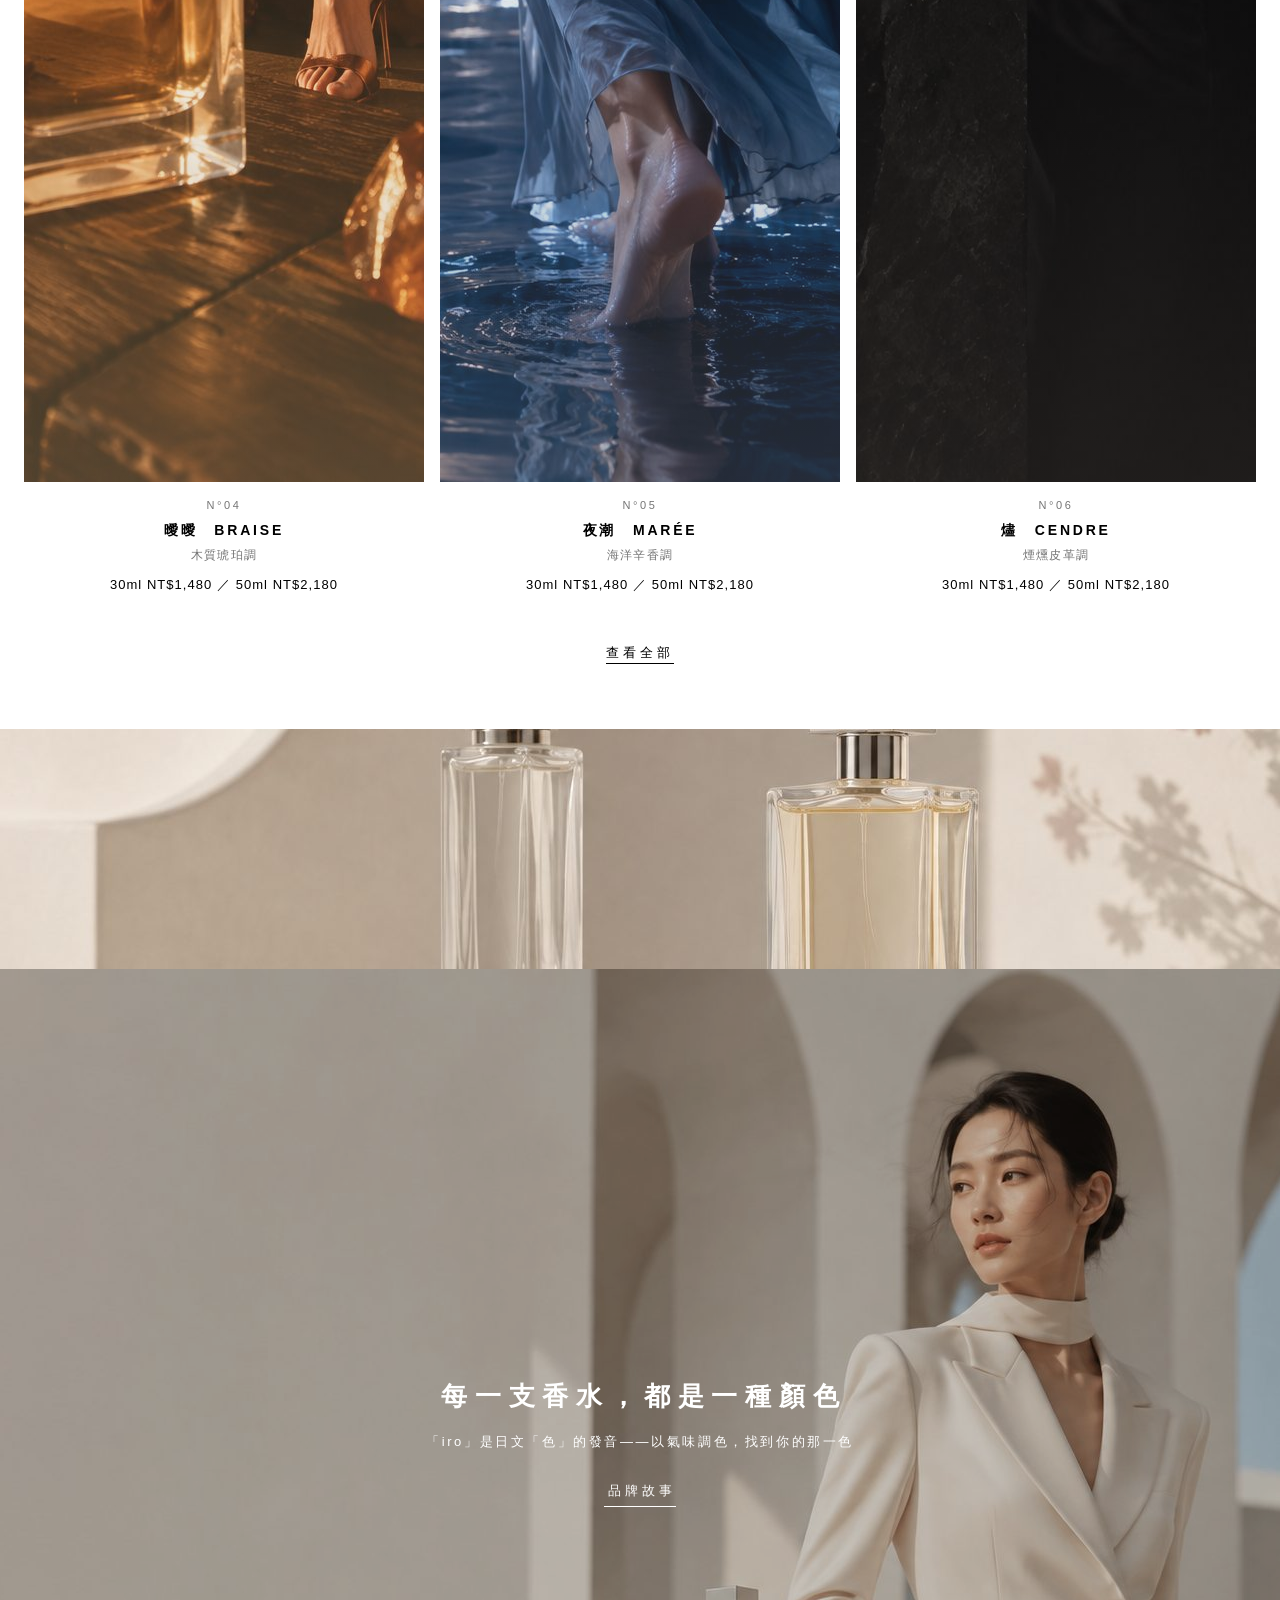
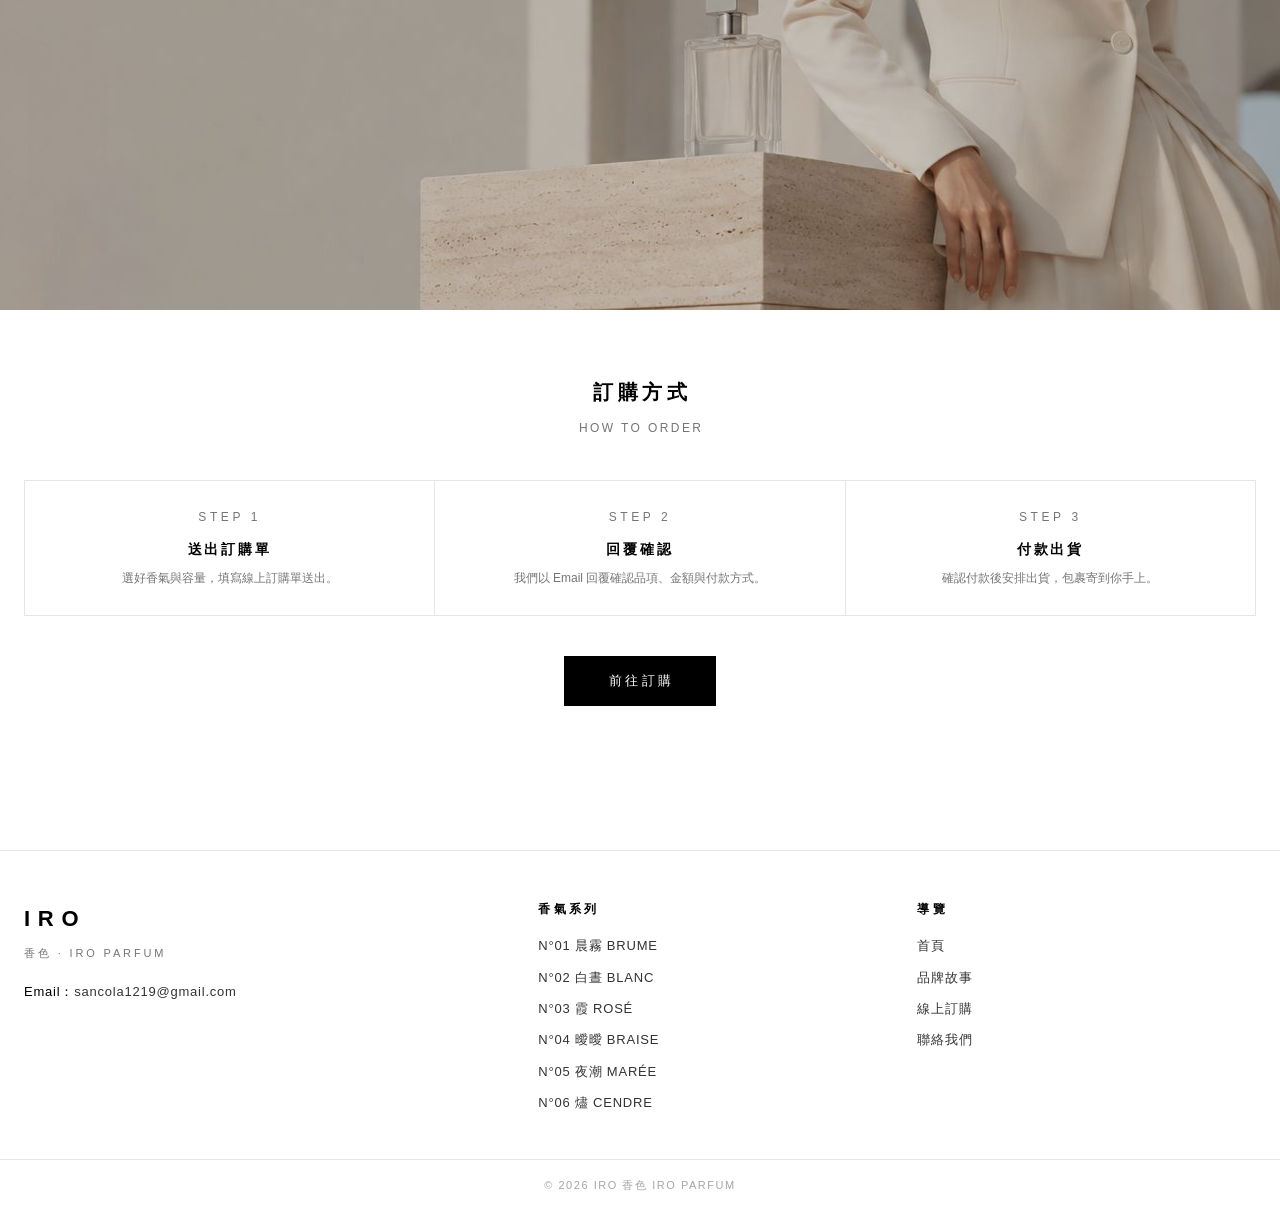
==== commit fcdd5155: "香氣系列改編輯感版型：六張直幅色調大片、拱形圖框、色彩漸層、hover 放大與進場動畫；品牌故事改放正式 Logo Co-Authored-By: Claude Fable 5 <noreply@an" ====
--- a/index.html
+++ b/index.html
@@ -59,43 +59,61 @@
     <h2 class="section-title">六色香水系列</h2>
     <p class="section-sub">SIX COLORS, SIX SCENTS</p>
     <div class="product-grid cols-3">
-      <a class="product-card" href="product-brume.html">
-        <img src="images/tile-brume.jpg" alt="N°01 晨霧 BRUME 香水" width="1000" height="1000" loading="lazy">
+      <a class="product-card reveal" href="product-brume.html">
+        <div class="card-media">
+          <img src="images/scent-brume.jpg" alt="N°01 晨霧 BRUME 形象照" width="800" height="1966" loading="lazy">
+          <div class="veil" style="background:linear-gradient(to top, rgba(143,160,140,0.4) 0%, rgba(0,0,0,0) 42%)"></div>
+        </div>
         <div class="p-no">N°01</div>
         <div class="p-name">晨霧　BRUME</div>
         <div class="p-family">綠意柑橘調</div>
         <div class="p-price">30ml NT$1,480 ／ 50ml NT$2,180</div>
       </a>
-      <a class="product-card" href="product-blanc.html">
-        <img src="images/tile-blanc.jpg" alt="N°02 白晝 BLANC 香水" width="1000" height="1000" loading="lazy">
+      <a class="product-card reveal" href="product-blanc.html">
+        <div class="card-media">
+          <img src="images/scent-blanc.jpg" alt="N°02 白晝 BLANC 形象照" width="800" height="1966" loading="lazy">
+          <div class="veil" style="background:linear-gradient(to top, rgba(216,205,184,0.4) 0%, rgba(0,0,0,0) 42%)"></div>
+        </div>
         <div class="p-no">N°02</div>
         <div class="p-name">白晝　BLANC</div>
         <div class="p-family">白花皂感調</div>
         <div class="p-price">30ml NT$1,480 ／ 50ml NT$2,180</div>
       </a>
-      <a class="product-card" href="product-rosee.html">
-        <img src="images/tile-rosee.jpg" alt="N°03 霞 ROSÉ 香水" width="1000" height="1000" loading="lazy">
+      <a class="product-card reveal" href="product-rosee.html">
+        <div class="card-media">
+          <img src="images/scent-rosee.jpg" alt="N°03 霞 ROSÉ 形象照" width="800" height="1966" loading="lazy">
+          <div class="veil" style="background:linear-gradient(to top, rgba(192,138,146,0.4) 0%, rgba(0,0,0,0) 42%)"></div>
+        </div>
         <div class="p-no">N°03</div>
         <div class="p-name">霞　ROSÉ</div>
         <div class="p-family">果香玫瑰調</div>
         <div class="p-price">30ml NT$1,480 ／ 50ml NT$2,180</div>
       </a>
-      <a class="product-card" href="product-ember.html">
-        <img src="images/tile-ember.jpg" alt="N°04 曖曖 BRAISE 香水" width="1000" height="1000" loading="lazy">
+      <a class="product-card reveal" href="product-ember.html">
+        <div class="card-media">
+          <img src="images/scent-ember.jpg" alt="N°04 曖曖 BRAISE 形象照" width="800" height="1966" loading="lazy">
+          <div class="veil" style="background:linear-gradient(to top, rgba(176,141,95,0.4) 0%, rgba(0,0,0,0) 42%)"></div>
+        </div>
         <div class="p-no">N°04</div>
         <div class="p-name">曖曖　BRAISE</div>
         <div class="p-family">木質琥珀調</div>
         <div class="p-price">30ml NT$1,480 ／ 50ml NT$2,180</div>
       </a>
-      <a class="product-card" href="product-maree.html">
-        <img src="images/tile-maree.jpg" alt="N°05 夜潮 MARÉE 香水" width="1000" height="1000" loading="lazy">
+      <a class="product-card reveal" href="product-maree.html">
+        <div class="card-media">
+          <img src="images/scent-maree.jpg" alt="N°05 夜潮 MARÉE 形象照" width="800" height="1966" loading="lazy">
+          <div class="veil" style="background:linear-gradient(to top, rgba(90,107,128,0.4) 0%, rgba(0,0,0,0) 42%)"></div>
+        </div>
         <div class="p-no">N°05</div>
         <div class="p-name">夜潮　MARÉE</div>
         <div class="p-family">海洋辛香調</div>
         <div class="p-price">30ml NT$1,480 ／ 50ml NT$2,180</div>
       </a>
-      <a class="product-card" href="product-cendre.html">
-        <img src="images/tile-cendre.jpg" alt="N°06 燼 CENDRE 香水" width="1000" height="1000" loading="lazy">
+      <a class="product-card reveal" href="product-cendre.html">
+        <div class="card-media">
+          <img src="images/scent-cendre.jpg" alt="N°06 燼 CENDRE 形象照" width="800" height="1966" loading="lazy">
+          <div class="veil" style="background:linear-gradient(to top, rgba(74,66,60,0.4) 0%, rgba(0,0,0,0) 42%)"></div>
+        </div>
         <div class="p-no">N°06</div>
         <div class="p-name">燼　CENDRE</div>
         <div class="p-family">煙燻皮革調</div>
--- a/css/style.css
+++ b/css/style.css
@@ -166,11 +166,23 @@
 }
 .product-grid.cols-3 { grid-template-columns: repeat(3, 1fr); }
 .product-card { display: block; text-align: center; }
-.product-card img {
+.product-card .card-media {
+  position: relative;
+  overflow: hidden;
+  border-radius: 300px 300px 0 0;
+  margin-bottom: 14px;
+}
+.product-card .card-media img {
   width: 100%;
-  aspect-ratio: 1 / 1;
+  aspect-ratio: 3 / 4;
   object-fit: cover;
-  margin-bottom: 12px;
+  transition: transform 1.1s cubic-bezier(0.22, 0.61, 0.36, 1);
+}
+.product-card:hover .card-media img { transform: scale(1.06); }
+.product-card .veil {
+  position: absolute;
+  inset: 0;
+  pointer-events: none;
 }
 .product-card .p-no {
   font-size: 11px;
@@ -202,6 +214,84 @@
   text-indent: 0.3em;
   border-bottom: 1px solid var(--black);
   padding-bottom: 3px;
+}
+
+/* ---------- Collection editorial（香氣系列頁）---------- */
+.collection-grid {
+  display: grid;
+  grid-template-columns: 1fr 1fr;
+  gap: 80px 56px;
+  max-width: 980px;
+  margin: 0 auto;
+  padding-bottom: 90px;
+}
+.collection-item { display: block; }
+.collection-item:nth-child(even) { transform: translateY(90px); }
+.collection-item .ci-media {
+  position: relative;
+  overflow: hidden;
+  border-radius: 999px 999px 0 0;
+}
+.collection-item .ci-media img {
+  width: 100%;
+  aspect-ratio: 3 / 4.4;
+  object-fit: cover;
+  transition: transform 1.2s cubic-bezier(0.22, 0.61, 0.36, 1);
+}
+.collection-item:hover .ci-media img { transform: scale(1.07); }
+.collection-item .ci-veil {
+  position: absolute;
+  inset: 0;
+  pointer-events: none;
+}
+.collection-item .ci-copy {
+  position: absolute;
+  bottom: 0;
+  left: 0;
+  right: 0;
+  padding: 30px 24px 26px;
+  text-align: center;
+  color: #fff;
+}
+.collection-item .ci-copy .no {
+  font-size: 11px;
+  letter-spacing: 0.4em;
+  text-indent: 0.4em;
+  opacity: 0.85;
+}
+.collection-item .ci-copy h3 {
+  font-size: 20px;
+  font-weight: 700;
+  letter-spacing: 0.3em;
+  text-indent: 0.3em;
+  margin-top: 4px;
+  text-shadow: 0 1px 14px rgba(0, 0, 0, 0.25);
+}
+.collection-item .ci-copy .family {
+  font-size: 12px;
+  letter-spacing: 0.2em;
+  text-indent: 0.2em;
+  opacity: 0.9;
+  margin-top: 2px;
+}
+.collection-item .ci-info {
+  text-align: center;
+  margin-top: 14px;
+  font-size: 13px;
+  letter-spacing: 0.1em;
+}
+
+/* ---------- 進場動畫 ---------- */
+.reveal {
+  opacity: 0;
+  transform: translateY(30px);
+  transition: opacity 0.9s ease, transform 0.9s ease;
+}
+.reveal.in { opacity: 1; transform: none; }
+.collection-item.reveal.in:nth-child(even) { transform: translateY(90px); }
+@media (prefers-reduced-motion: reduce) {
+  .reveal { opacity: 1; transform: none; transition: none; }
+  .product-card .card-media img, .collection-item .ci-media img { transition: none; }
 }
 
 /* ---------- Lookbook ---------- */
@@ -288,7 +378,11 @@
   align-items: start;
   padding-top: 56px;
 }
-.product-detail .pd-img img { width: 100%; aspect-ratio: 1 / 1; object-fit: cover; }
+.product-detail .pd-img {
+  overflow: hidden;
+  border-radius: 999px 999px 0 0;
+}
+.product-detail .pd-img img { width: 100%; aspect-ratio: 3 / 4; object-fit: cover; }
 .pd-info .pd-no { font-size: 12px; color: var(--gray); letter-spacing: 0.24em; }
 .pd-info h1 {
   font-size: 22px;
@@ -336,6 +430,18 @@
 /* ---------- Story / About ---------- */
 .story-block { max-width: 680px; margin: 0 auto; text-align: center; }
 .story-block p { color: #333; margin-top: 18px; text-align: left; }
+.about-logo {
+  max-width: 520px;
+  margin: 0 auto;
+  display: block;
+}
+.about-photo {
+  max-width: 760px;
+  margin: 0 auto;
+  overflow: hidden;
+  border-radius: 999px 999px 0 0;
+}
+.about-photo img { width: 100%; aspect-ratio: 4 / 3; object-fit: cover; }
 
 /* ---------- Forms ---------- */
 .form-wrap {
@@ -504,6 +610,8 @@
   .product-grid, .product-grid.cols-3 { grid-template-columns: repeat(2, 1fr); }
   .product-detail, .contact-grid { grid-template-columns: 1fr; gap: 36px; }
   .top-bar { display: none; }
+  .collection-grid { gap: 56px 28px; padding-bottom: 64px; }
+  .collection-item:nth-child(even), .collection-item.reveal.in:nth-child(even) { transform: translateY(56px); }
 }
 
 @media (max-width: 680px) {
@@ -515,6 +623,8 @@
   .order-item { grid-template-columns: 1fr; }
   .order-item .remove-item { justify-self: end; width: 44px; }
   .section { padding: 48px 0; }
+  .collection-grid { grid-template-columns: 1fr; gap: 44px; padding-bottom: 0; }
+  .collection-item:nth-child(even), .collection-item.reveal.in:nth-child(even) { transform: none; }
 }
 
 @media (max-width: 420px) {
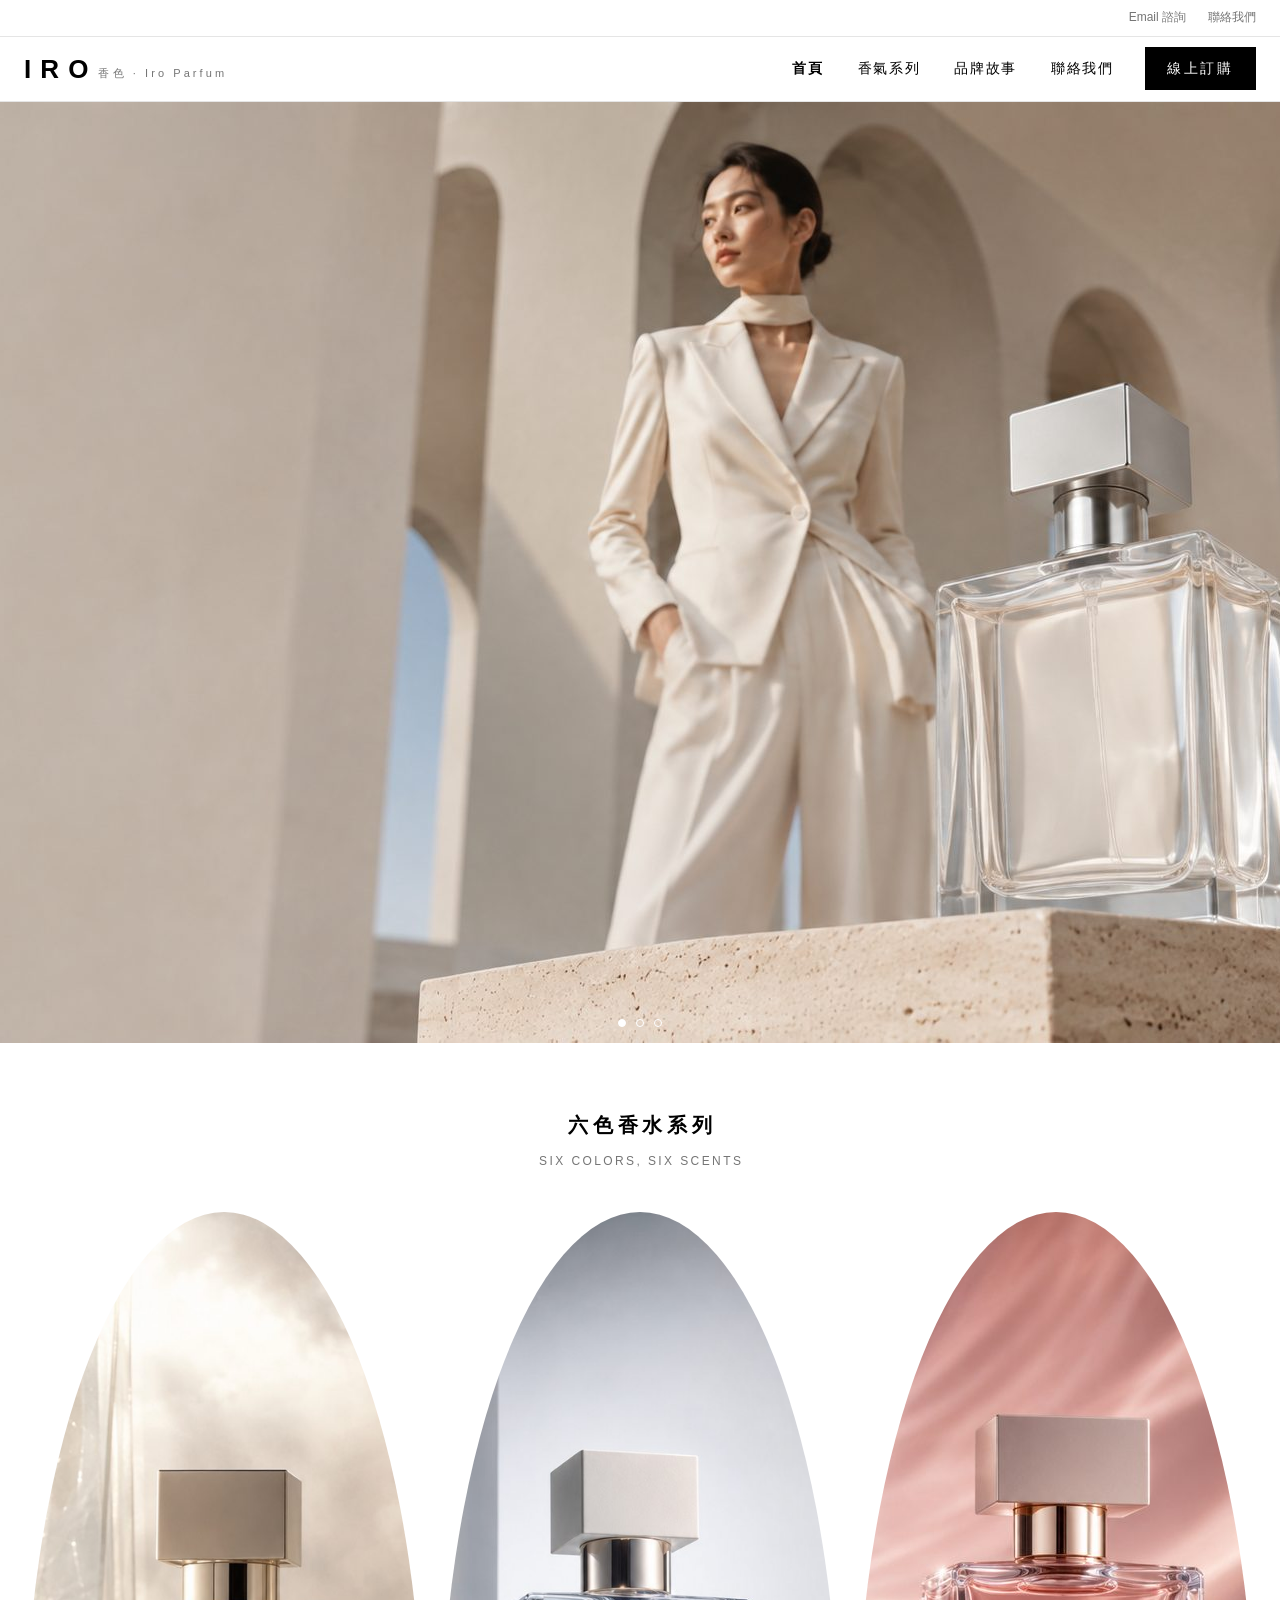
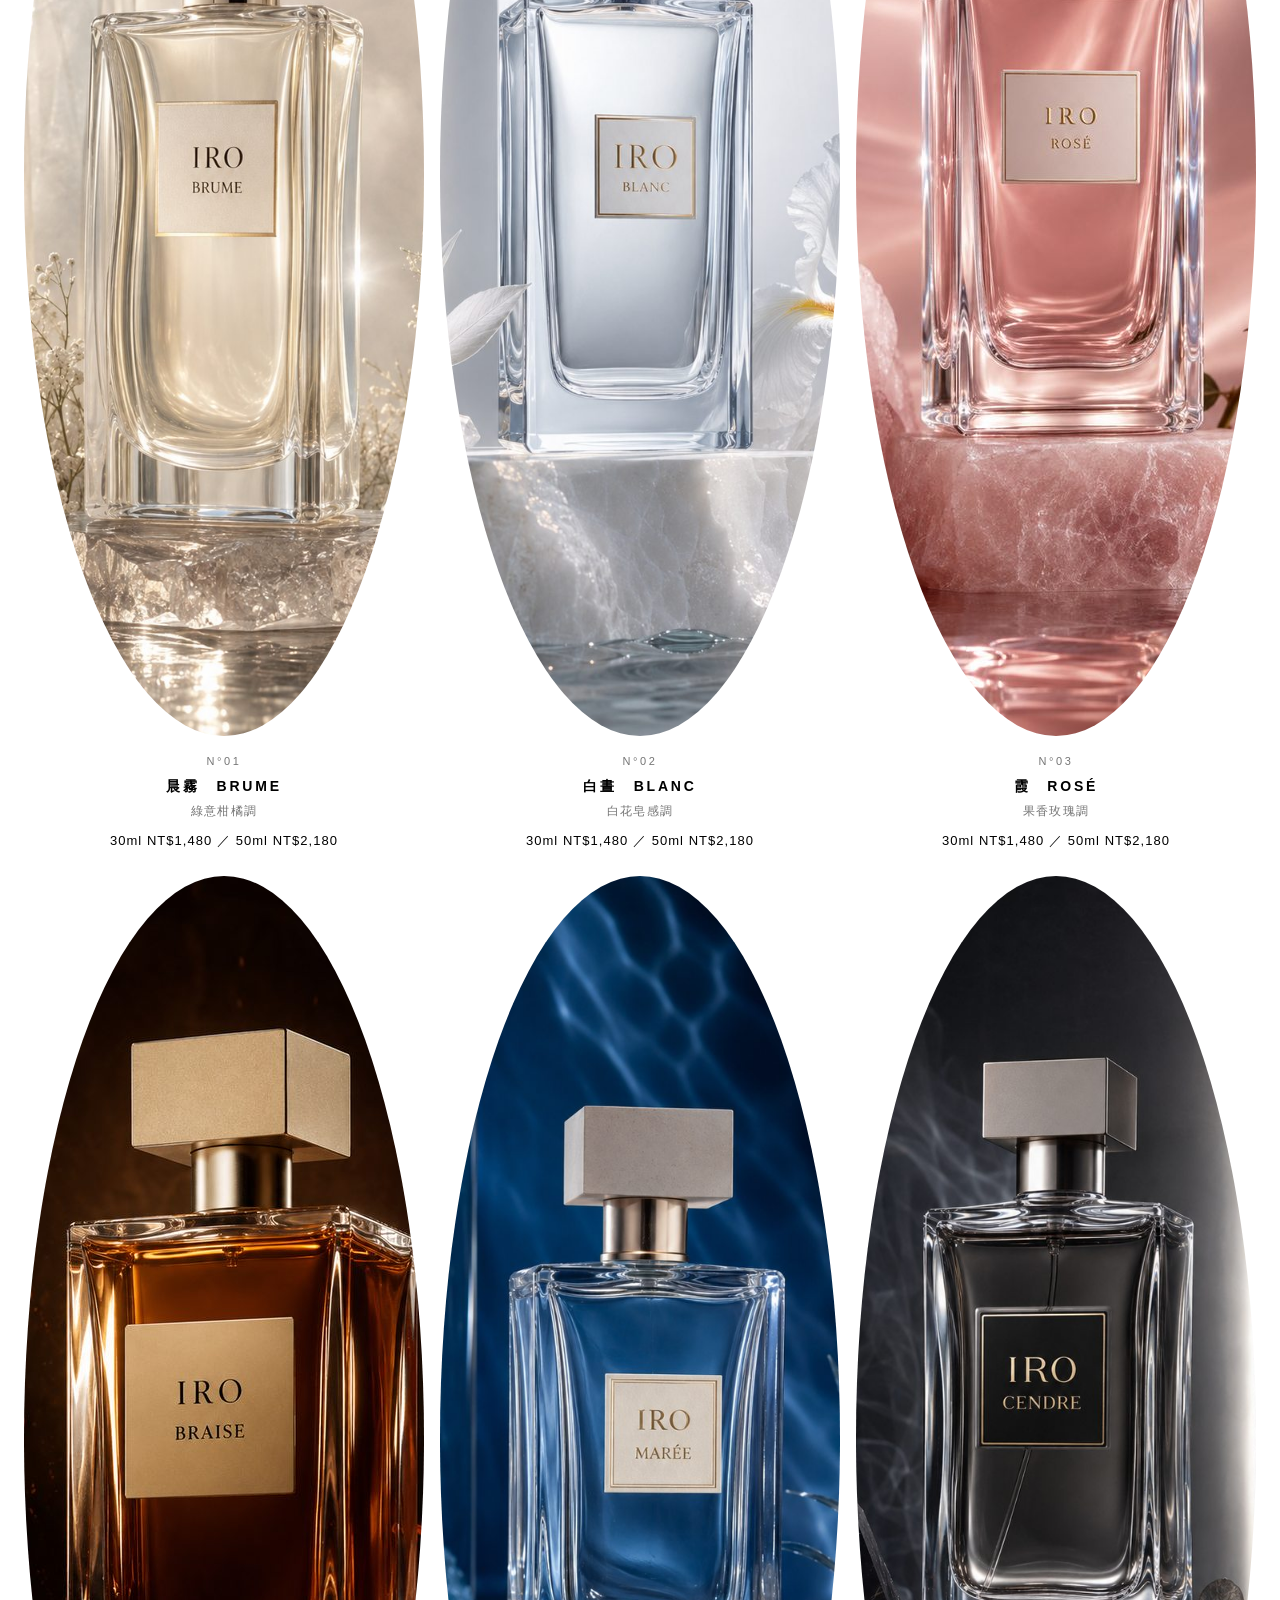
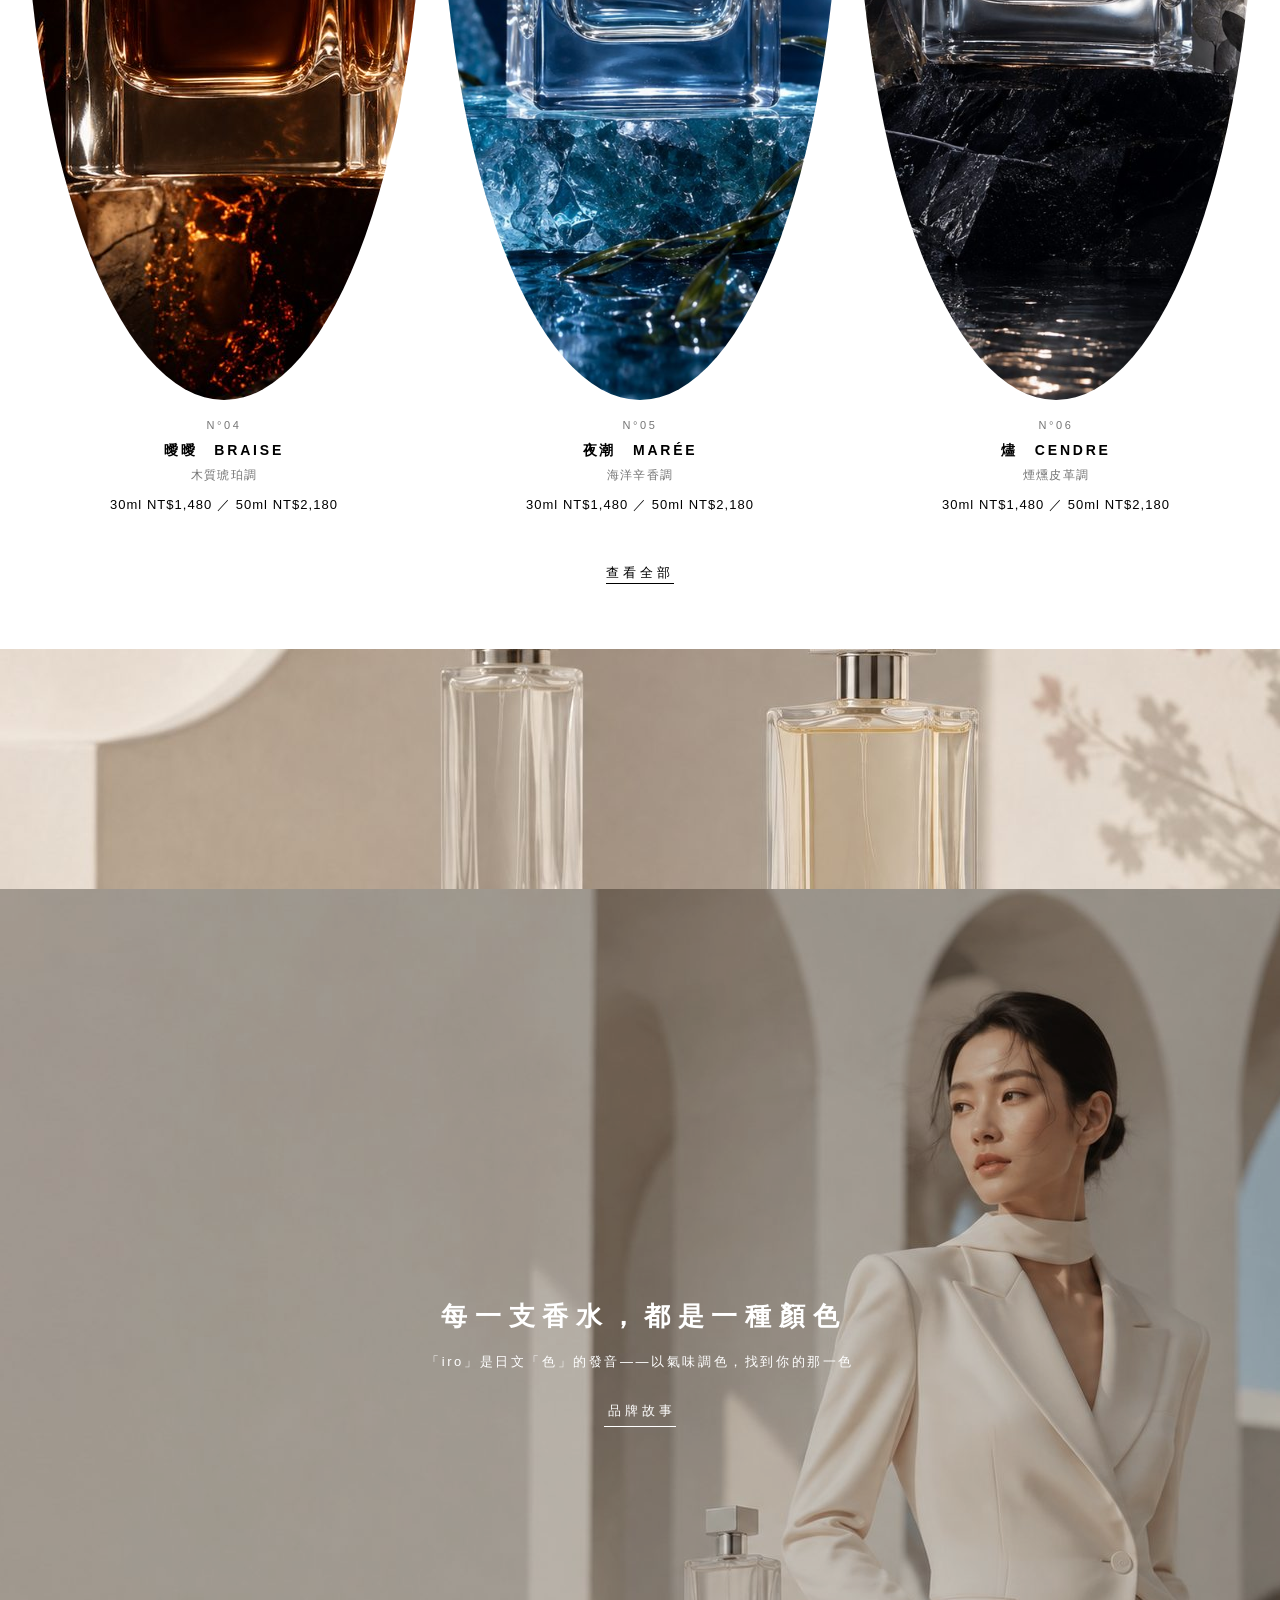
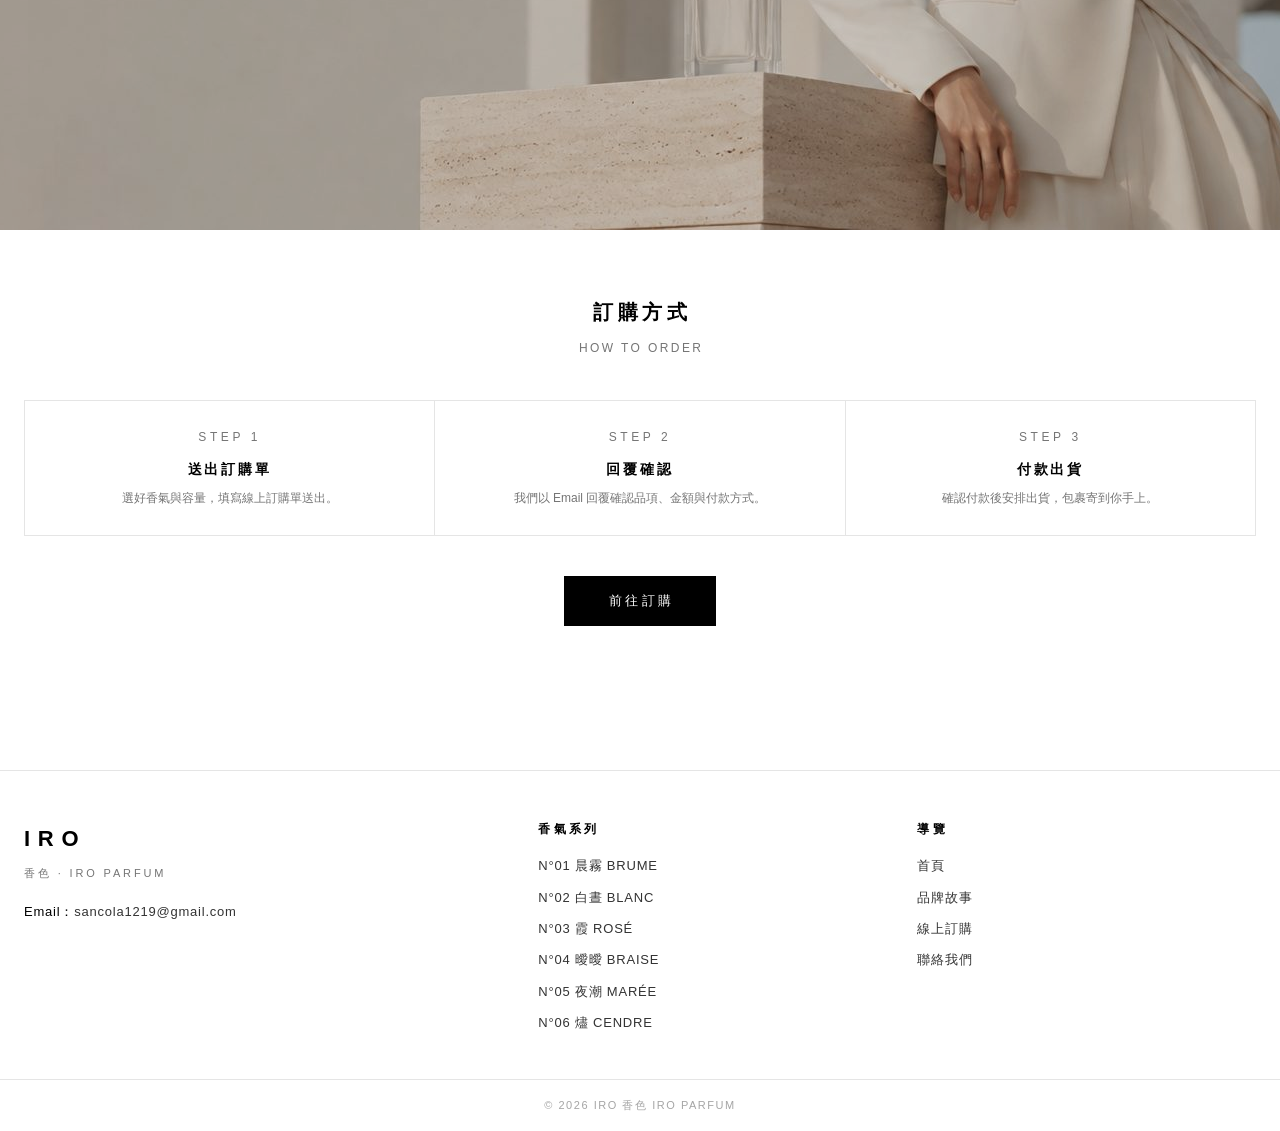
==== commit 500f3ae4: "首頁六色系列換上正式瓶身產品照，改橢圓蛋形圖框 Co-Authored-By: Claude Fable 5 <noreply@anthropic.com>" ====
--- a/index.html
+++ b/index.html
@@ -61,8 +61,7 @@
     <div class="product-grid cols-3">
       <a class="product-card reveal" href="product-brume.html">
         <div class="card-media">
-          <img src="images/scent-brume.jpg" alt="N°01 晨霧 BRUME 形象照" width="800" height="1966" loading="lazy">
-          <div class="veil" style="background:linear-gradient(to top, rgba(143,160,140,0.4) 0%, rgba(0,0,0,0) 42%)"></div>
+          <img src="images/bottle-brume.jpg" alt="N°01 晨霧 BRUME 香水瓶" width="900" height="1124" loading="lazy">
         </div>
         <div class="p-no">N°01</div>
         <div class="p-name">晨霧　BRUME</div>
@@ -71,8 +70,7 @@
       </a>
       <a class="product-card reveal" href="product-blanc.html">
         <div class="card-media">
-          <img src="images/scent-blanc.jpg" alt="N°02 白晝 BLANC 形象照" width="800" height="1966" loading="lazy">
-          <div class="veil" style="background:linear-gradient(to top, rgba(216,205,184,0.4) 0%, rgba(0,0,0,0) 42%)"></div>
+          <img src="images/bottle-blanc.jpg" alt="N°02 白晝 BLANC 香水瓶" width="900" height="1124" loading="lazy">
         </div>
         <div class="p-no">N°02</div>
         <div class="p-name">白晝　BLANC</div>
@@ -81,8 +79,7 @@
       </a>
       <a class="product-card reveal" href="product-rosee.html">
         <div class="card-media">
-          <img src="images/scent-rosee.jpg" alt="N°03 霞 ROSÉ 形象照" width="800" height="1966" loading="lazy">
-          <div class="veil" style="background:linear-gradient(to top, rgba(192,138,146,0.4) 0%, rgba(0,0,0,0) 42%)"></div>
+          <img src="images/bottle-rosee.jpg" alt="N°03 霞 ROSÉ 香水瓶" width="900" height="1124" loading="lazy">
         </div>
         <div class="p-no">N°03</div>
         <div class="p-name">霞　ROSÉ</div>
@@ -91,8 +88,7 @@
       </a>
       <a class="product-card reveal" href="product-ember.html">
         <div class="card-media">
-          <img src="images/scent-ember.jpg" alt="N°04 曖曖 BRAISE 形象照" width="800" height="1966" loading="lazy">
-          <div class="veil" style="background:linear-gradient(to top, rgba(176,141,95,0.4) 0%, rgba(0,0,0,0) 42%)"></div>
+          <img src="images/bottle-ember.jpg" alt="N°04 曖曖 BRAISE 香水瓶" width="900" height="1124" loading="lazy">
         </div>
         <div class="p-no">N°04</div>
         <div class="p-name">曖曖　BRAISE</div>
@@ -101,8 +97,7 @@
       </a>
       <a class="product-card reveal" href="product-maree.html">
         <div class="card-media">
-          <img src="images/scent-maree.jpg" alt="N°05 夜潮 MARÉE 形象照" width="800" height="1966" loading="lazy">
-          <div class="veil" style="background:linear-gradient(to top, rgba(90,107,128,0.4) 0%, rgba(0,0,0,0) 42%)"></div>
+          <img src="images/bottle-maree.jpg" alt="N°05 夜潮 MARÉE 香水瓶" width="900" height="1124" loading="lazy">
         </div>
         <div class="p-no">N°05</div>
         <div class="p-name">夜潮　MARÉE</div>
@@ -111,8 +106,7 @@
       </a>
       <a class="product-card reveal" href="product-cendre.html">
         <div class="card-media">
-          <img src="images/scent-cendre.jpg" alt="N°06 燼 CENDRE 形象照" width="800" height="1966" loading="lazy">
-          <div class="veil" style="background:linear-gradient(to top, rgba(74,66,60,0.4) 0%, rgba(0,0,0,0) 42%)"></div>
+          <img src="images/bottle-cendre.jpg" alt="N°06 燼 CENDRE 香水瓶" width="900" height="1124" loading="lazy">
         </div>
         <div class="p-no">N°06</div>
         <div class="p-name">燼　CENDRE</div>
--- a/css/style.css
+++ b/css/style.css
@@ -169,8 +169,8 @@
 .product-card .card-media {
   position: relative;
   overflow: hidden;
-  border-radius: 300px 300px 0 0;
-  margin-bottom: 14px;
+  border-radius: 50%;
+  margin-bottom: 16px;
 }
 .product-card .card-media img {
   width: 100%;
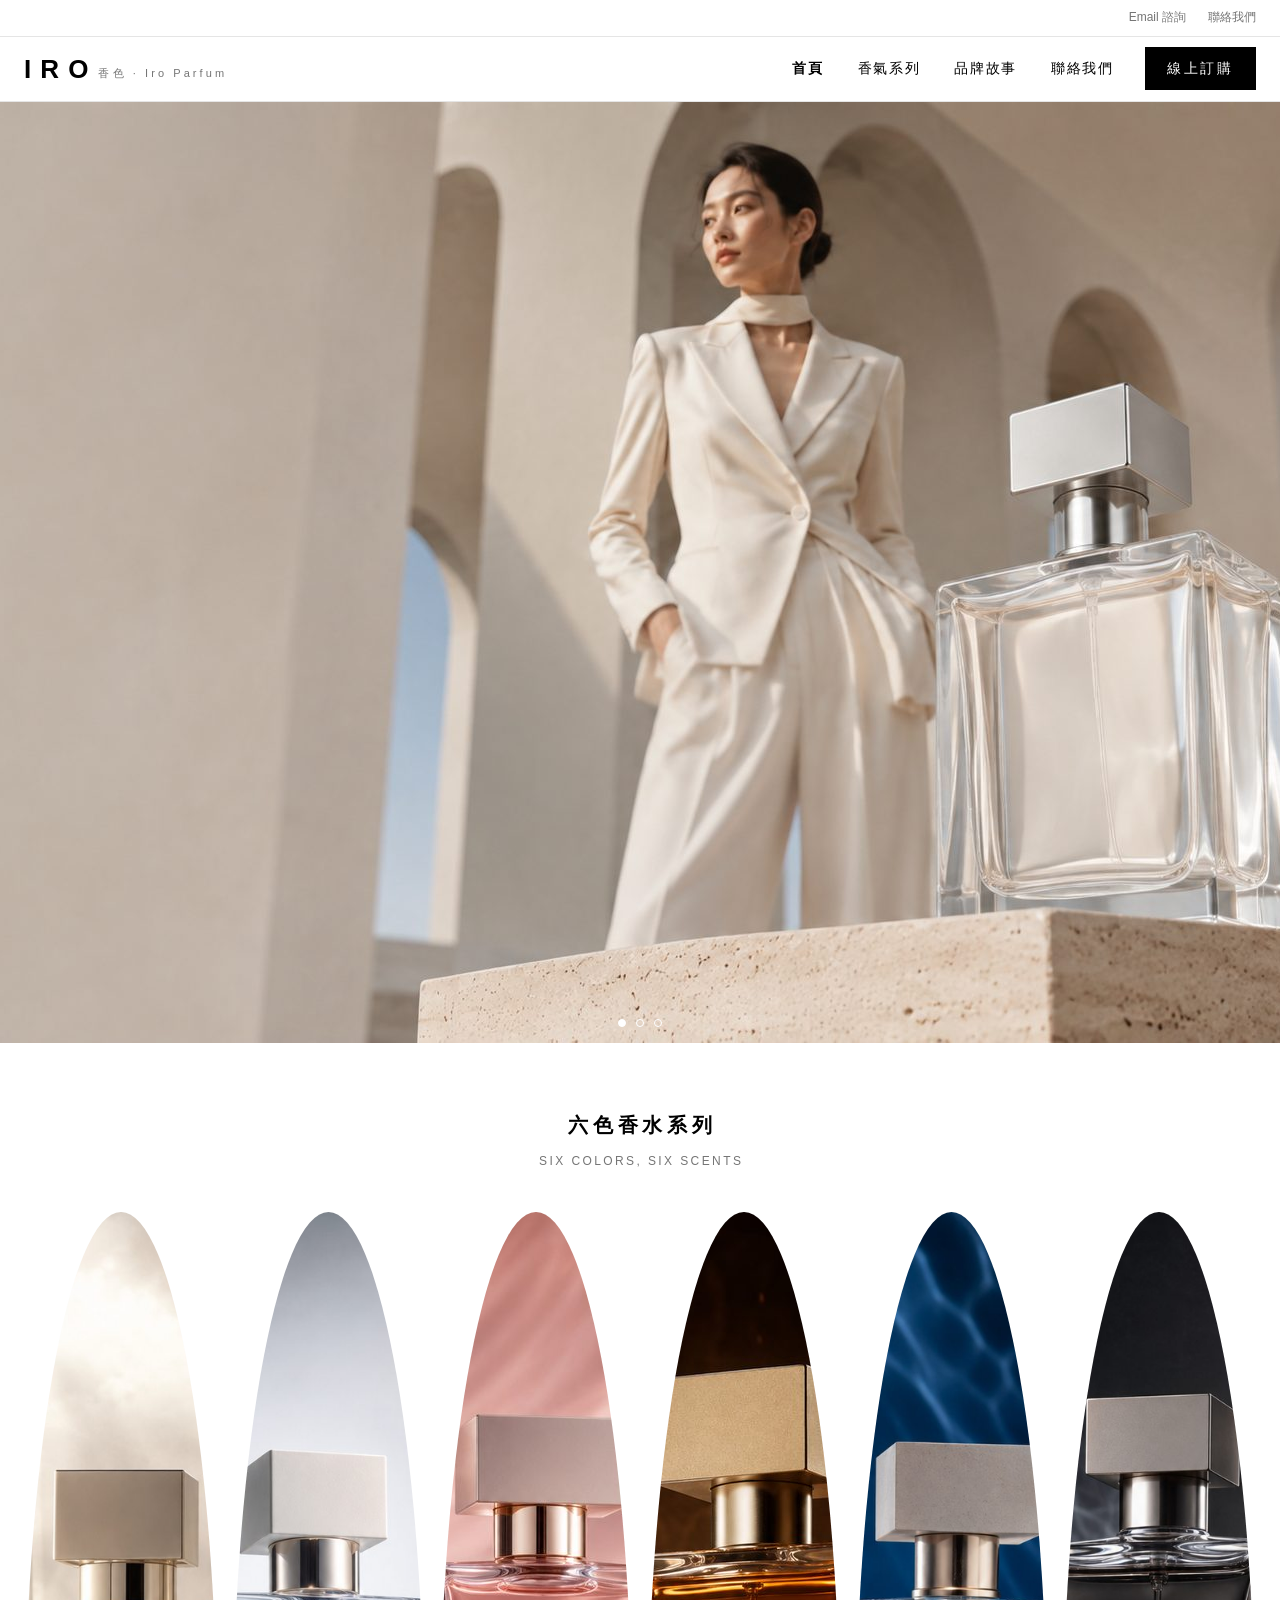
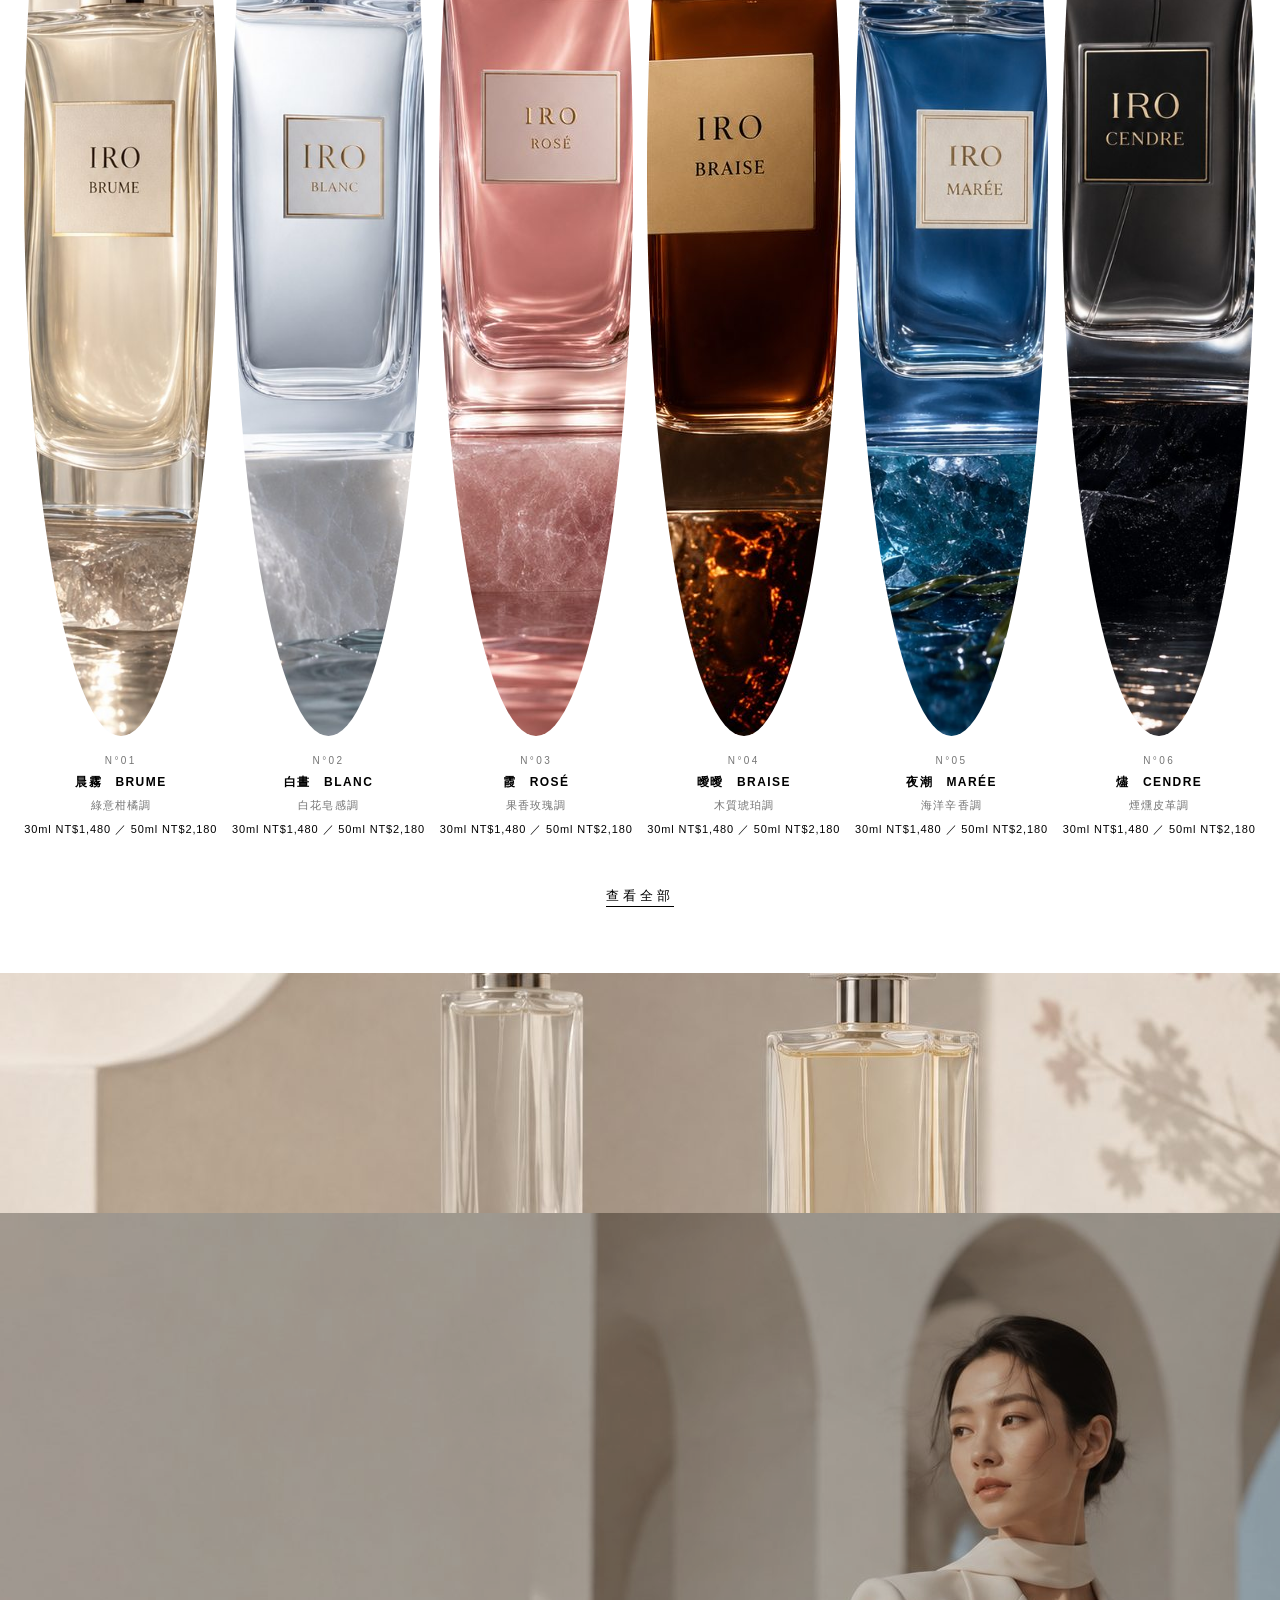
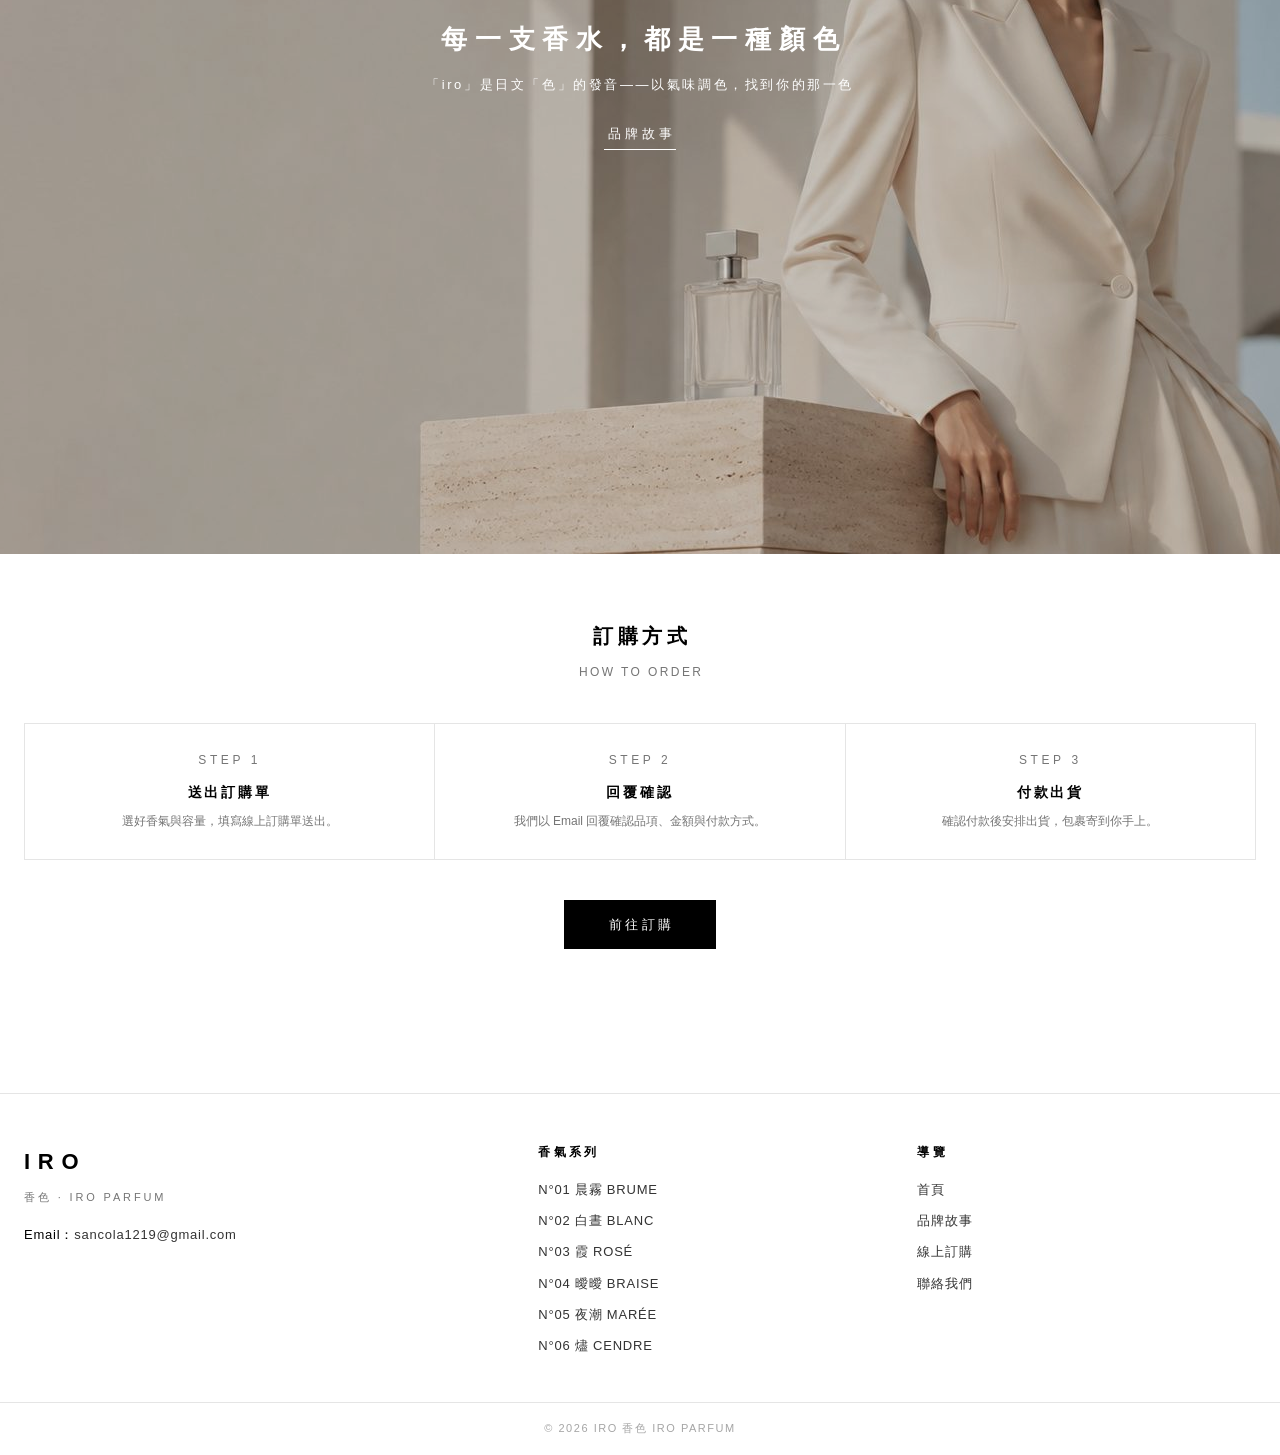
==== commit 1e603e3b: "首頁六格縮小為六欄、系列頁縮為三欄並改意境與適用族群文案、品牌故事換高解析橫式字標 Co-Authored-By: Claude Fable 5 <noreply@anthropic.com>" ====
--- a/index.html
+++ b/index.html
@@ -58,7 +58,7 @@
   <div class="container">
     <h2 class="section-title">六色香水系列</h2>
     <p class="section-sub">SIX COLORS, SIX SCENTS</p>
-    <div class="product-grid cols-3">
+    <div class="product-grid cols-6">
       <a class="product-card reveal" href="product-brume.html">
         <div class="card-media">
           <img src="images/bottle-brume.jpg" alt="N°01 晨霧 BRUME 香水瓶" width="900" height="1124" loading="lazy">
--- a/css/style.css
+++ b/css/style.css
@@ -165,6 +165,11 @@
   gap: 24px 16px;
 }
 .product-grid.cols-3 { grid-template-columns: repeat(3, 1fr); }
+.product-grid.cols-6 { grid-template-columns: repeat(6, 1fr); gap: 20px 14px; }
+.product-grid.cols-6 .p-no { font-size: 10px; }
+.product-grid.cols-6 .p-name { font-size: 12px; letter-spacing: 0.12em; }
+.product-grid.cols-6 .p-family { font-size: 11px; }
+.product-grid.cols-6 .p-price { font-size: 11px; margin-top: 4px; }
 .product-card { display: block; text-align: center; }
 .product-card .card-media {
   position: relative;
@@ -219,14 +224,14 @@
 /* ---------- Collection editorial（香氣系列頁）---------- */
 .collection-grid {
   display: grid;
-  grid-template-columns: 1fr 1fr;
-  gap: 80px 56px;
-  max-width: 980px;
+  grid-template-columns: repeat(3, 1fr);
+  gap: 52px 32px;
+  max-width: 900px;
   margin: 0 auto;
-  padding-bottom: 90px;
+  padding-bottom: 56px;
 }
 .collection-item { display: block; }
-.collection-item:nth-child(even) { transform: translateY(90px); }
+.collection-item:nth-child(even) { transform: translateY(48px); }
 .collection-item .ci-media {
   position: relative;
   overflow: hidden;
@@ -249,36 +254,47 @@
   bottom: 0;
   left: 0;
   right: 0;
-  padding: 30px 24px 26px;
+  padding: 20px 14px 18px;
   text-align: center;
   color: #fff;
 }
 .collection-item .ci-copy .no {
+  font-size: 10px;
+  letter-spacing: 0.34em;
+  text-indent: 0.34em;
+  opacity: 0.85;
+}
+.collection-item .ci-copy h3 {
+  font-size: 15px;
+  font-weight: 700;
+  letter-spacing: 0.24em;
+  text-indent: 0.24em;
+  margin-top: 3px;
+  text-shadow: 0 1px 14px rgba(0, 0, 0, 0.25);
+}
+.collection-item .ci-copy .family {
   font-size: 11px;
-  letter-spacing: 0.4em;
-  text-indent: 0.4em;
-  opacity: 0.85;
-}
-.collection-item .ci-copy h3 {
-  font-size: 20px;
-  font-weight: 700;
-  letter-spacing: 0.3em;
-  text-indent: 0.3em;
-  margin-top: 4px;
-  text-shadow: 0 1px 14px rgba(0, 0, 0, 0.25);
-}
-.collection-item .ci-copy .family {
-  font-size: 12px;
-  letter-spacing: 0.2em;
-  text-indent: 0.2em;
+  letter-spacing: 0.16em;
+  text-indent: 0.16em;
   opacity: 0.9;
   margin-top: 2px;
 }
 .collection-item .ci-info {
   text-align: center;
-  margin-top: 14px;
-  font-size: 13px;
-  letter-spacing: 0.1em;
+  margin-top: 12px;
+}
+.collection-item .ci-info .vibe {
+  font-size: 12.5px;
+  color: #333;
+  letter-spacing: 0.06em;
+  line-height: 1.7;
+}
+.collection-item .ci-info .who {
+  font-size: 11.5px;
+  color: var(--gray);
+  letter-spacing: 0.05em;
+  margin-top: 4px;
+  line-height: 1.7;
 }
 
 /* ---------- 進場動畫 ---------- */
@@ -431,7 +447,7 @@
 .story-block { max-width: 680px; margin: 0 auto; text-align: center; }
 .story-block p { color: #333; margin-top: 18px; text-align: left; }
 .about-logo {
-  max-width: 520px;
+  max-width: 640px;
   margin: 0 auto;
   display: block;
 }
@@ -608,10 +624,11 @@
   .main-nav a { padding: 13px 6px; }
   .main-nav a.nav-cta { margin-left: 0; margin-top: 10px; text-align: center; }
   .product-grid, .product-grid.cols-3 { grid-template-columns: repeat(2, 1fr); }
+  .product-grid.cols-6 { grid-template-columns: repeat(3, 1fr); }
   .product-detail, .contact-grid { grid-template-columns: 1fr; gap: 36px; }
   .top-bar { display: none; }
-  .collection-grid { gap: 56px 28px; padding-bottom: 64px; }
-  .collection-item:nth-child(even), .collection-item.reveal.in:nth-child(even) { transform: translateY(56px); }
+  .collection-grid { gap: 44px 22px; padding-bottom: 48px; }
+  .collection-item:nth-child(even), .collection-item.reveal.in:nth-child(even) { transform: translateY(44px); }
 }
 
 @media (max-width: 680px) {
@@ -623,8 +640,9 @@
   .order-item { grid-template-columns: 1fr; }
   .order-item .remove-item { justify-self: end; width: 44px; }
   .section { padding: 48px 0; }
-  .collection-grid { grid-template-columns: 1fr; gap: 44px; padding-bottom: 0; }
-  .collection-item:nth-child(even), .collection-item.reveal.in:nth-child(even) { transform: none; }
+  .collection-grid { grid-template-columns: repeat(2, 1fr); gap: 36px 16px; padding-bottom: 40px; }
+  .collection-item:nth-child(even), .collection-item.reveal.in:nth-child(even) { transform: translateY(36px); }
+  .collection-item .ci-copy h3 { font-size: 13px; }
 }
 
 @media (max-width: 420px) {
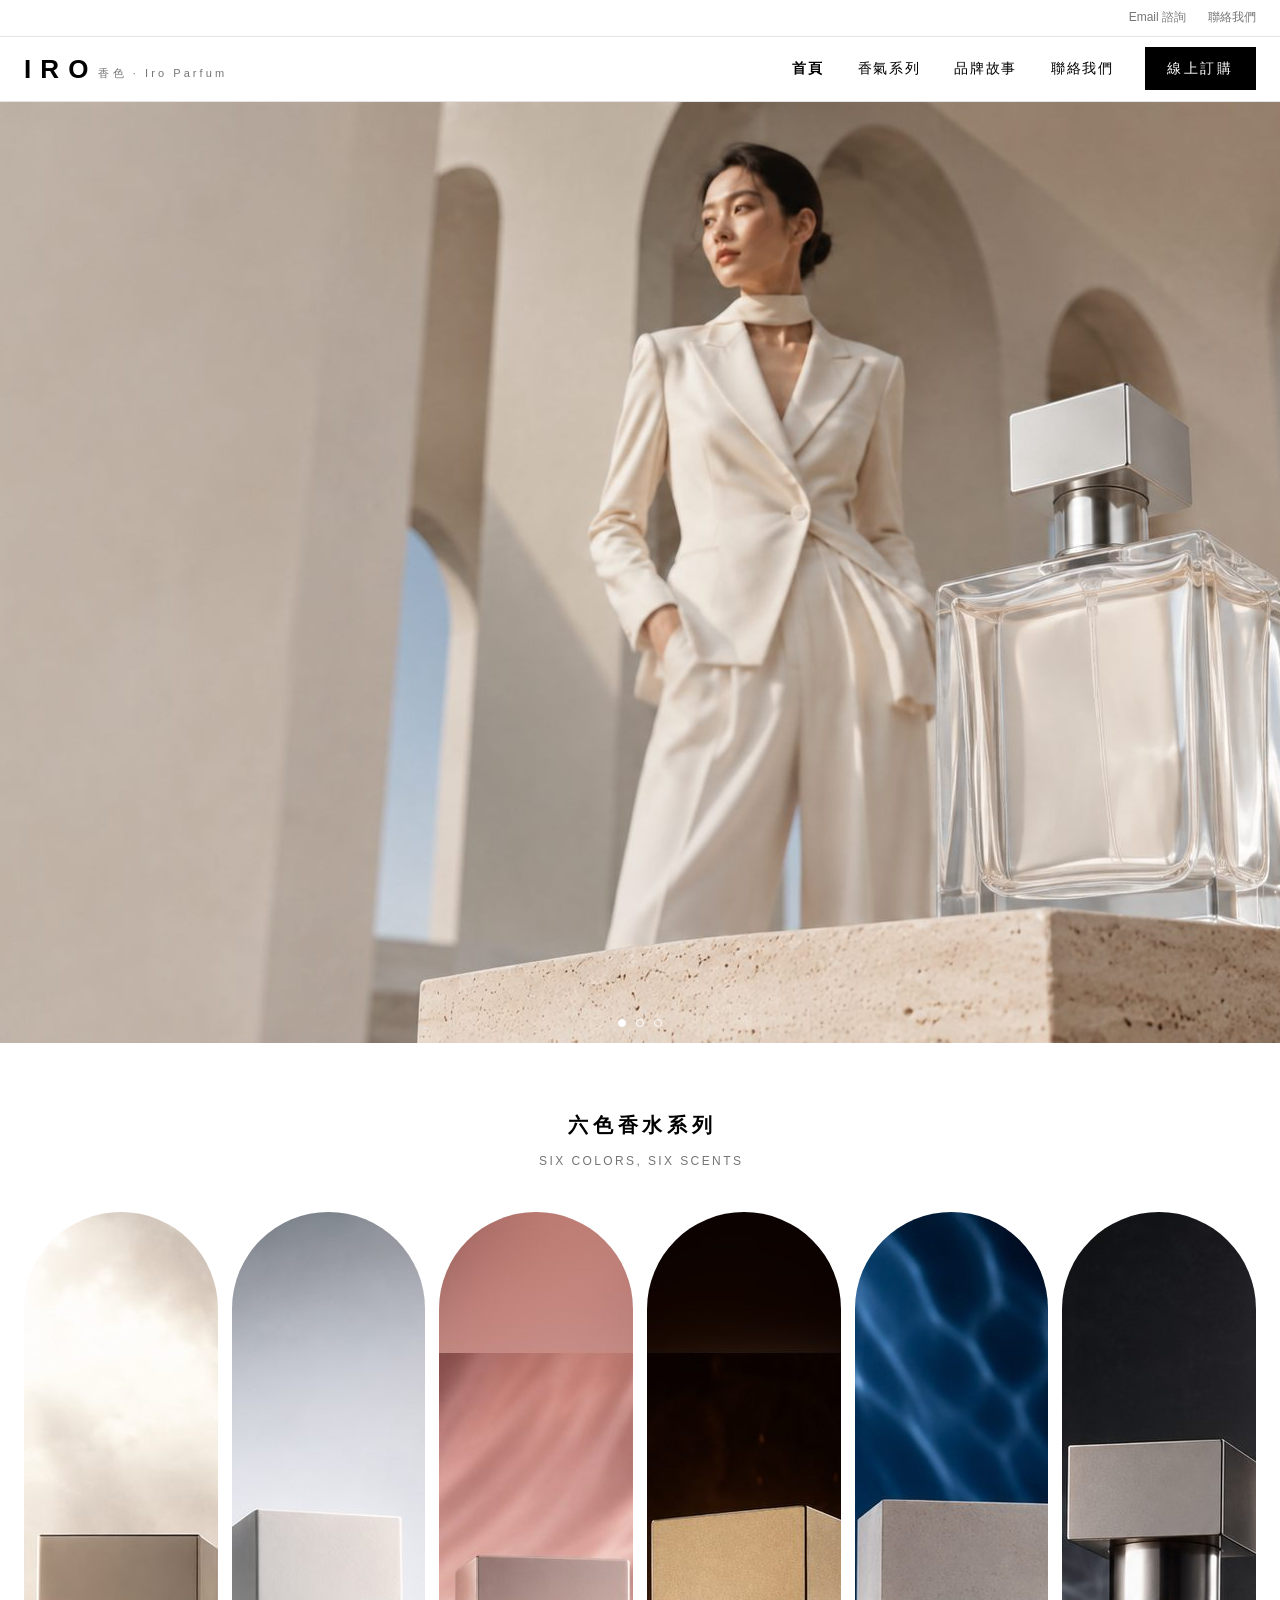
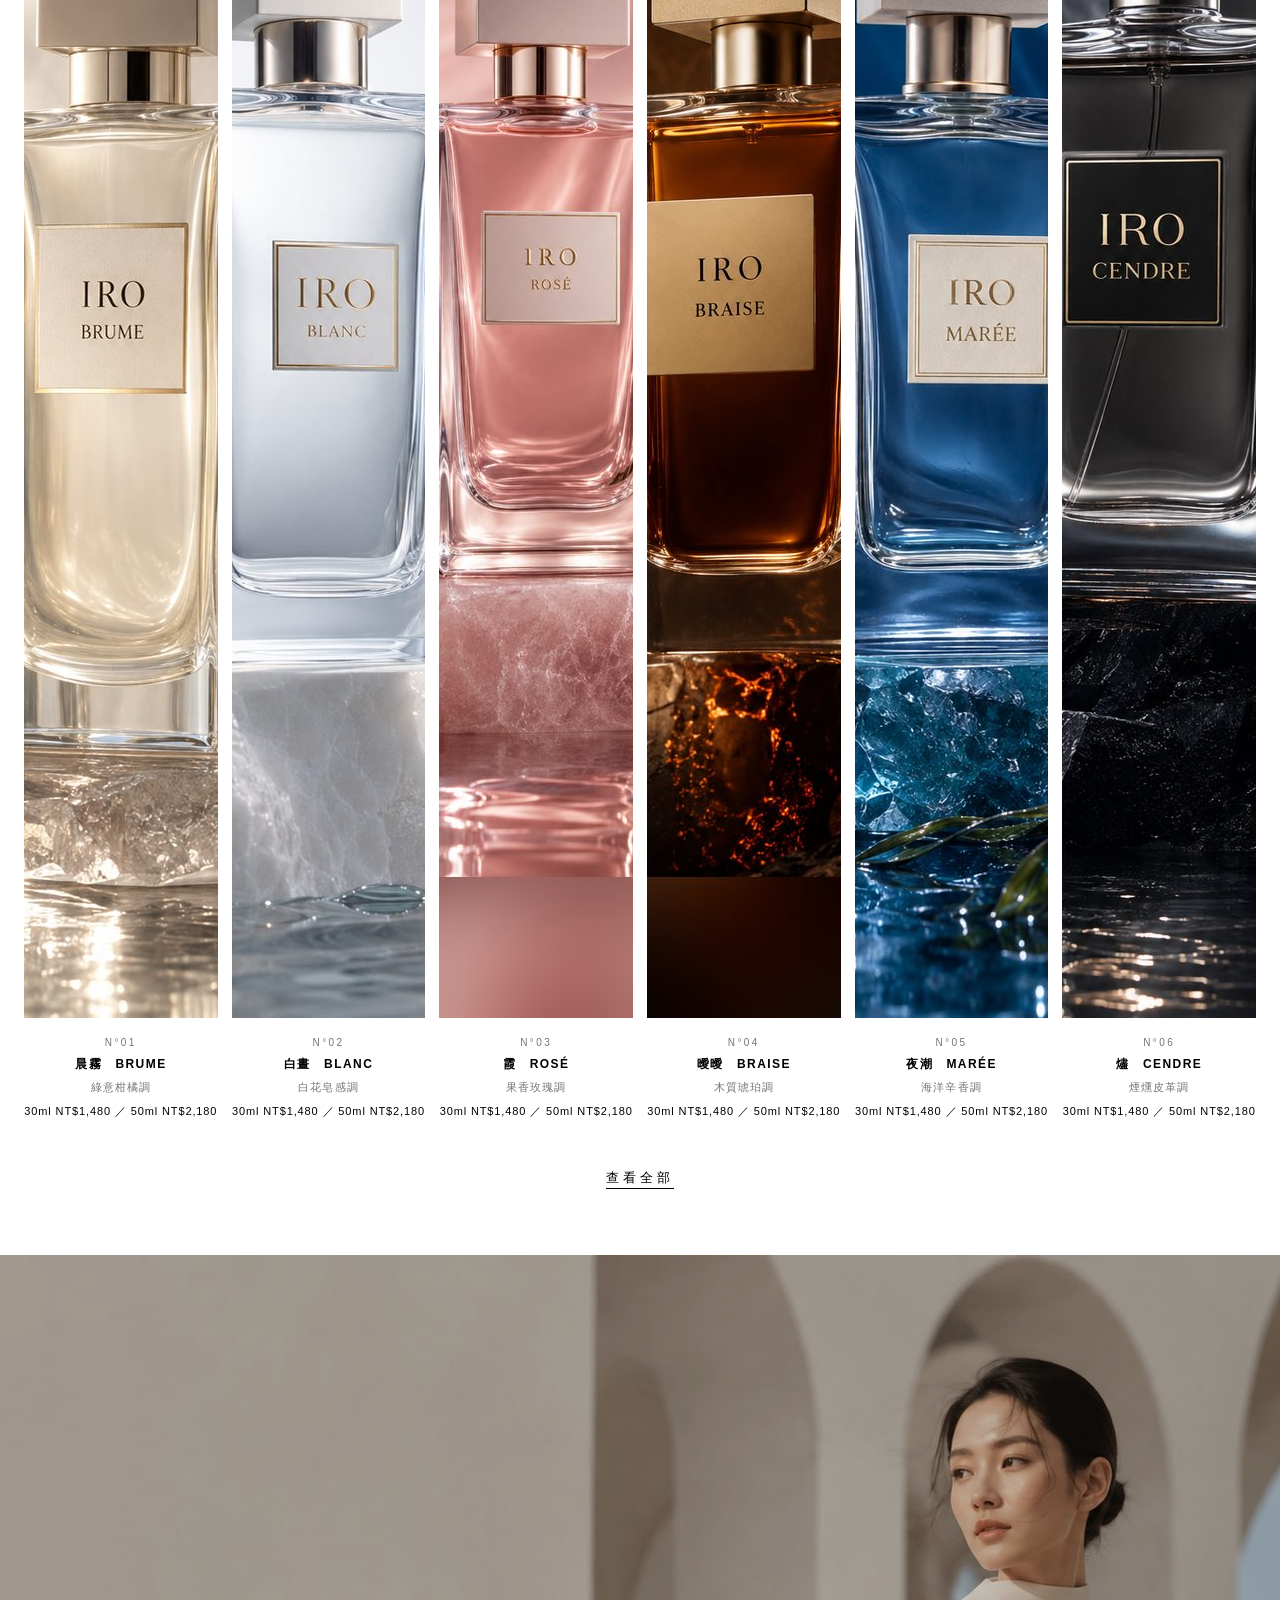
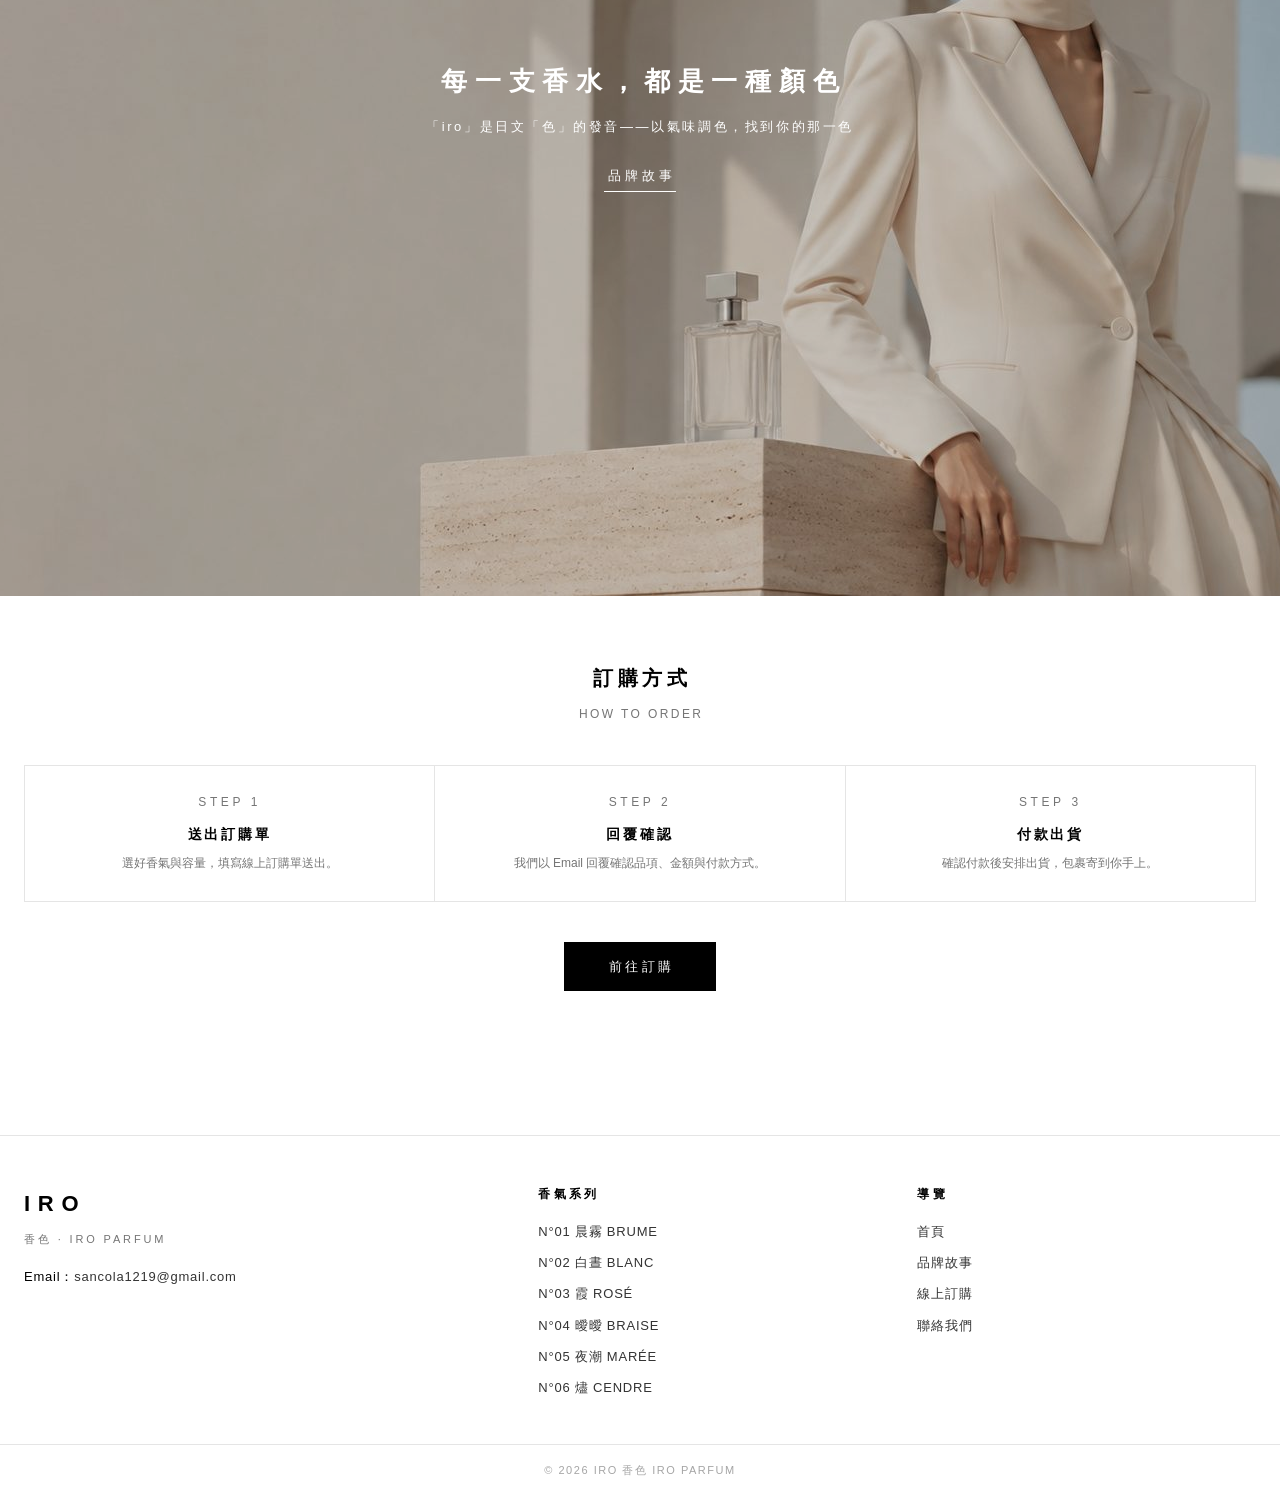
==== commit 16386aff: "移除首頁橫幅、圖片改完整等比顯示不裁切（統一瓶身比例）、Logo 提亮加立體陰影 Co-Authored-By: Claude Fable 5 <noreply@anthropic.com>" ====
--- a/index.html
+++ b/index.html
@@ -61,7 +61,7 @@
     <div class="product-grid cols-6">
       <a class="product-card reveal" href="product-brume.html">
         <div class="card-media">
-          <img src="images/bottle-brume.jpg" alt="N°01 晨霧 BRUME 香水瓶" width="900" height="1124" loading="lazy">
+          <img src="images/bottle-brume.jpg" alt="N°01 晨霧 BRUME 香水瓶" width="900" height="1406" loading="lazy">
         </div>
         <div class="p-no">N°01</div>
         <div class="p-name">晨霧　BRUME</div>
@@ -70,7 +70,7 @@
       </a>
       <a class="product-card reveal" href="product-blanc.html">
         <div class="card-media">
-          <img src="images/bottle-blanc.jpg" alt="N°02 白晝 BLANC 香水瓶" width="900" height="1124" loading="lazy">
+          <img src="images/bottle-blanc.jpg" alt="N°02 白晝 BLANC 香水瓶" width="900" height="1406" loading="lazy">
         </div>
         <div class="p-no">N°02</div>
         <div class="p-name">白晝　BLANC</div>
@@ -79,7 +79,7 @@
       </a>
       <a class="product-card reveal" href="product-rosee.html">
         <div class="card-media">
-          <img src="images/bottle-rosee.jpg" alt="N°03 霞 ROSÉ 香水瓶" width="900" height="1124" loading="lazy">
+          <img src="images/bottle-rosee.jpg" alt="N°03 霞 ROSÉ 香水瓶" width="900" height="1406" loading="lazy">
         </div>
         <div class="p-no">N°03</div>
         <div class="p-name">霞　ROSÉ</div>
@@ -88,7 +88,7 @@
       </a>
       <a class="product-card reveal" href="product-ember.html">
         <div class="card-media">
-          <img src="images/bottle-ember.jpg" alt="N°04 曖曖 BRAISE 香水瓶" width="900" height="1124" loading="lazy">
+          <img src="images/bottle-ember.jpg" alt="N°04 曖曖 BRAISE 香水瓶" width="900" height="1406" loading="lazy">
         </div>
         <div class="p-no">N°04</div>
         <div class="p-name">曖曖　BRAISE</div>
@@ -97,7 +97,7 @@
       </a>
       <a class="product-card reveal" href="product-maree.html">
         <div class="card-media">
-          <img src="images/bottle-maree.jpg" alt="N°05 夜潮 MARÉE 香水瓶" width="900" height="1124" loading="lazy">
+          <img src="images/bottle-maree.jpg" alt="N°05 夜潮 MARÉE 香水瓶" width="900" height="1406" loading="lazy">
         </div>
         <div class="p-no">N°05</div>
         <div class="p-name">夜潮　MARÉE</div>
@@ -106,7 +106,7 @@
       </a>
       <a class="product-card reveal" href="product-cendre.html">
         <div class="card-media">
-          <img src="images/bottle-cendre.jpg" alt="N°06 燼 CENDRE 香水瓶" width="900" height="1124" loading="lazy">
+          <img src="images/bottle-cendre.jpg" alt="N°06 燼 CENDRE 香水瓶" width="900" height="1406" loading="lazy">
         </div>
         <div class="p-no">N°06</div>
         <div class="p-name">燼　CENDRE</div>
@@ -117,10 +117,6 @@
     <div class="view-more"><a href="collection.html">查看全部</a></div>
   </div>
 </section>
-
-<a class="strip-banner" href="order.html" aria-label="前往線上訂購">
-  <img src="images/strip.jpg" alt="IRO 香水系列陳列" width="1536" height="240" loading="lazy">
-</a>
 
 <section class="lookbook">
   <img src="images/lookbook.jpg" alt="IRO 香色品牌形象" width="1672" height="941" loading="lazy">
--- a/css/style.css
+++ b/css/style.css
@@ -174,12 +174,12 @@
 .product-card .card-media {
   position: relative;
   overflow: hidden;
-  border-radius: 50%;
+  border-radius: 999px 999px 0 0;
   margin-bottom: 16px;
 }
 .product-card .card-media img {
   width: 100%;
-  aspect-ratio: 3 / 4;
+  aspect-ratio: 900 / 1406;
   object-fit: cover;
   transition: transform 1.1s cubic-bezier(0.22, 0.61, 0.36, 1);
 }
@@ -239,7 +239,7 @@
 }
 .collection-item .ci-media img {
   width: 100%;
-  aspect-ratio: 3 / 4.4;
+  aspect-ratio: 800 / 1966;
   object-fit: cover;
   transition: transform 1.2s cubic-bezier(0.22, 0.61, 0.36, 1);
 }
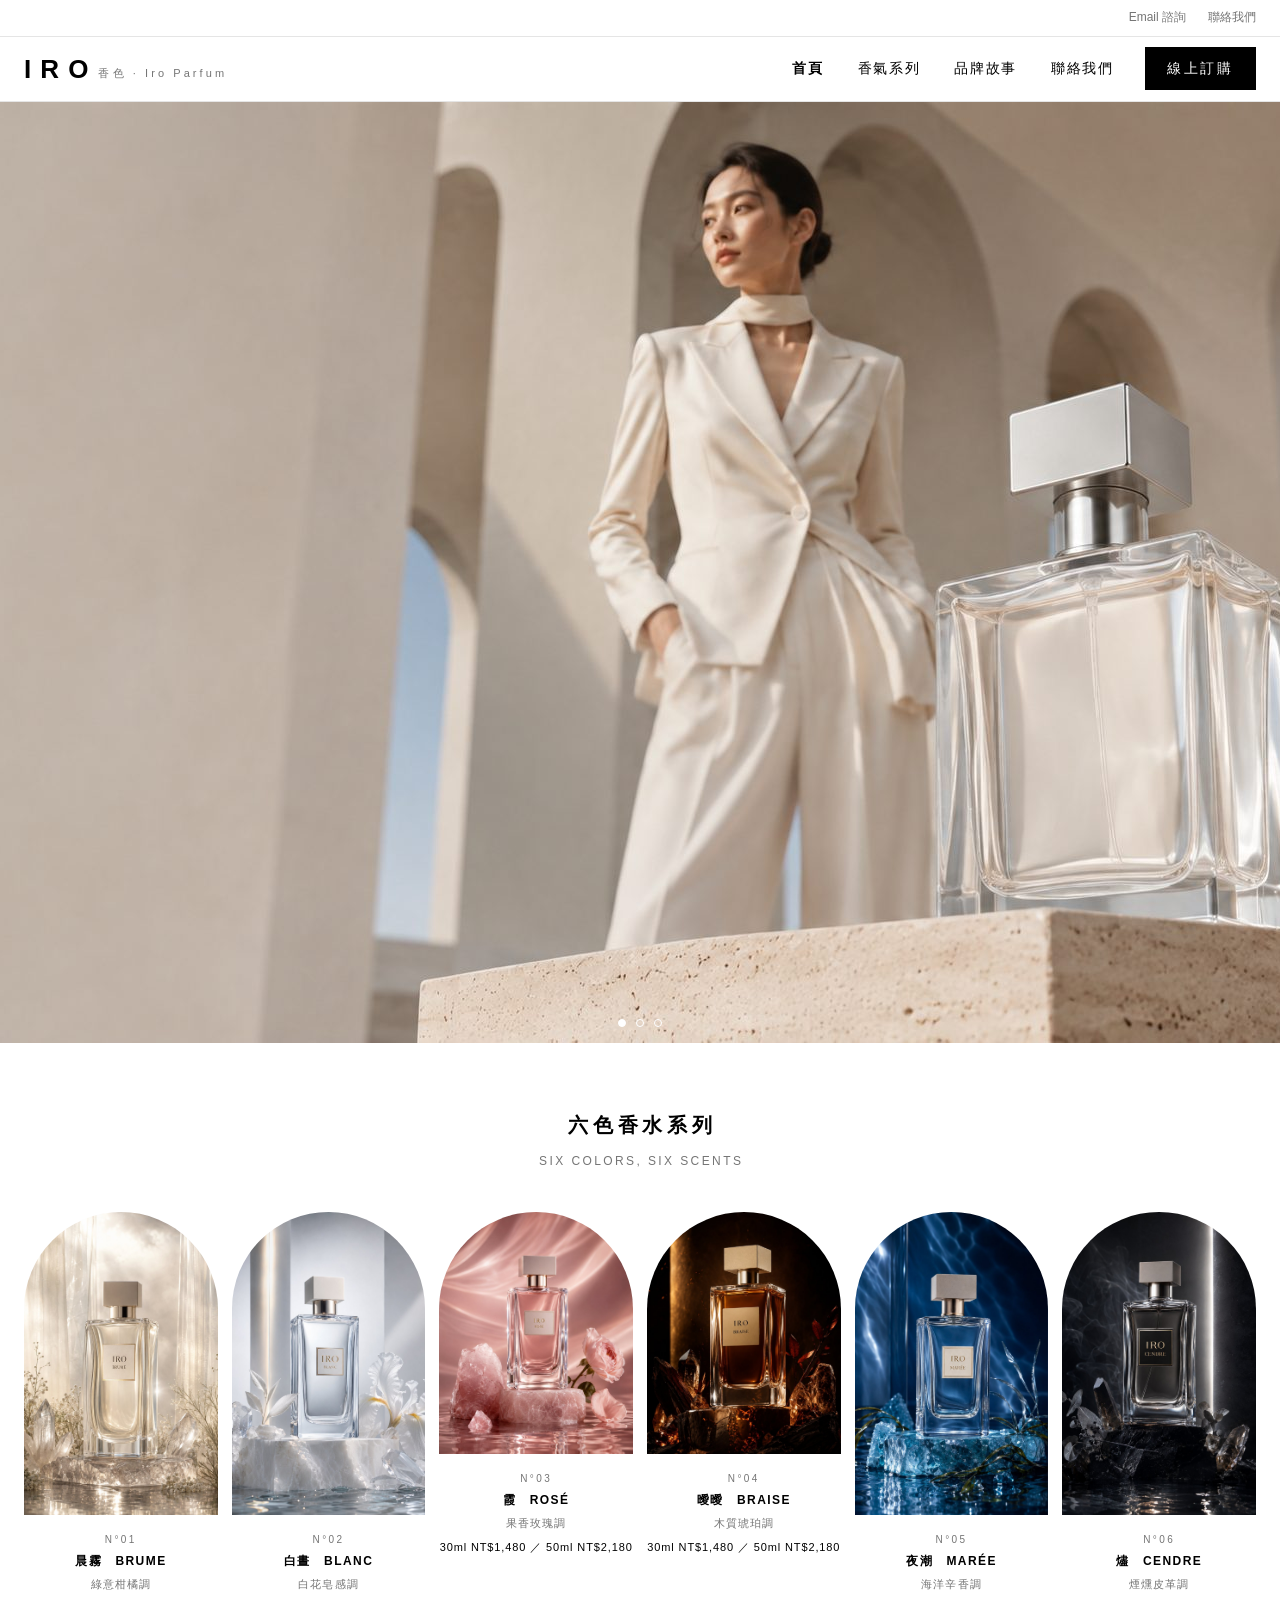
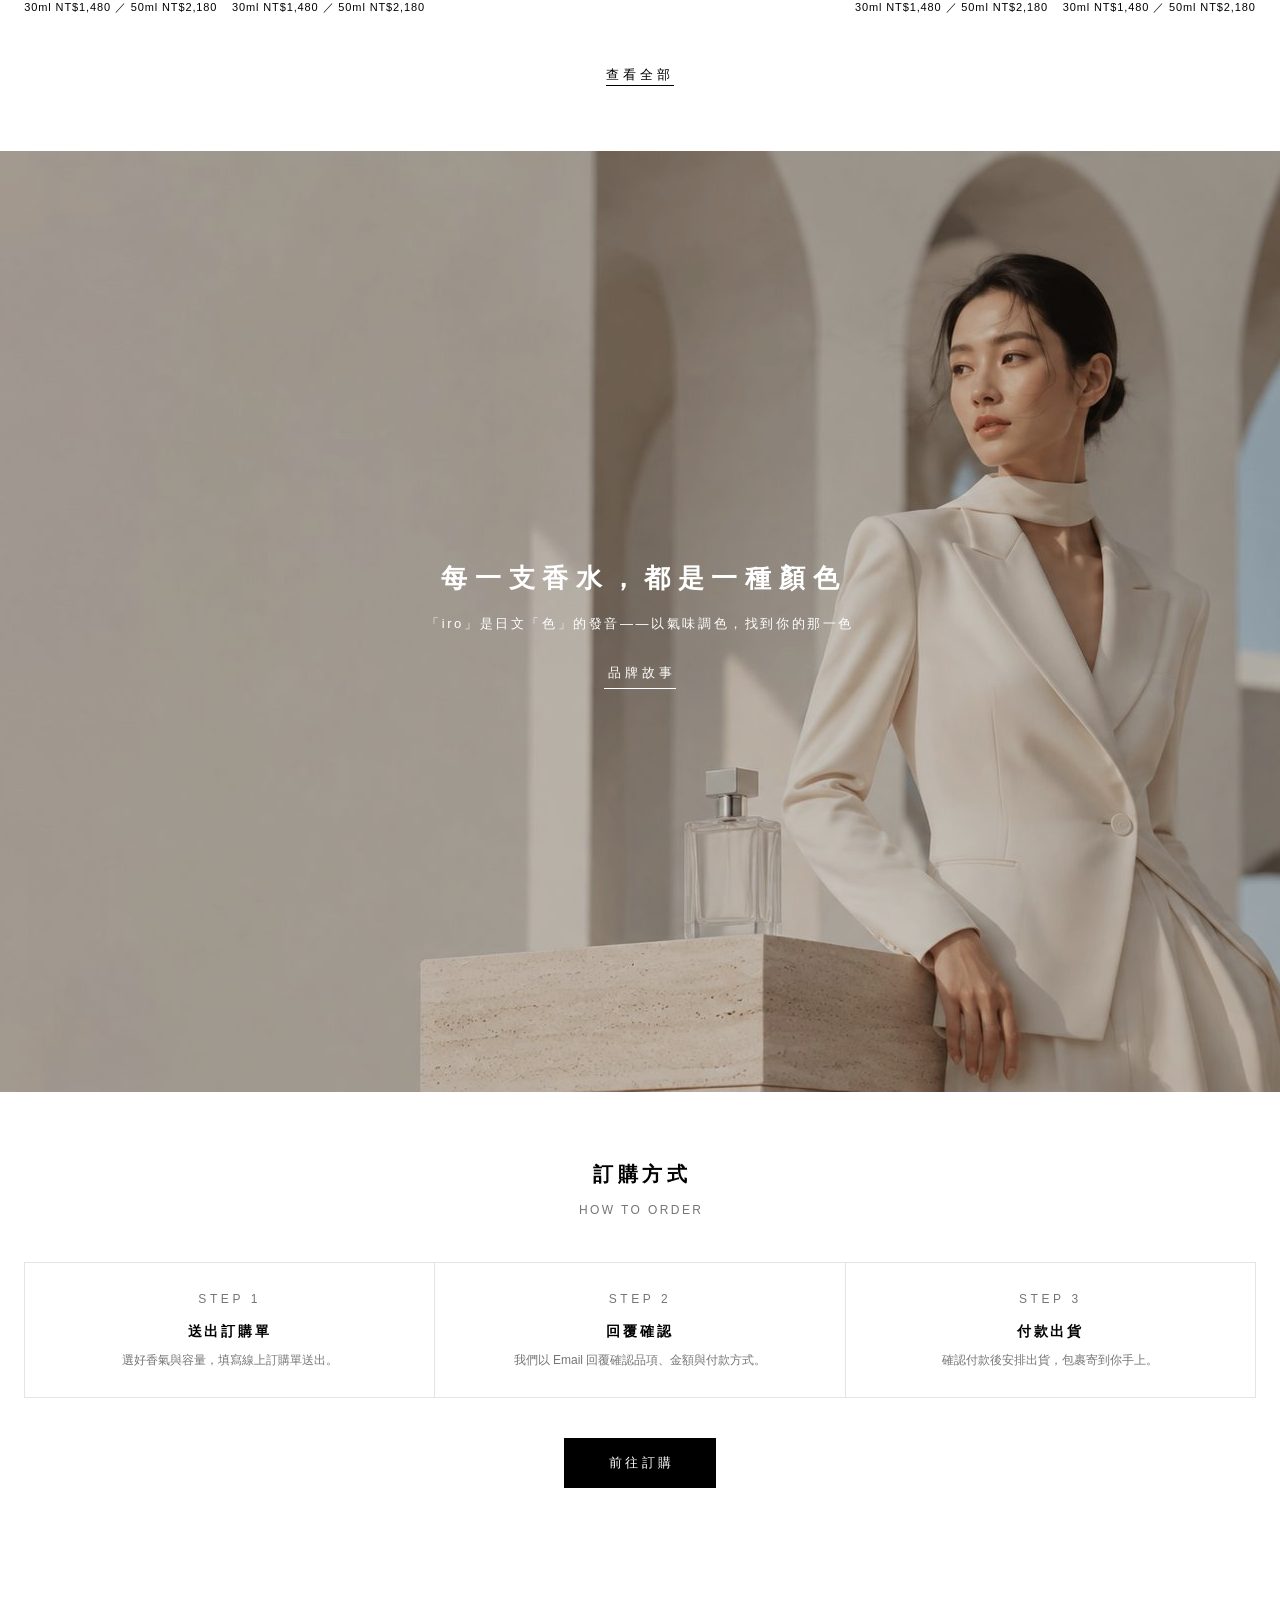
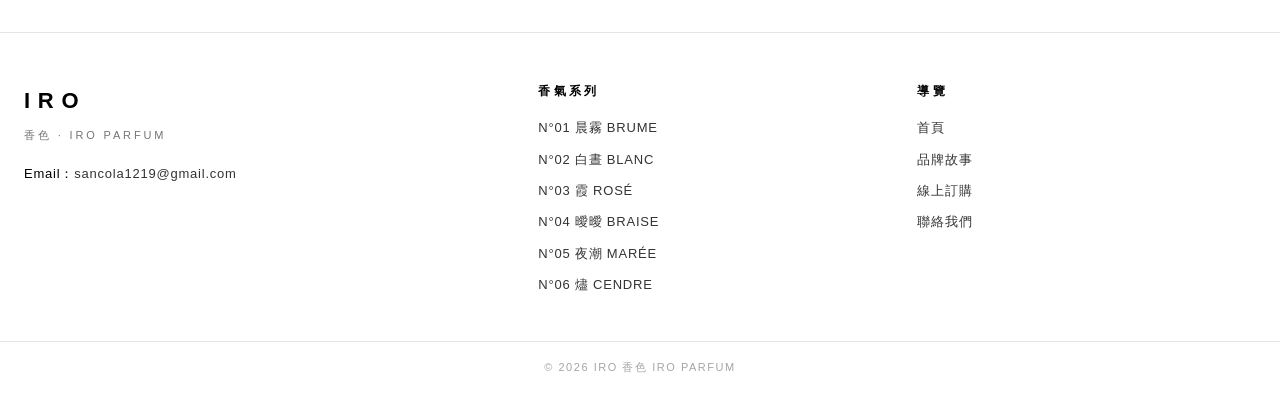
==== commit 0988e0c1: "首頁六格改用原始比例瓶身照，完整顯示不裁切不補背景 Co-Authored-By: Claude Fable 5 <noreply@anthropic.com>" ====
--- a/index.html
+++ b/index.html
@@ -61,7 +61,7 @@
     <div class="product-grid cols-6">
       <a class="product-card reveal" href="product-brume.html">
         <div class="card-media">
-          <img src="images/bottle-brume.jpg" alt="N°01 晨霧 BRUME 香水瓶" width="900" height="1406" loading="lazy">
+          <img src="images/bottle-brume.jpg" alt="N°01 晨霧 BRUME 香水瓶" width="900" height="1407" loading="lazy">
         </div>
         <div class="p-no">N°01</div>
         <div class="p-name">晨霧　BRUME</div>
@@ -70,7 +70,7 @@
       </a>
       <a class="product-card reveal" href="product-blanc.html">
         <div class="card-media">
-          <img src="images/bottle-blanc.jpg" alt="N°02 白晝 BLANC 香水瓶" width="900" height="1406" loading="lazy">
+          <img src="images/bottle-blanc.jpg" alt="N°02 白晝 BLANC 香水瓶" width="900" height="1407" loading="lazy">
         </div>
         <div class="p-no">N°02</div>
         <div class="p-name">白晝　BLANC</div>
@@ -79,7 +79,7 @@
       </a>
       <a class="product-card reveal" href="product-rosee.html">
         <div class="card-media">
-          <img src="images/bottle-rosee.jpg" alt="N°03 霞 ROSÉ 香水瓶" width="900" height="1406" loading="lazy">
+          <img src="images/bottle-rosee.jpg" alt="N°03 霞 ROSÉ 香水瓶" width="900" height="1125" loading="lazy">
         </div>
         <div class="p-no">N°03</div>
         <div class="p-name">霞　ROSÉ</div>
@@ -88,7 +88,7 @@
       </a>
       <a class="product-card reveal" href="product-ember.html">
         <div class="card-media">
-          <img src="images/bottle-ember.jpg" alt="N°04 曖曖 BRAISE 香水瓶" width="900" height="1406" loading="lazy">
+          <img src="images/bottle-ember.jpg" alt="N°04 曖曖 BRAISE 香水瓶" width="900" height="1125" loading="lazy">
         </div>
         <div class="p-no">N°04</div>
         <div class="p-name">曖曖　BRAISE</div>
@@ -97,7 +97,7 @@
       </a>
       <a class="product-card reveal" href="product-maree.html">
         <div class="card-media">
-          <img src="images/bottle-maree.jpg" alt="N°05 夜潮 MARÉE 香水瓶" width="900" height="1406" loading="lazy">
+          <img src="images/bottle-maree.jpg" alt="N°05 夜潮 MARÉE 香水瓶" width="900" height="1407" loading="lazy">
         </div>
         <div class="p-no">N°05</div>
         <div class="p-name">夜潮　MARÉE</div>
@@ -106,7 +106,7 @@
       </a>
       <a class="product-card reveal" href="product-cendre.html">
         <div class="card-media">
-          <img src="images/bottle-cendre.jpg" alt="N°06 燼 CENDRE 香水瓶" width="900" height="1406" loading="lazy">
+          <img src="images/bottle-cendre.jpg" alt="N°06 燼 CENDRE 香水瓶" width="900" height="1407" loading="lazy">
         </div>
         <div class="p-no">N°06</div>
         <div class="p-name">燼　CENDRE</div>
--- a/css/style.css
+++ b/css/style.css
@@ -179,8 +179,7 @@
 }
 .product-card .card-media img {
   width: 100%;
-  aspect-ratio: 900 / 1406;
-  object-fit: cover;
+  height: auto;
   transition: transform 1.1s cubic-bezier(0.22, 0.61, 0.36, 1);
 }
 .product-card:hover .card-media img { transform: scale(1.06); }
